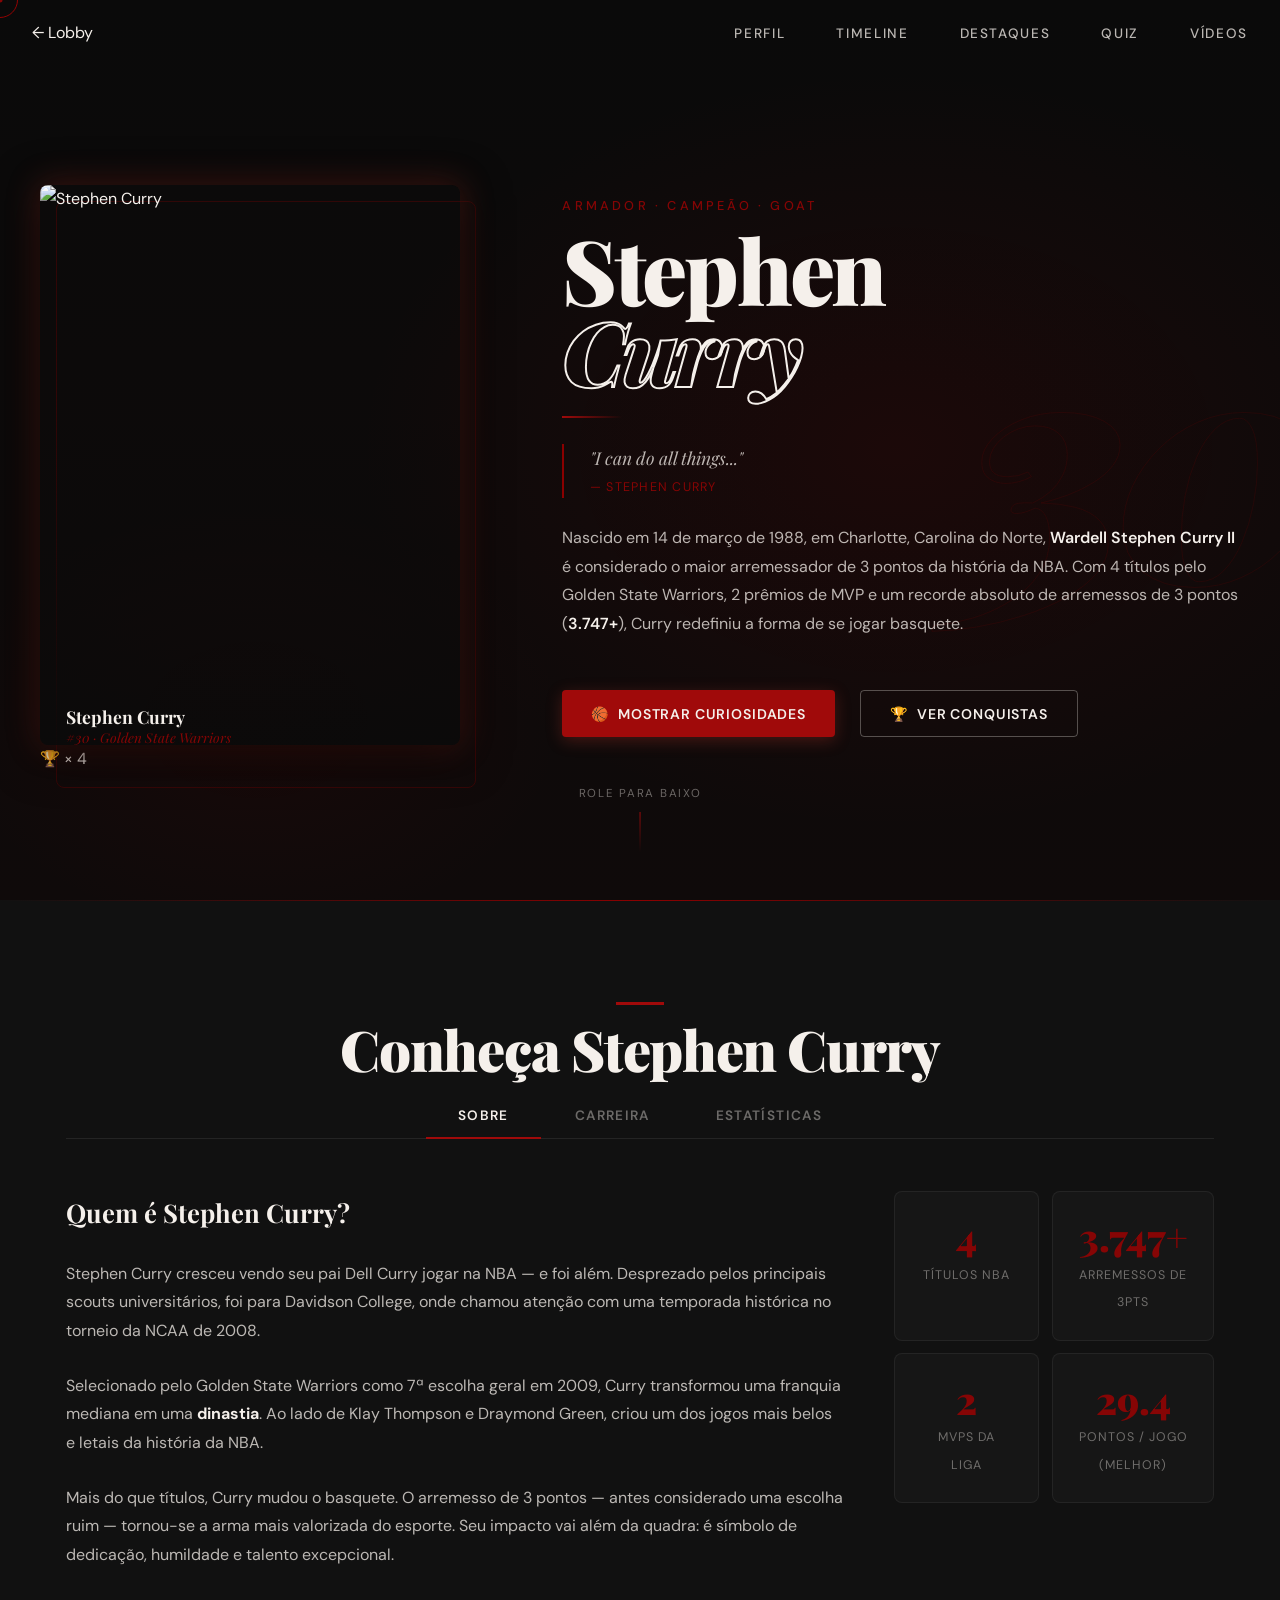
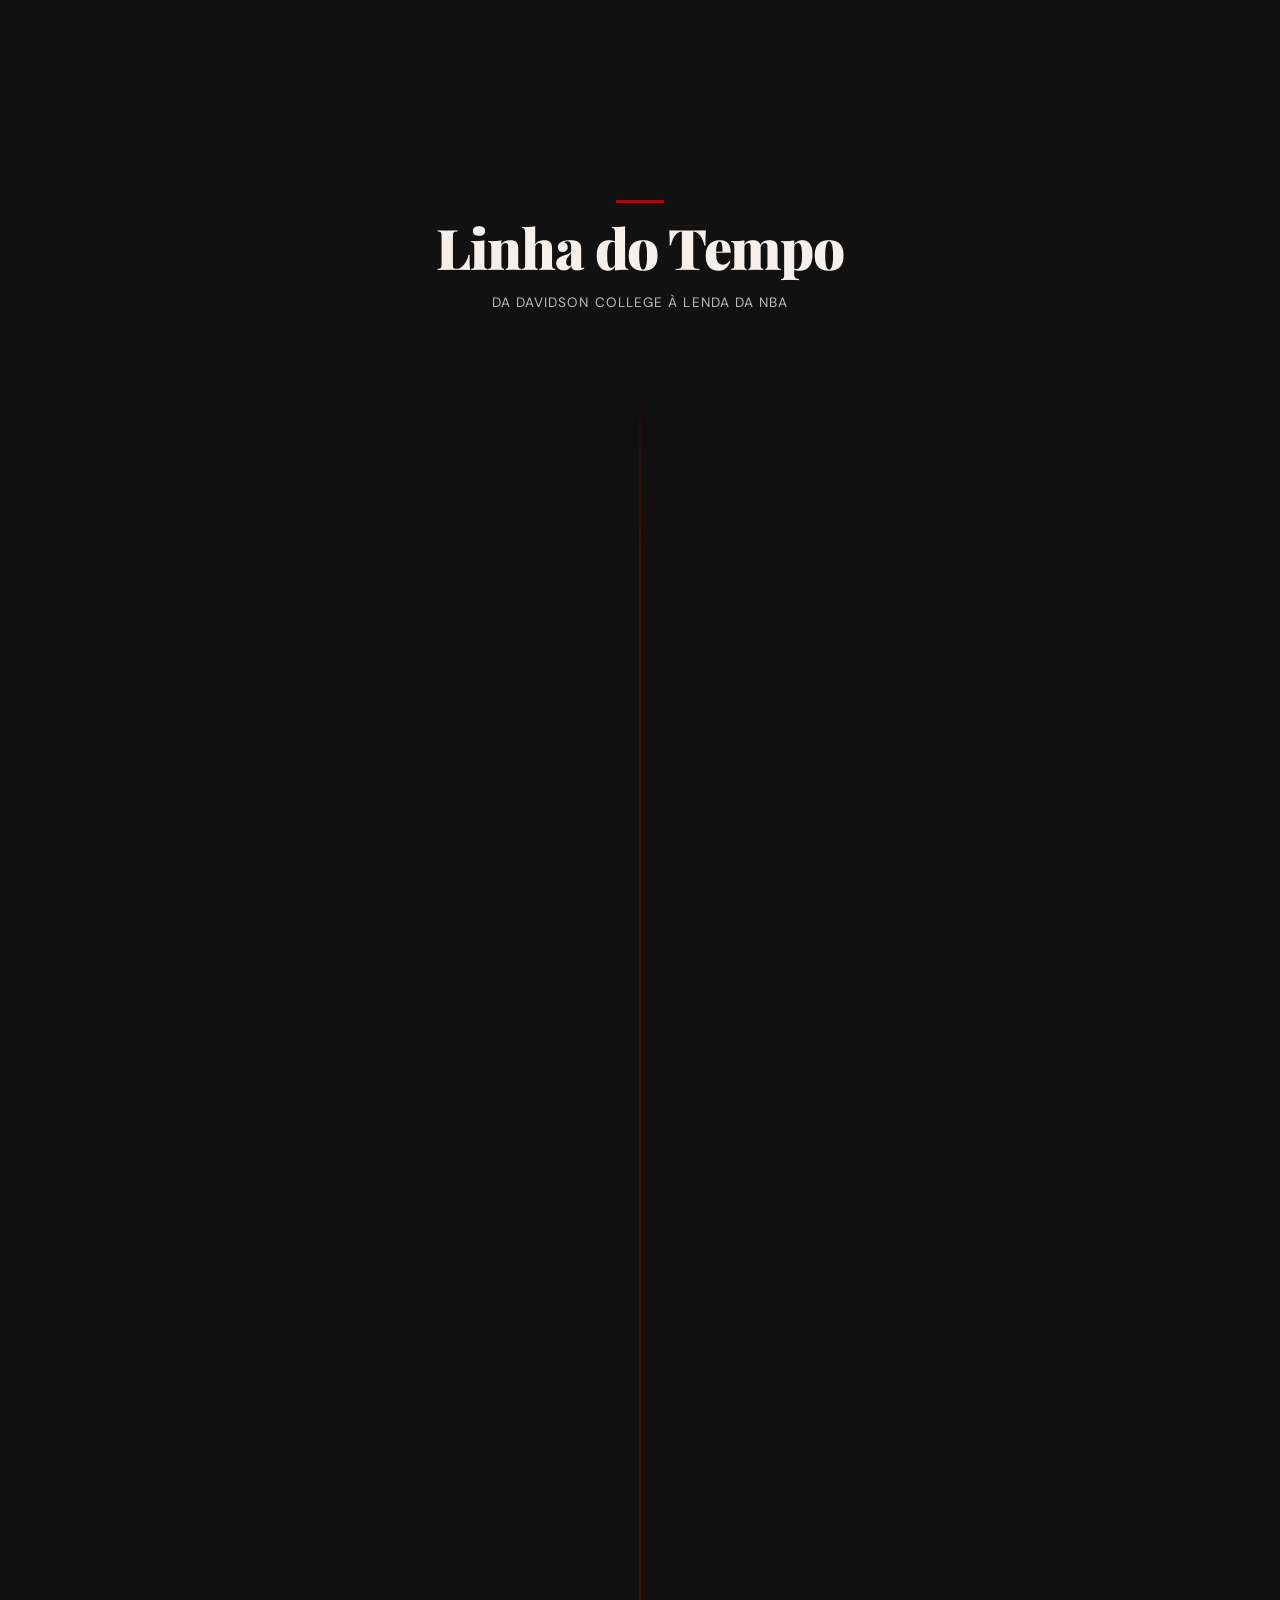
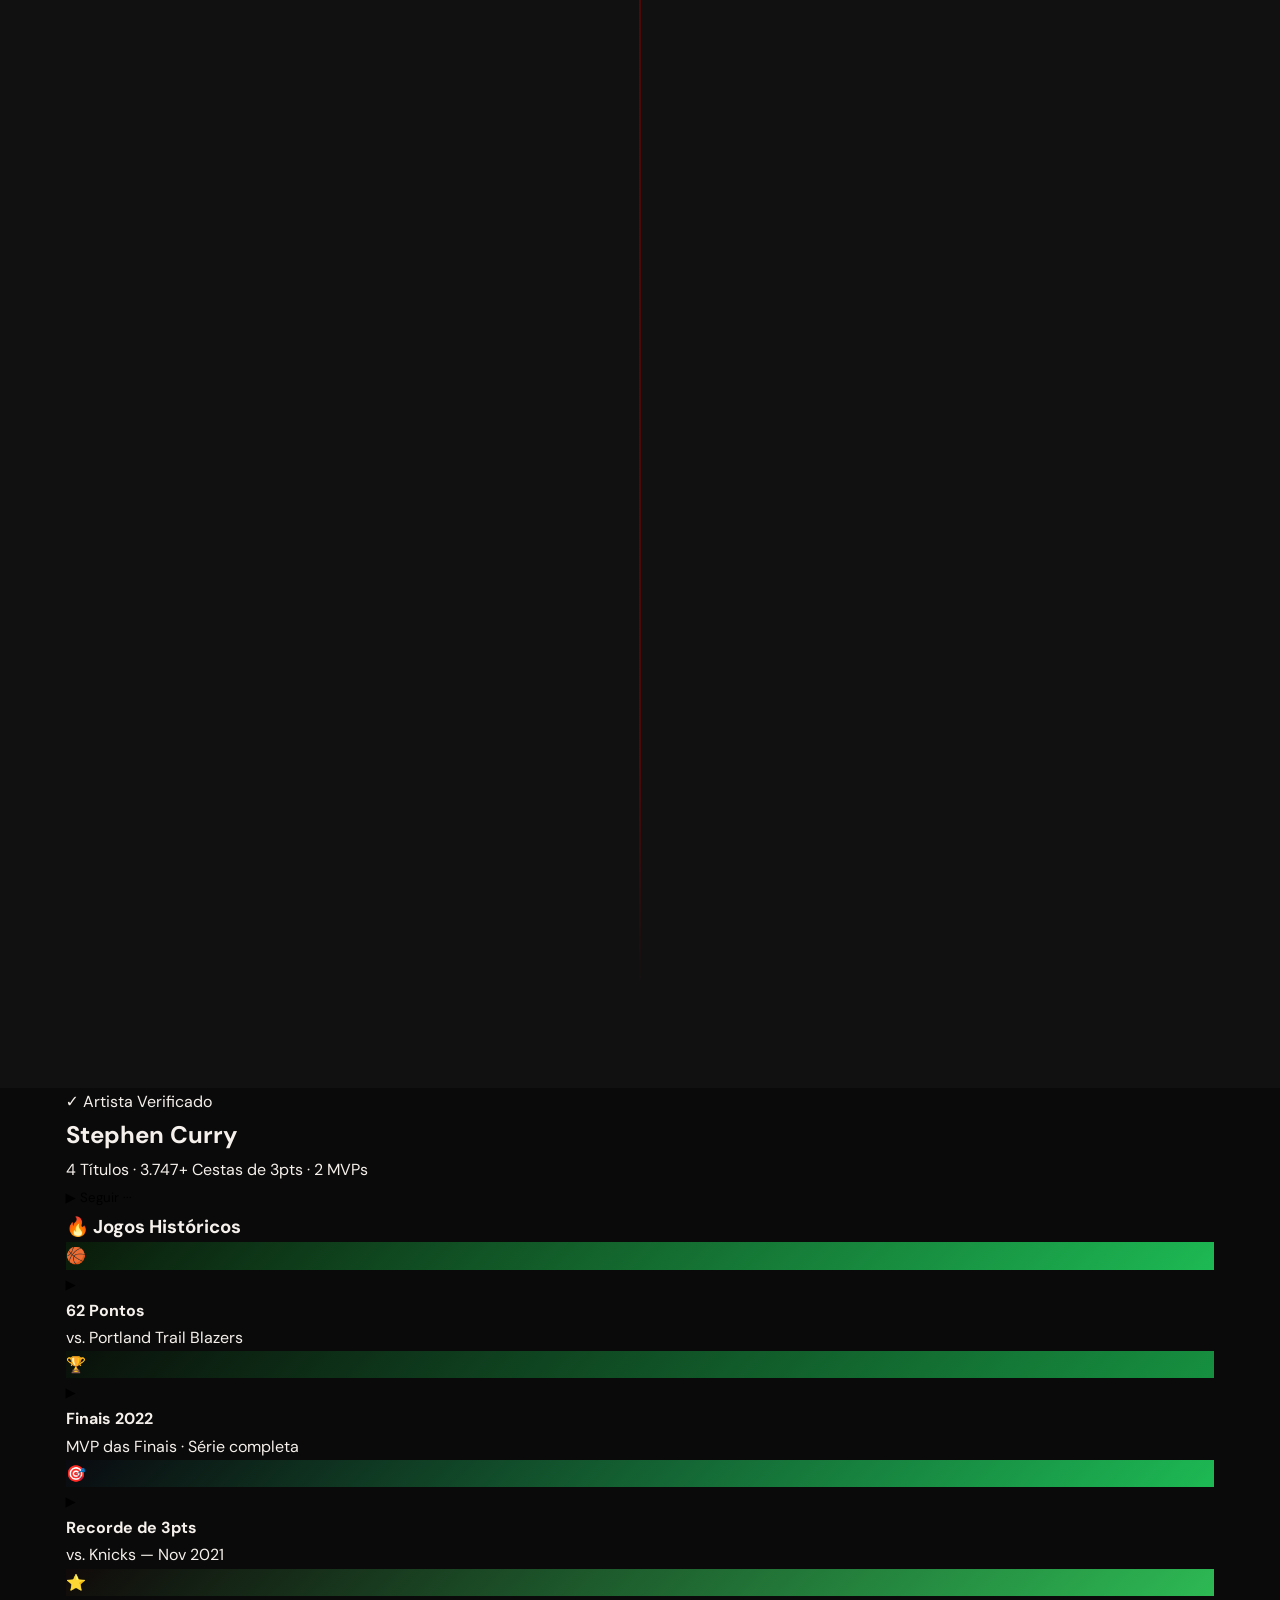
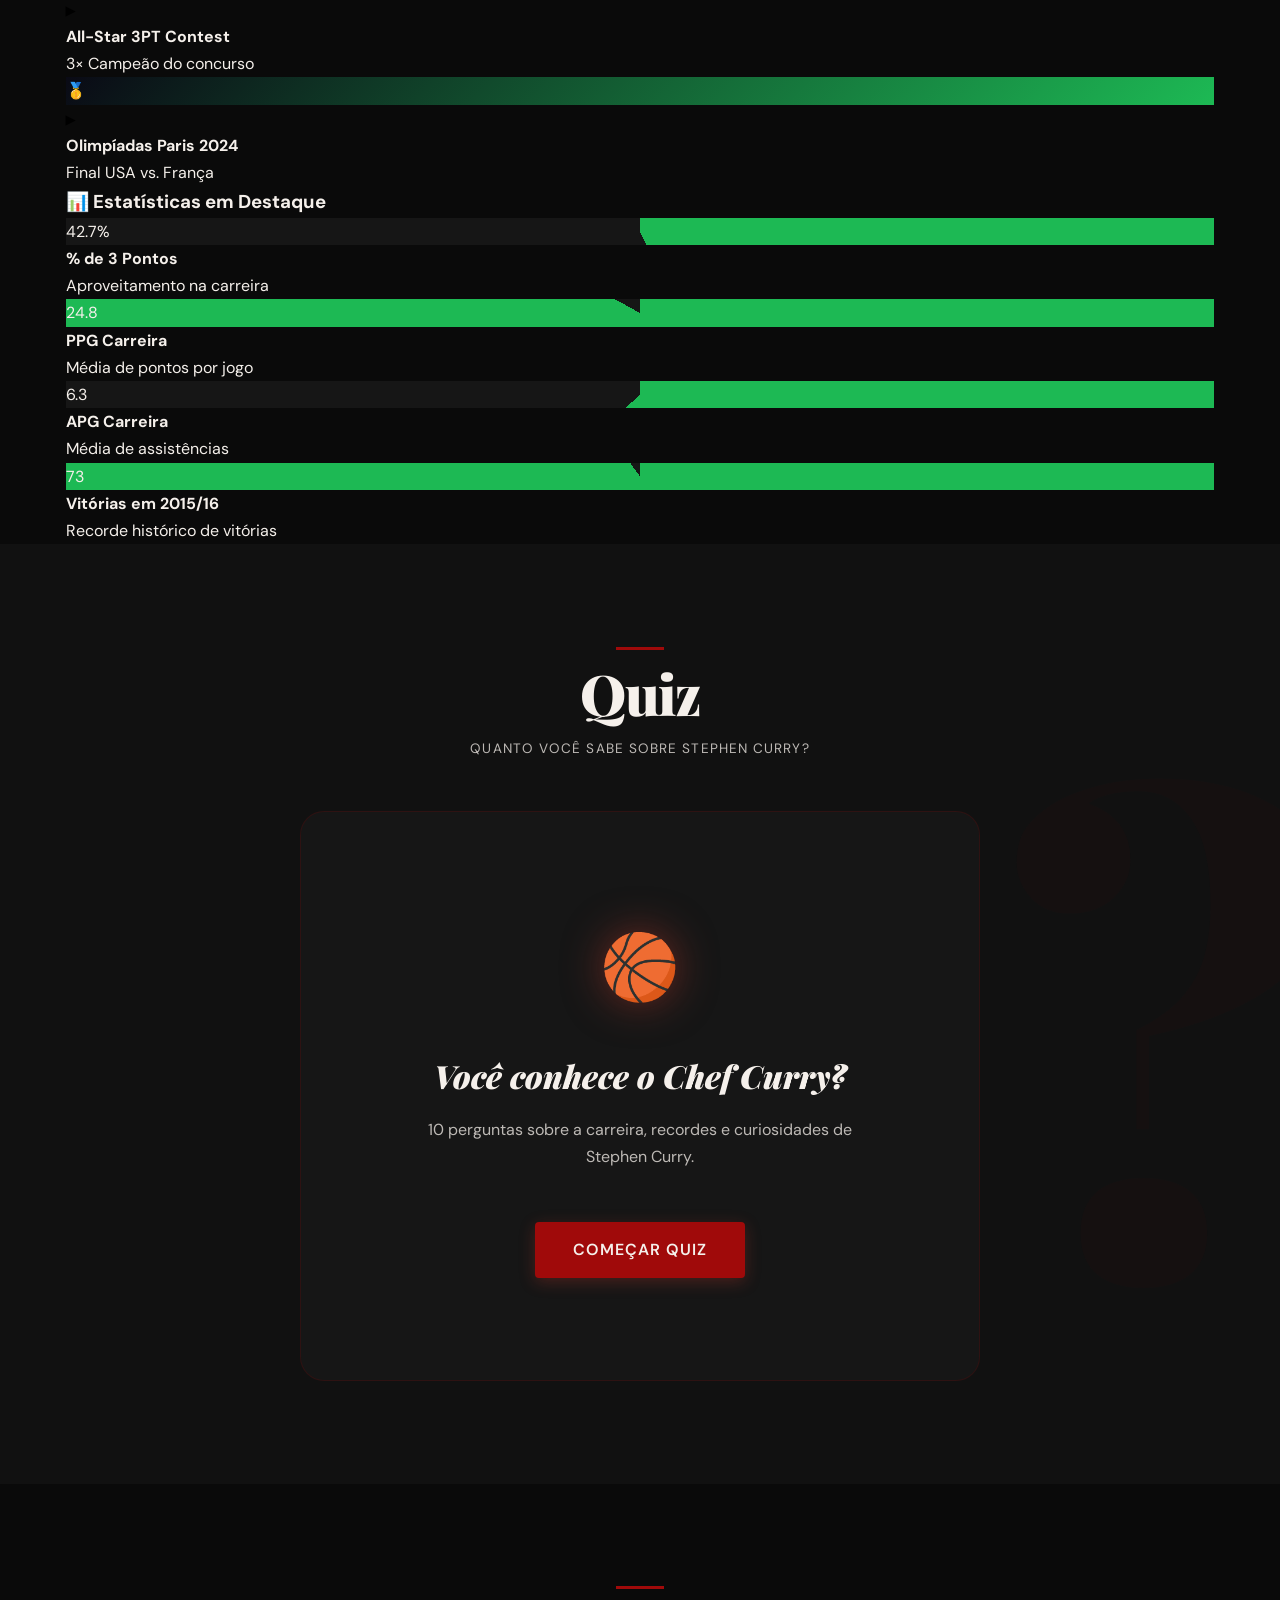
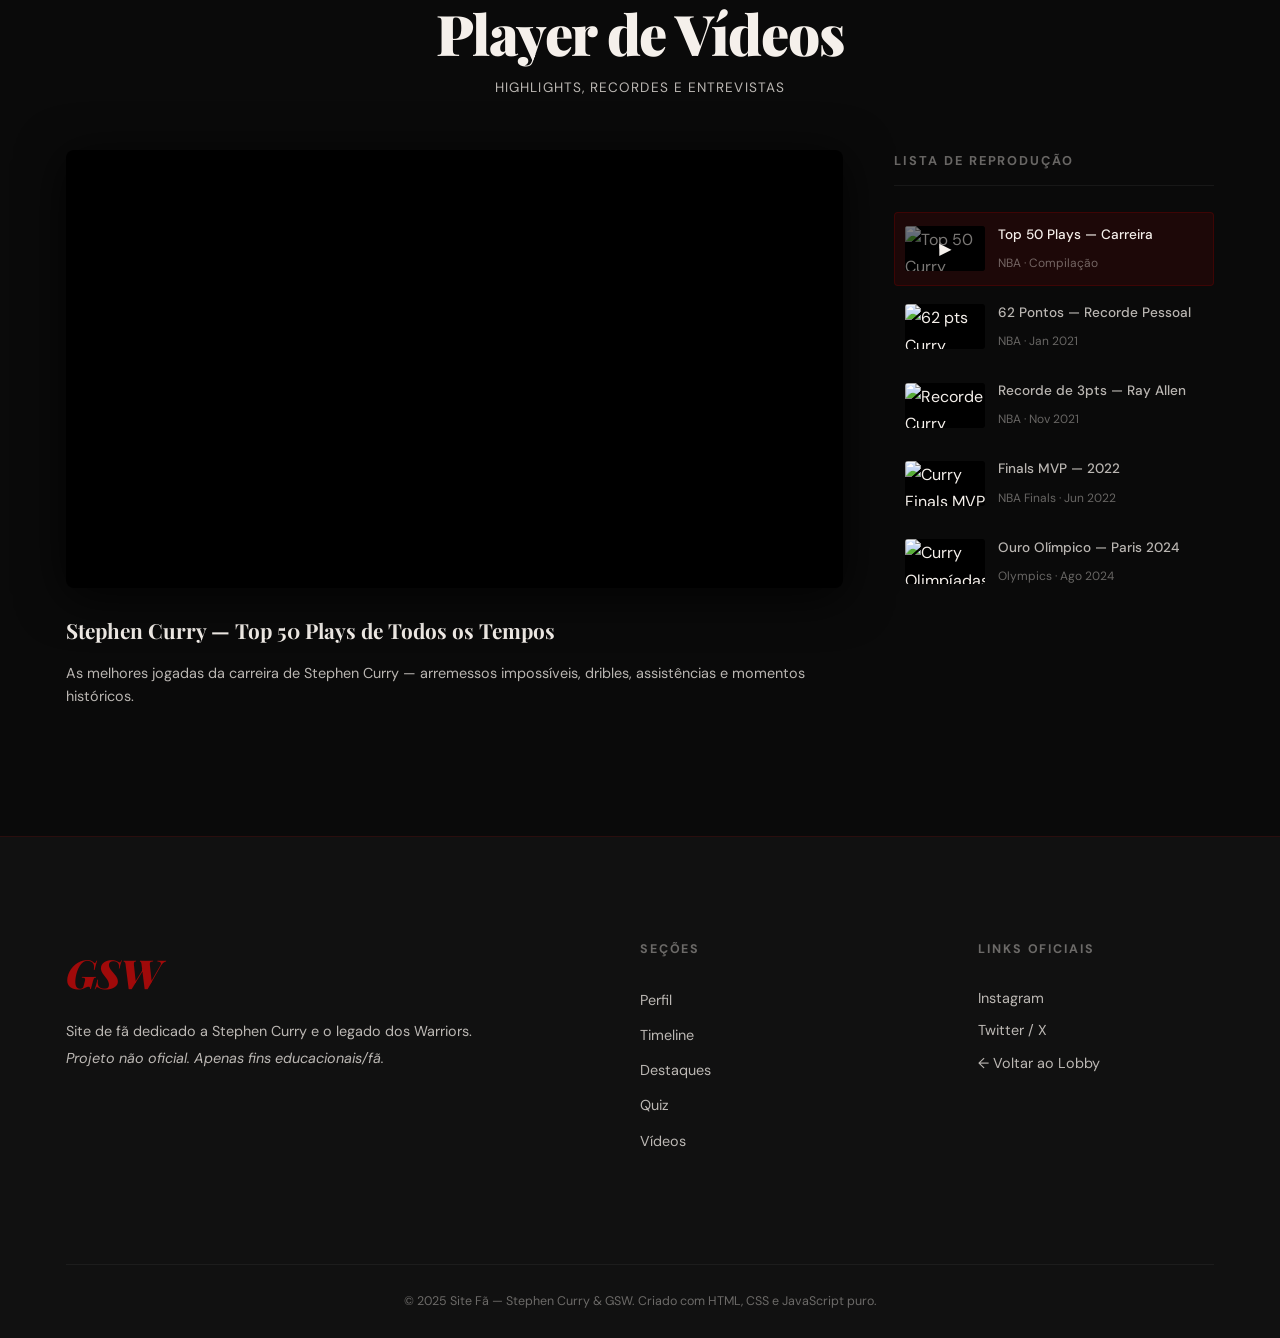
==== curry.html @ e483d6c6 "feat: add lobby" ====
<!DOCTYPE html>
<html lang="pt-BR" data-theme="curry">
<head>
  <meta charset="UTF-8" />
  <meta name="viewport" content="width=device-width, initial-scale=1.0" />
  <title>Stephen Curry — Golden State Warriors | Universo Curry</title>

  <link rel="preconnect" href="https://fonts.googleapis.com" />
  <link rel="preconnect" href="https://fonts.gstatic.com" crossorigin />
  <link href="https://fonts.googleapis.com/css2?family=Playfair+Display:ital,wght@0,400;0,700;0,900;1,400;1,700&family=DM+Sans:wght@300;400;500;600&family=Montserrat:wght@600;700;800;900&display=swap" rel="stylesheet" />

  <!-- CSS principal + bloco Curry/Lobby -->
  <link rel="stylesheet" href="style.css" />
  <link rel="stylesheet" href="curry-lobby.css" />
</head>
<body data-theme="curry">

  <!-- Cursor personalizado (verde) -->
  <div class="custom-cursor" id="cursor"></div>
  <div class="custom-cursor-dot" id="cursorDot"></div>

  <!-- ============================================================
       NAVEGAÇÃO
  ============================================================ -->
  <nav class="navbar" id="navbar">
    <div class="nav-brand">
      <!-- Botão: voltar ao lobby -->
      <a href="lobby.html" class="nav-back-btn" aria-label="Voltar ao Lobby">
        <span class="nav-back-arrow">←</span>
        <span class="nav-back-text">Lobby</span>
      </a>
    </div>
    <ul class="nav-links" id="navLinks">
      <li><a href="#perfil"   class="nav-link">Perfil</a></li>
      <li><a href="#timeline" class="nav-link">Timeline</a></li>
      <li><a href="#spotify"  class="nav-link">Destaques</a></li>
      <li><a href="#quiz"     class="nav-link">Quiz</a></li>
      <li><a href="#player"   class="nav-link">Vídeos</a></li>
    </ul>
    <button class="nav-toggle" id="navToggle" aria-label="Menu">
      <span></span><span></span><span></span>
    </button>
  </nav>

  <!-- ============================================================
       HERO — PERFIL STEPHEN CURRY
  ============================================================ -->
  <section class="hero curry-hero" id="home">
    <div class="hero-bg-overlay curry-hero-overlay"></div>

    <!-- Texto ambiente de fundo -->
    <div class="hero-ambient-text curry-ambient">30</div>

    <div class="hero-content">

      <!-- Foto -->
      <div class="hero-image-wrap" data-tilt>
        <div class="hero-image-frame">
          <img
            src="https://upload.wikimedia.org/wikipedia/commons/thumb/3/33/Stephen_Curry_2016_%28cropped%29.jpg/800px-Stephen_Curry_2016_%28cropped%29.jpg"
            alt="Stephen Curry"
            class="hero-photo"
            id="heroPhoto"
          />
          <div class="hero-image-glitch"></div>
        </div>
        <!-- Número da camisa como label -->
        <div class="hero-image-label curry-label">
          Stephen Curry
          <em>#30 · Golden State Warriors</em>
        </div>
        <!-- Badge de temporadas de campeão -->
        <div class="curry-champion-badge">
          <span>🏆 × 4</span>
        </div>
      </div>

      <!-- Texto principal -->
      <div class="hero-text">
        <p class="hero-eyebrow curry-eyebrow">Armador · Campeão · GOAT</p>
        <h1 class="hero-title">Stephen<br/><span class="hero-title-accent curry-title-accent">Curry</span></h1>
        <div class="hero-divider curry-divider"></div>

        <p class="hero-quote curry-quote">
          <em>"I can do all things..."</em>
          <span class="hero-quote-attr">— Stephen Curry</span>
        </p>

        <p class="hero-bio">
          Nascido em 14 de março de 1988, em Charlotte, Carolina do Norte,
          <strong>Wardell Stephen Curry II</strong> é considerado o maior arremessador de
          3 pontos da história da NBA. Com 4 títulos pelo Golden State Warriors,
          2 prêmios de MVP e um recorde absoluto de arremessos de 3 pontos
          (<strong>3.747+</strong>), Curry redefiniu a forma de se jogar basquete.
        </p>

        <!-- Botões interativos -->
        <div class="hero-buttons">
          <button class="btn btn-primary curry-btn-primary" id="btnCuriosidades">
            <span class="btn-icon">🏀</span> Mostrar Curiosidades
          </button>
          <button class="btn btn-secondary curry-btn-secondary" id="btnConquistas">
            <span class="btn-icon">🏆</span> Ver Conquistas
          </button>
        </div>

        <!-- Painel curiosidades -->
        <div class="info-panel curry-panel" id="panelCuriosidades">
          <h3 class="panel-title">🏀 Curiosidades sobre Stephen Curry</h3>
          <ul class="panel-list">
            <li>Curry foi ignorado pelos grandes scouts universitários e foi para Davidson College, uma escola pequena.</li>
            <li>Filho de Dell Curry, ex-jogador da NBA, o basquete sempre fez parte de sua vida.</li>
            <li>Sofreu de tornozelos fracos no início da carreira e quase perdeu o contrato de rookie.</li>
            <li>Em 2015/16, tornou-se o <strong>primeiro MVP unânime</strong> da história da NBA.</li>
            <li>Sua parceria com Klay Thompson criou o apelido "Splash Brothers".</li>
            <li>É fã declarado de golfe e já participou de torneios profissionais de celebridades.</li>
            <li>Junto com a esposa Ayesha Curry, é embaixador de diversas causas sociais.</li>
            <li>Ganhou medalha de <strong>ouro olímpico</strong> com os EUA em Paris 2024.</li>
          </ul>
        </div>

        <!-- Painel conquistas -->
        <div class="info-panel curry-panel" id="panelConquistas">
          <h3 class="panel-title">🏆 Conquistas & Prêmios</h3>
          <ul class="panel-list">
            <li><strong>2015, 2017, 2018, 2022</strong> — 4× Campeão da NBA</li>
            <li><strong>2015</strong> — MVP da NBA (1ª vez)</li>
            <li><strong>2016</strong> — MVP da NBA unânime (único na história)</li>
            <li><strong>2022</strong> — MVP das Finais da NBA</li>
            <li><strong>2021</strong> — Recorde absoluto de 3pts: superou Ray Allen (2.974)</li>
            <li><strong>2024</strong> — Medalha de Ouro Olímpica (Paris)</li>
            <li>9× Seleção All-Star</li>
            <li>2× Líder em arremessos de 3pts na temporada regular</li>
          </ul>
        </div>
      </div><!-- /.hero-text -->
    </div><!-- /.hero-content -->

    <div class="scroll-indicator">
      <span>Role para baixo</span>
      <div class="scroll-arrow curry-scroll-arrow"></div>
    </div>
  </section>

  <!-- ============================================================
       ABAS — Sobre / Carreira / Estatísticas
  ============================================================ -->
  <section class="tabs-section curry-tabs" id="perfil">
    <div class="container">
      <h2 class="section-title">Conheça Stephen Curry</h2>

      <div class="tabs-nav" role="tablist">
        <button class="tab-btn active" data-tab="sobre"      role="tab">Sobre</button>
        <button class="tab-btn"        data-tab="carreira"   role="tab">Carreira</button>
        <button class="tab-btn"        data-tab="estatisticas" role="tab">Estatísticas</button>
      </div>

      <div class="tabs-content">

        <!-- ABA: Sobre -->
        <div class="tab-pane active" id="tab-sobre" role="tabpanel">
          <div class="tab-grid">
            <div class="tab-text">
              <h3>Quem é Stephen Curry?</h3>
              <p>
                Stephen Curry cresceu vendo seu pai Dell Curry jogar na NBA — e foi além. 
                Desprezado pelos principais scouts universitários, foi para Davidson College,
                onde chamou atenção com uma temporada histórica no torneio da NCAA de 2008.
              </p>
              <p>
                Selecionado pelo Golden State Warriors como 7ª escolha geral em 2009, Curry
                transformou uma franquia mediana em uma <strong>dinastia</strong>. Ao lado de Klay Thompson
                e Draymond Green, criou um dos jogos mais belos e letais da história da NBA.
              </p>
              <p>
                Mais do que títulos, Curry mudou o basquete. O arremesso de 3 pontos —
                antes considerado uma escolha ruim — tornou-se a arma mais valorizada do
                esporte. Seu impacto vai além da quadra: é símbolo de dedicação,
                humildade e talento excepcional.
              </p>
            </div>
            <div class="tab-stats">
              <div class="stat-card curry-stat">
                <span class="stat-number">4</span>
                <span class="stat-label">Títulos NBA</span>
              </div>
              <div class="stat-card curry-stat">
                <span class="stat-number">3.747+</span>
                <span class="stat-label">Arremessos de 3pts</span>
              </div>
              <div class="stat-card curry-stat">
                <span class="stat-number">2</span>
                <span class="stat-label">MVPs da Liga</span>
              </div>
              <div class="stat-card curry-stat">
                <span class="stat-number">29.4</span>
                <span class="stat-label">Pontos / Jogo (melhor)</span>
              </div>
            </div>
          </div>
        </div>

        <!-- ABA: Carreira -->
        <div class="tab-pane" id="tab-carreira" role="tabpanel">
          <div class="career-list">
            <div class="career-item">
              <span class="career-year curry-year">2009</span>
              <div class="career-details">
                <h4>NBA Draft — Golden State Warriors</h4>
                <p>7ª escolha geral. Muitos duvidavam de sua resistência física — Curry provou todos errado.</p>
              </div>
            </div>
            <div class="career-item">
              <span class="career-year curry-year">2013</span>
              <div class="career-details">
                <h4>Contrato renovado — início da era Warriors</h4>
                <p>Com Steve Kerr como técnico, a equipe adota o sistema ofensivo que exaltava Curry.</p>
              </div>
            </div>
            <div class="career-item">
              <span class="career-year curry-year">2015</span>
              <div class="career-details">
                <h4>1º Título NBA + 1º MVP</h4>
                <p>Warriors derrotam o Cleveland Cavaliers. Curry vence seu primeiro MVP da liga.</p>
              </div>
            </div>
            <div class="career-item">
              <span class="career-year curry-year">2016</span>
              <div class="career-details">
                <h4>MVP Unânime + Recorde de 402 bolas de 3</h4>
                <p>Torna-se o único MVP unânime da história da NBA. Warriors chegam a 73 vitórias.</p>
              </div>
            </div>
            <div class="career-item">
              <span class="career-year curry-year">2017</span>
              <div class="career-details">
                <h4>2º Título NBA</h4>
                <p>Com Kevin Durant no time, Warriors derrotam Cavaliers nas Finais.</p>
              </div>
            </div>
            <div class="career-item">
              <span class="career-year curry-year">2021</span>
              <div class="career-details">
                <h4>Recorde absoluto de 3pts na NBA</h4>
                <p>Supera Ray Allen com 2.974 arremessos de 3 pontos convertidos. Hoje: 3.747+.</p>
              </div>
            </div>
            <div class="career-item">
              <span class="career-year curry-year">2022</span>
              <div class="career-details">
                <h4>4º Título + MVP das Finais</h4>
                <p>Após anos sem títulos, Warriors voltam ao topo. Curry finalmente ganha o MVP das Finais.</p>
              </div>
            </div>
            <div class="career-item">
              <span class="career-year curry-year">2024</span>
              <div class="career-details">
                <h4>Ouro Olímpico — Paris 2024</h4>
                <p>Liderou os EUA à vitória olímpica na França, com performance histórica na final.</p>
              </div>
            </div>
          </div>
        </div>

        <!-- ABA: Estatísticas -->
        <div class="tab-pane" id="tab-estatisticas" role="tabpanel">
          <div class="awards-grid">
            <div class="award-card curry-award">
              <div class="award-icon">🏀</div>
              <div class="award-info">
                <span class="award-year curry-award-year">24.8 PPG</span>
                <h4>Média de pontos</h4>
                <p>Pontos por jogo em toda a carreira na NBA</p>
              </div>
            </div>
            <div class="award-card curry-award">
              <div class="award-icon">🎯</div>
              <div class="award-info">
                <span class="award-year curry-award-year">42.7%</span>
                <h4>Aproveitamento de 3pts</h4>
                <p>Melhor % histórico para volume de arremessos</p>
              </div>
            </div>
            <div class="award-card curry-award">
              <div class="award-icon">⚡</div>
              <div class="award-info">
                <span class="award-year curry-award-year">6.3 APG</span>
                <h4>Média de assistências</h4>
                <p>Criador de jogo além de pontuador</p>
              </div>
            </div>
            <div class="award-card curry-award">
              <div class="award-icon">🔥</div>
              <div class="award-info">
                <span class="award-year curry-award-year">402</span>
                <h4>Recorde de 3pts/temporada</h4>
                <p>Temporada 2015–16: 402 bolas de 3 convertidas</p>
              </div>
            </div>
            <div class="award-card curry-award">
              <div class="award-icon">🏆</div>
              <div class="award-info">
                <span class="award-year curry-award-year">2015–2022</span>
                <h4>Era dos Warriors</h4>
                <p>6 Finais em 8 anos com Curry como protagonista</p>
              </div>
            </div>
            <div class="award-card curry-award">
              <div class="award-icon">🌟</div>
              <div class="award-info">
                <span class="award-year curry-award-year">9×</span>
                <h4>Seleção All-Star</h4>
                <p>Um dos mais votados do Oeste por anos consecutivos</p>
              </div>
            </div>
          </div>
        </div>

      </div><!-- /.tabs-content -->
    </div>
  </section>

  <!-- ============================================================
       LINHA DO TEMPO — CURRY
  ============================================================ -->
  <section class="timeline-section curry-timeline-section" id="timeline">
    <div class="container">
      <h2 class="section-title">Linha do Tempo</h2>
      <p class="section-subtitle">Da Davidson College à lenda da NBA</p>

      <div class="timeline" id="timelineContainer">

        <div class="timeline-item" data-year="1988">
          <div class="timeline-marker"><span class="timeline-year curry-timeline-year">1988</span></div>
          <div class="timeline-card">
            <h3>Nascimento</h3>
            <p>Wardell Stephen Curry II nasce em 14 de março, em Charlotte, Carolina do Norte.</p>
            <div class="timeline-detail">
              <span class="timeline-tag curry-tag">Origem</span>
              Filho de Dell Curry (ex-NBA), cresceu nos bastidores de arenas e quadras.
            </div>
          </div>
        </div>

        <div class="timeline-item" data-year="2006">
          <div class="timeline-marker"><span class="timeline-year curry-timeline-year">2006</span></div>
          <div class="timeline-card">
            <h3>Davidson College</h3>
            <p>Ignorado pelas grandes universidades, vai para Davidson College e explode no basquete universitário.</p>
            <div class="timeline-detail">
              <span class="timeline-tag curry-tag">Universidade</span>
              Média de 25.9 pontos na NCAA — a nação inteira começa a prestar atenção.
            </div>
          </div>
        </div>

        <div class="timeline-item" data-year="2009">
          <div class="timeline-marker"><span class="timeline-year curry-timeline-year">2009</span></div>
          <div class="timeline-card">
            <h3>NBA Draft — #7 Overall</h3>
            <p>Golden State Warriors selecionam Curry como 7ª escolha. Contrato de rookie em risco pelos problemas nos tornozelos.</p>
            <div class="timeline-detail">
              <span class="timeline-tag curry-tag">Início</span>
              Curry assina extensão de contrato controversa — considerada arriscada na época, foi o melhor investimento da história dos Warriors.
            </div>
          </div>
        </div>

        <div class="timeline-item" data-year="2015">
          <div class="timeline-marker"><span class="timeline-year curry-timeline-year">2015</span></div>
          <div class="timeline-card">
            <h3>1º Título + 1º MVP</h3>
            <p>Warriors vencem o Campeonato NBA. Curry é eleito MVP da Liga pela primeira vez.</p>
            <div class="timeline-detail">
              <span class="timeline-tag curry-tag">Título</span>
              Fim de um jejum de 40 anos para a franquia. A era dos Warriors começa.
            </div>
          </div>
        </div>

        <div class="timeline-item" data-year="2016">
          <div class="timeline-marker"><span class="timeline-year curry-timeline-year">2016</span></div>
          <div class="timeline-card">
            <h3>MVP Unânime — Único na História</h3>
            <p>Curry recebe 131 de 131 votos para o MVP. Warriors chegam a 73 vitórias. Recorde de 402 bolas de 3.</p>
            <div class="timeline-detail">
              <span class="timeline-tag curry-tag">Histórico</span>
              Nenhum jogador antes ou depois conseguiu votos unânimes para o MVP na NBA.
            </div>
          </div>
        </div>

        <div class="timeline-item" data-year="2021">
          <div class="timeline-marker"><span class="timeline-year curry-timeline-year">2021</span></div>
          <div class="timeline-card">
            <h3>Recorde Absoluto de 3pts</h3>
            <p>Supera Ray Allen (2.974) e torna-se o maior arremessador de 3 pontos da história da NBA.</p>
            <div class="timeline-detail">
              <span class="timeline-tag curry-tag">Recorde</span>
              Hoje com 3.747+ cestas de 3 pontos — um recorde que pode durar décadas.
            </div>
          </div>
        </div>

        <div class="timeline-item" data-year="2022">
          <div class="timeline-marker"><span class="timeline-year curry-timeline-year">2022</span></div>
          <div class="timeline-card">
            <h3>4º Título + MVP das Finais</h3>
            <p>Warriors conquistam o 4º título da era Curry. Stephen finalmente ganha o prêmio que faltava: MVP das Finais.</p>
            <div class="timeline-detail">
              <span class="timeline-tag curry-tag">Legado</span>
              Com o MVP das Finais, Curry completa o círculo: campeão em todos os aspectos do jogo.
            </div>
          </div>
        </div>

        <div class="timeline-item" data-year="2024">
          <div class="timeline-marker"><span class="timeline-year curry-timeline-year">2024</span></div>
          <div class="timeline-card">
            <h3>Ouro Olímpico — Paris 2024</h3>
            <p>Liderou a equipe dos EUA à vitória olímpica. Performance na final contra a França foi histórica.</p>
            <div class="timeline-detail">
              <span class="timeline-tag curry-tag">Olimpíadas</span>
              Seu crossover e bola de 3 no último período da final viraram símbolo do torneio.
            </div>
          </div>
        </div>

      </div><!-- /.timeline -->
    </div>
  </section>

  <!-- ============================================================
       SEÇÃO SPOTIFY — Destaques da Carreira
  ============================================================ -->
  <section class="spotify-section" id="spotify">

    <!-- Banner estilo Spotify Artist Page -->
    <div class="spotify-banner">
      <div class="spotify-banner-bg"></div>
      <div class="spotify-banner-content container">
        <span class="spotify-verified">✓ Artista Verificado</span>
        <h2 class="spotify-artist-name">Stephen Curry</h2>
        <p class="spotify-followers">
          <span class="spotify-stat-num">4</span> Títulos · 
          <span class="spotify-stat-num">3.747+</span> Cestas de 3pts ·
          <span class="spotify-stat-num">2</span> MVPs
        </p>
        <div class="spotify-banner-actions">
          <button class="spotify-play-btn" aria-label="Reproduzir destaques">
            <span>▶</span>
          </button>
          <button class="spotify-follow-btn">Seguir</button>
          <button class="spotify-more-btn" aria-label="Mais opções">···</button>
        </div>
      </div>
    </div>

    <!-- Row: Jogos Históricos -->
    <div class="spotify-row">
      <div class="container">
        <h3 class="spotify-row-title">🔥 Jogos Históricos</h3>
        <div class="spotify-cards" id="gamesCards">

          <div class="spotify-card" data-modal="curry-62pts">
            <div class="spotify-card-img">
              <div class="spotify-card-thumb" style="background: linear-gradient(135deg, #0a1a0a, #1DB954)">
                <span class="spotify-card-icon">🏀</span>
              </div>
              <button class="spotify-card-play">▶</button>
            </div>
            <div class="spotify-card-info">
              <h4>62 Pontos</h4>
              <p>vs. Portland Trail Blazers</p>
            </div>
          </div>

          <div class="spotify-card" data-modal="curry-finals-2022">
            <div class="spotify-card-img">
              <div class="spotify-card-thumb" style="background: linear-gradient(135deg, #0a100a, #169040)">
                <span class="spotify-card-icon">🏆</span>
              </div>
              <button class="spotify-card-play">▶</button>
            </div>
            <div class="spotify-card-info">
              <h4>Finais 2022</h4>
              <p>MVP das Finais · Série completa</p>
            </div>
          </div>

          <div class="spotify-card" data-modal="curry-record">
            <div class="spotify-card-img">
              <div class="spotify-card-thumb" style="background: linear-gradient(135deg, #0a0a10, #1DB954)">
                <span class="spotify-card-icon">🎯</span>
              </div>
              <button class="spotify-card-play">▶</button>
            </div>
            <div class="spotify-card-info">
              <h4>Recorde de 3pts</h4>
              <p>vs. Knicks — Nov 2021</p>
            </div>
          </div>

          <div class="spotify-card" data-modal="curry-allstar-3pt">
            <div class="spotify-card-img">
              <div class="spotify-card-thumb" style="background: linear-gradient(135deg, #100a0a, #2DB954)">
                <span class="spotify-card-icon">⭐</span>
              </div>
              <button class="spotify-card-play">▶</button>
            </div>
            <div class="spotify-card-info">
              <h4>All-Star 3PT Contest</h4>
              <p>3× Campeão do concurso</p>
            </div>
          </div>

          <div class="spotify-card" data-modal="curry-olympics">
            <div class="spotify-card-img">
              <div class="spotify-card-thumb" style="background: linear-gradient(135deg, #0a0a15, #1DB954)">
                <span class="spotify-card-icon">🥇</span>
              </div>
              <button class="spotify-card-play">▶</button>
            </div>
            <div class="spotify-card-info">
              <h4>Olimpíadas Paris 2024</h4>
              <p>Final USA vs. França</p>
            </div>
          </div>

        </div><!-- /.spotify-cards -->
      </div>
    </div>

    <!-- Row: Estatísticas como Álbuns -->
    <div class="spotify-row">
      <div class="container">
        <h3 class="spotify-row-title">📊 Estatísticas em Destaque</h3>
        <div class="spotify-cards" id="statsCards">

          <div class="spotify-card spotify-album-card" data-modal="stat-3pts">
            <div class="spotify-card-img">
              <div class="spotify-album-art" style="background: conic-gradient(#1DB954 42.7%, #161616 0)">
                <div class="spotify-album-center"><span>42.7%</span></div>
              </div>
            </div>
            <div class="spotify-card-info">
              <h4>% de 3 Pontos</h4>
              <p>Aproveitamento na carreira</p>
            </div>
          </div>

          <div class="spotify-card spotify-album-card" data-modal="stat-scoring">
            <div class="spotify-card-img">
              <div class="spotify-album-art" style="background: conic-gradient(#1DB954 83%, #161616 0)">
                <div class="spotify-album-center"><span>24.8</span></div>
              </div>
            </div>
            <div class="spotify-card-info">
              <h4>PPG Carreira</h4>
              <p>Média de pontos por jogo</p>
            </div>
          </div>

          <div class="spotify-card spotify-album-card" data-modal="stat-assists">
            <div class="spotify-card-img">
              <div class="spotify-album-art" style="background: conic-gradient(#1DB954 63%, #161616 0)">
                <div class="spotify-album-center"><span>6.3</span></div>
              </div>
            </div>
            <div class="spotify-card-info">
              <h4>APG Carreira</h4>
              <p>Média de assistências</p>
            </div>
          </div>

          <div class="spotify-card spotify-album-card" data-modal="stat-wins">
            <div class="spotify-card-img">
              <div class="spotify-album-art" style="background: conic-gradient(#1DB954 90%, #161616 0)">
                <div class="spotify-album-center"><span>73</span></div>
              </div>
            </div>
            <div class="spotify-card-info">
              <h4>Vitórias em 2015/16</h4>
              <p>Recorde histórico de vitórias</p>
            </div>
          </div>

        </div>
      </div>
    </div>

  </section>

  <!-- ============================================================
       QUIZ INTERATIVO — CURRY
  ============================================================ -->
  <section class="quiz-section curry-quiz-section" id="quiz">
    <div class="container">
      <h2 class="section-title">Quiz</h2>
      <p class="section-subtitle">Quanto você sabe sobre Stephen Curry?</p>

      <div class="quiz-container" id="quizContainer">
        <!-- Tela inicial -->
        <div class="quiz-start curry-quiz-start" id="quizStart">
          <div class="quiz-start-icon">🏀</div>
          <h3>Você conhece o Chef Curry?</h3>
          <p>10 perguntas sobre a carreira, recordes e curiosidades de Stephen Curry.</p>
          <button class="btn btn-primary curry-btn-primary btn-lg" id="startQuizBtn">Começar Quiz</button>
        </div>

        <!-- Questão ativa -->
        <div class="quiz-question-wrap" id="quizQuestionWrap" style="display:none">
          <div class="quiz-progress-bar">
            <div class="quiz-progress-fill curry-progress" id="quizProgressFill"></div>
          </div>
          <div class="quiz-progress-text" id="quizProgressText">Pergunta 1 de 10</div>
          <div class="quiz-score-live curry-score" id="quizScoreLive">Pontos: 0</div>
          <h3 class="quiz-question-text" id="quizQuestionText"></h3>
          <div class="quiz-options" id="quizOptions"></div>
          <div class="quiz-feedback" id="quizFeedback"></div>
          <button class="btn btn-primary curry-btn-primary" id="quizNextBtn" style="display:none">Próxima →</button>
        </div>

        <!-- Resultado -->
        <div class="quiz-result" id="quizResult" style="display:none">
          <div class="result-emoji" id="resultEmoji"></div>
          <h3 id="resultTitle"></h3>
          <div class="result-score-display curry-result-score" id="resultScore"></div>
          <p id="resultMessage"></p>
          <div class="result-bar-wrap">
            <div class="result-bar curry-result-bar" id="resultBar"></div>
          </div>
          <button class="btn btn-primary curry-btn-primary" id="retryQuizBtn">Tentar Novamente</button>
        </div>
      </div>

    </div>
  </section>

  <!-- ============================================================
       PLAYER MULTIMÍDIA — CURRY
  ============================================================ -->
  <section class="player-section curry-player-section" id="player">
    <div class="container">
      <h2 class="section-title">Player de Vídeos</h2>
      <p class="section-subtitle">Highlights, recordes e entrevistas</p>

      <div class="player-layout">
        <!-- Player principal -->
        <div class="player-main">
          <div class="player-wrapper">
            <iframe
              id="mainVideoFrame"
              src="https://www.youtube.com/embed/pjNMd4fTOmM?enablejsapi=1"
              title="Stephen Curry — Highlights"
              frameborder="0"
              allow="accelerometer; autoplay; clipboard-write; encrypted-media; gyroscope; picture-in-picture"
              allowfullscreen
            ></iframe>
          </div>
          <div class="player-info">
            <h3 id="playerVideoTitle">Stephen Curry — Top 50 Plays de Todos os Tempos</h3>
            <p id="playerVideoDesc">As melhores jogadas da carreira de Stephen Curry — arremessos impossíveis, dribles, assistências e momentos históricos.</p>
          </div>
        </div>

        <!-- Playlist -->
        <div class="player-playlist">
          <h4 class="playlist-title">Lista de Reprodução</h4>
          <div class="playlist-items" id="playlistItems">

            <div class="playlist-item active"
                 data-video-id="pjNMd4fTOmM"
                 data-title="Stephen Curry — Top 50 Plays"
                 data-desc="Os 50 melhores momentos da carreira de Curry na NBA — compilação épica.">
              <div class="playlist-thumb">
                <img src="https://img.youtube.com/vi/pjNMd4fTOmM/mqdefault.jpg" alt="Top 50 Curry" />
                <span class="playlist-play-icon">▶</span>
              </div>
              <div class="playlist-item-info">
                <span class="playlist-item-title">Top 50 Plays — Carreira</span>
                <span class="playlist-item-sub">NBA · Compilação</span>
              </div>
            </div>

            <div class="playlist-item"
                 data-video-id="Nt7FSLJkaBE"
                 data-title="Stephen Curry — 62 Pontos vs Trail Blazers"
                 data-desc="Curry marca 62 pontos contra o Portland Trail Blazers — maior pontuação de sua carreira.">
              <div class="playlist-thumb">
                <img src="https://img.youtube.com/vi/Nt7FSLJkaBE/mqdefault.jpg" alt="62 pts Curry" />
                <span class="playlist-play-icon">▶</span>
              </div>
              <div class="playlist-item-info">
                <span class="playlist-item-title">62 Pontos — Recorde Pessoal</span>
                <span class="playlist-item-sub">NBA · Jan 2021</span>
              </div>
            </div>

            <div class="playlist-item"
                 data-video-id="e-O_oi2S-RY"
                 data-title="Curry quebra o Recorde de Ray Allen"
                 data-desc="O momento histórico em que Stephen Curry se torna o maior arremessador de 3 pontos da história da NBA.">
              <div class="playlist-thumb">
                <img src="https://img.youtube.com/vi/e-O_oi2S-RY/mqdefault.jpg" alt="Recorde Curry" />
                <span class="playlist-play-icon">▶</span>
              </div>
              <div class="playlist-item-info">
                <span class="playlist-item-title">Recorde de 3pts — Ray Allen</span>
                <span class="playlist-item-sub">NBA · Nov 2021</span>
              </div>
            </div>

            <div class="playlist-item"
                 data-video-id="WMeRXIyXOTk"
                 data-title="Finals 2022 — Stephen Curry MVP"
                 data-desc="Curry lidera os Warriors ao 4º título e ganha o primeiro MVP das Finais de sua carreira.">
              <div class="playlist-thumb">
                <img src="https://img.youtube.com/vi/WMeRXIyXOTk/mqdefault.jpg" alt="Curry Finals MVP" />
                <span class="playlist-play-icon">▶</span>
              </div>
              <div class="playlist-item-info">
                <span class="playlist-item-title">Finals MVP — 2022</span>
                <span class="playlist-item-sub">NBA Finals · Jun 2022</span>
              </div>
            </div>

            <div class="playlist-item"
                 data-video-id="nYkFf3VUYOU"
                 data-title="Olimpíadas Paris 2024 — Final USA vs França"
                 data-desc="Curry na final olímpica de Paris. Performance definitiva para selar o ouro americano.">
              <div class="playlist-thumb">
                <img src="https://img.youtube.com/vi/nYkFf3VUYOU/mqdefault.jpg" alt="Curry Olimpíadas" />
                <span class="playlist-play-icon">▶</span>
              </div>
              <div class="playlist-item-info">
                <span class="playlist-item-title">Ouro Olímpico — Paris 2024</span>
                <span class="playlist-item-sub">Olympics · Ago 2024</span>
              </div>
            </div>

          </div><!-- /.playlist-items -->
        </div>
      </div>
    </div>
  </section>

  <!-- ============================================================
       RODAPÉ
  ============================================================ -->
  <footer class="site-footer curry-footer">
    <div class="container">
      <div class="footer-content">
        <div class="footer-brand">
          <span class="footer-logo curry-footer-logo">GSW</span>
          <p>Site de fã dedicado a Stephen Curry e o legado dos Warriors.</p>
          <p class="footer-disclaimer">Projeto não oficial. Apenas fins educacionais/fã.</p>
        </div>
        <div class="footer-links">
          <h5>Seções</h5>
          <ul>
            <li><a href="#perfil">Perfil</a></li>
            <li><a href="#timeline">Timeline</a></li>
            <li><a href="#spotify">Destaques</a></li>
            <li><a href="#quiz">Quiz</a></li>
            <li><a href="#player">Vídeos</a></li>
          </ul>
        </div>
        <div class="footer-social">
          <h5>Links Oficiais</h5>
          <div class="social-links">
            <a href="https://www.instagram.com/stephencurry30/" target="_blank" rel="noopener" class="social-link">Instagram</a>
            <a href="https://twitter.com/StephenCurry30" target="_blank" rel="noopener" class="social-link">Twitter / X</a>
            <a href="lobby.html" class="social-link curry-lobby-link">← Voltar ao Lobby</a>
          </div>
        </div>
      </div>
      <div class="footer-bottom">
        <p>© 2025 Site Fã — Stephen Curry & GSW. Criado com HTML, CSS e JavaScript puro.</p>
      </div>
    </div>
  </footer>

  <!-- Modal -->
  <div class="modal-overlay" id="modalOverlay" role="dialog" aria-modal="true" aria-hidden="true">
    <div class="modal-box" id="modalBox">
      <button class="modal-close" id="modalClose" aria-label="Fechar">✕</button>
      <div class="modal-content" id="modalContent"></div>
    </div>
  </div>

  <!-- Voltar ao topo -->
  <button class="back-to-top" id="backToTop" aria-label="Voltar ao topo">↑</button>

  <!-- JS da página Curry -->
  <script src="curry.js"></script>
</body>
</html>
---- style.css ----
/* =============================================================
   PENN BADGLEY — YOU | SITE FÃ
   style.css — Design System Completo
   Estilo: Dark Cinema / Psicológico / Netflix-Inspired
   Fonte Display: Playfair Display | Body: DM Sans
============================================================= */

/* -------------------------------------------------------
   1. VARIÁVEIS CSS & RESET
------------------------------------------------------- */
:root {
  /* Cores principais */
  --black:       #0a0a0a;
  --black-soft:  #111111;
  --black-card:  #161616;
  --black-hover: #1e1e1e;
  --dark-red:    #8b0000;
  --red:         #a00a0a;
  --red-bright:  #860505;
  --red-glow:    rgba(192,57,43,0.25);
  --white:       #f5f0eb;
  --white-dim:   rgba(245,240,235,0.75);
  --white-mute:  rgba(245,240,235,0.4);
  --gold:        #c9a84c;
  --gold-dim:    rgba(201,168,76,0.15);

  /* Tipografia */
  --font-display: 'Playfair Display', Georgia, serif;
  --font-body:    'DM Sans', system-ui, sans-serif;

  /* Espaçamentos */
  --space-xs:  0.4rem;
  --space-sm:  0.8rem;
  --space-md:  1.6rem;
  --space-lg:  3.2rem;
  --space-xl:  6.4rem;
  --space-2xl: 10rem;

  /* Bordas */
  --radius-sm:  4px;
  --radius-md:  8px;
  --radius-lg:  16px;
  --radius-xl:  24px;
  --radius-full: 9999px;

  /* Sombras */
  --shadow-sm:  0 2px 8px rgba(0,0,0,0.5);
  --shadow-md:  0 4px 24px rgba(0,0,0,0.6);
  --shadow-lg:  0 8px 48px rgba(0,0,0,0.8);
  --shadow-red: 0 0 32px rgba(192,57,43,0.4);
  --shadow-glow:0 0 60px rgba(192,57,43,0.15);

  /* Transições */
  --trans-fast:   0.15s ease;
  --trans-normal: 0.3s ease;
  --trans-slow:   0.6s cubic-bezier(0.23, 1, 0.32, 1);

  /* Z-index */
  --z-base:    1;
  --z-nav:     100;
  --z-overlay: 200;
  --z-modal:   300;
  --z-cursor:  9999;
}

/* Reset completo */
*, *::before, *::after {
  box-sizing: border-box;
  margin: 0;
  padding: 0;
}

html {
  scroll-behavior: smooth;
  font-size: 16px;
}

body {
  background-color: var(--black);
  color: var(--white);
  font-family: var(--font-body);
  font-weight: 400;
  line-height: 1.7;
  overflow-x: hidden;
  cursor: none; /* Cursor personalizado */
}

/* Scrollbar estilizada */
::-webkit-scrollbar { width: 6px; }
::-webkit-scrollbar-track { background: var(--black); }
::-webkit-scrollbar-thumb { background: var(--dark-red); border-radius: 3px; }
::-webkit-scrollbar-thumb:hover { background: var(--red); }

img { max-width: 100%; display: block; }

a {
  color: inherit;
  text-decoration: none;
  transition: color var(--trans-normal);
}

ul { list-style: none; }

button { cursor: pointer; border: none; background: none; font-family: inherit; }

::selection {
  background: var(--dark-red);
  color: var(--white);
}

/* -------------------------------------------------------
   2. CURSOR PERSONALIZADO
------------------------------------------------------- */
.custom-cursor {
  position: fixed;
  width: 36px;
  height: 36px;
  border: 1.5px solid var(--red);
  border-radius: 50%;
  pointer-events: none;
  z-index: var(--z-cursor);
  transition: transform 0.15s ease, opacity 0.2s ease, border-color 0.2s ease;
  transform: translate(-50%, -50%);
  mix-blend-mode: difference;
}

.custom-cursor-dot {
  position: fixed;
  width: 5px;
  height: 5px;
  background: var(--red-bright);
  border-radius: 50%;
  pointer-events: none;
  z-index: var(--z-cursor);
  transform: translate(-50%, -50%);
  transition: transform 0.05s ease;
}

body:hover .custom-cursor { opacity: 1; }

/* -------------------------------------------------------
   3. CONTAINER & UTILITÁRIOS
------------------------------------------------------- */
.container {
  max-width: 1200px;
  margin: 0 auto;
  padding: 0 var(--space-md);
}

.section-title {
  font-family: var(--font-display);
  font-size: clamp(2rem, 5vw, 3.5rem);
  font-weight: 900;
  color: var(--white);
  text-align: center;
  margin-bottom: var(--space-sm);
  letter-spacing: -0.02em;
  line-height: 1.1;
}

.section-subtitle {
  text-align: center;
  color: var(--white-dim);
  font-size: 1.05rem;
  margin-bottom: var(--space-lg);
  letter-spacing: 0.08em;
  text-transform: uppercase;
  font-size: 0.85rem;
}

/* Linha decorativa vermelha antes de títulos de seção */
.section-title::before {
  content: '';
  display: block;
  width: 48px;
  height: 3px;
  background: var(--red);
  margin: 0 auto var(--space-sm);
}

/* -------------------------------------------------------
   4. NAVEGAÇÃO
------------------------------------------------------- */
.navbar {
  position: fixed;
  top: 0;
  left: 0;
  right: 0;
  z-index: var(--z-nav);
  padding: 1.2rem 2rem;
  display: flex;
  align-items: center;
  justify-content: space-between;
  transition: background var(--trans-normal), padding var(--trans-normal), box-shadow var(--trans-normal);
}

.navbar.scrolled {
  background: rgba(10, 10, 10, 0.96);
  padding: 0.8rem 2rem;
  box-shadow: 0 2px 24px rgba(0,0,0,0.7);
  backdrop-filter: blur(12px);
}

.nav-brand .nav-logo {
  font-family: var(--font-display);
  font-size: 1.8rem;
  font-weight: 900;
  font-style: italic;
  color: var(--red);
  letter-spacing: -0.05em;
  text-shadow: 0 0 20px var(--red-glow);
}

.nav-links {
  display: flex;
  gap: var(--space-lg);
  align-items: center;
}

.nav-link {
  font-size: 0.85rem;
  font-weight: 500;
  letter-spacing: 0.12em;
  text-transform: uppercase;
  color: var(--white-dim);
  position: relative;
  transition: color var(--trans-normal);
}

.nav-link::after {
  content: '';
  position: absolute;
  bottom: -4px;
  left: 0;
  width: 0;
  height: 1.5px;
  background: var(--red);
  transition: width var(--trans-normal);
}

.nav-link:hover { color: var(--white); }
.nav-link:hover::after { width: 100%; }

/* Hambúrguer */
.nav-toggle {
  display: none;
  flex-direction: column;
  gap: 5px;
  padding: 4px;
}

.nav-toggle span {
  display: block;
  width: 24px;
  height: 2px;
  background: var(--white);
  transition: transform var(--trans-normal), opacity var(--trans-normal);
}

.nav-toggle.active span:nth-child(1) { transform: translateY(7px) rotate(45deg); }
.nav-toggle.active span:nth-child(2) { opacity: 0; }
.nav-toggle.active span:nth-child(3) { transform: translateY(-7px) rotate(-45deg); }

/* -------------------------------------------------------
   5. HERO — PERFIL PRINCIPAL
------------------------------------------------------- */
.hero {
  min-height: 100vh;
  display: flex;
  align-items: center;
  position: relative;
  overflow: hidden;
  padding: var(--space-2xl) 2rem var(--space-xl);
  background: var(--black);
}

/* Gradiente de fundo atmosférico */
.hero-bg-overlay {
  position: absolute;
  inset: 0;
  background:
    radial-gradient(ellipse 60% 60% at 70% 50%, rgba(139,0,0,0.12) 0%, transparent 70%),
    radial-gradient(ellipse 40% 40% at 20% 80%, rgba(139,0,0,0.08) 0%, transparent 60%),
    linear-gradient(180deg, #0a0a0a 0%, #0f0a0a 100%);
  pointer-events: none;
}

/* Texto "YOU" gigante no fundo */
.hero-ambient-text {
  position: absolute;
  top: 50%;
  right: -0.1em;
  transform: translateY(-50%);
  font-family: var(--font-display);
  font-size: clamp(12rem, 25vw, 22rem);
  font-weight: 900;
  font-style: italic;
  color: transparent;
  -webkit-text-stroke: 1px rgba(139,0,0,0.15);
  pointer-events: none;
  user-select: none;
  letter-spacing: -0.05em;
  line-height: 1;
}

.hero-content {
  position: relative;
  z-index: var(--z-base);
  display: grid;
  grid-template-columns: 420px 1fr;
  gap: var(--space-xl);
  align-items: center;
  max-width: 1200px;
  margin: 0 auto;
  width: 100%;
}

/* Foto do herói */
.hero-image-wrap {
  position: relative;
}

.hero-image-frame {
  position: relative;
  border-radius: var(--radius-md);
  overflow: hidden;
  box-shadow: var(--shadow-lg), var(--shadow-red);
}

.hero-image-frame::before {
  content: '';
  position: absolute;
  inset: 0;
  background: linear-gradient(
    to bottom,
    transparent 40%,
    rgba(10,10,10,0.9) 100%
  );
  z-index: 1;
  pointer-events: none;
}

.hero-photo {
  width: 100%;
  aspect-ratio: 3/4;
  object-fit: cover;
  object-position: top center;
  filter: saturate(0.85) contrast(1.05);
  transition: opacity var(--trans-slow), filter var(--trans-slow), transform var(--trans-slow);
  display: block;
}

.hero-video {
  position: absolute;
  inset: 0;
  width: 100%;
  height: 100%;
  object-fit: cover;
  opacity: 0;
  z-index: 2;
  transition: opacity var(--trans-slow);
  pointer-events: none;
}

.hero-image-frame:hover .hero-photo {
  filter: saturate(1) contrast(1.1);
  transform: scale(1.03);
}

.hero-image-frame.is-playing .hero-photo {
  opacity: 0;
}

.hero-image-frame.is-playing .hero-video {
  opacity: 1;
}

/* Efeito glitch na imagem */
.hero-image-glitch {
  position: absolute;
  inset: 0;
  background: repeating-linear-gradient(
    0deg,
    transparent,
    transparent 2px,
    rgba(0,0,0,0.03) 2px,
    rgba(0,0,0,0.03) 4px
  );
  pointer-events: none;
  z-index: 2;
}

.hero-image-label {
  position: absolute;
  bottom: var(--space-md);
  left: var(--space-md);
  z-index: 3;
  font-family: var(--font-display);
  font-size: 1.1rem;
  font-weight: 700;
  color: var(--white);
  line-height: 1.3;
}

.hero-image-label em {
  display: block;
  font-size: 0.85rem;
  font-weight: 400;
  color: var(--red-bright);
  font-style: italic;
}

/* Borda decorativa na imagem */
.hero-image-wrap::after {
  content: '';
  position: absolute;
  top: 16px;
  left: 16px;
  right: -16px;
  bottom: -16px;
  border: 1px solid rgba(139,0,0,0.3);
  border-radius: var(--radius-md);
  z-index: -1;
  transition: transform var(--trans-slow);
}

.hero-image-wrap:hover::after {
  transform: translate(-4px, -4px);
}

/* Texto do herói */
.hero-eyebrow {
  font-size: 0.8rem;
  letter-spacing: 0.25em;
  text-transform: uppercase;
  color: var(--red-bright);
  margin-bottom: var(--space-sm);
  font-weight: 500;
}

.hero-title {
  font-family: var(--font-display);
  font-size: clamp(3.5rem, 7vw, 6rem);
  font-weight: 900;
  line-height: 0.9;
  letter-spacing: -0.03em;
  color: var(--white);
  margin-bottom: var(--space-md);
}

.hero-title-accent {
  display: block;
  color: transparent;
  -webkit-text-stroke: 2px var(--white);
  font-style: italic;
}

.hero-divider {
  width: 60px;
  height: 2px;
  background: linear-gradient(to right, var(--red), transparent);
  margin-bottom: var(--space-md);
}

.hero-quote {
  font-family: var(--font-display);
  font-size: 1.1rem;
  font-style: italic;
  color: var(--white-dim);
  border-left: 2px solid var(--dark-red);
  padding-left: var(--space-md);
  margin-bottom: var(--space-md);
  line-height: 1.6;
}

.hero-quote-attr {
  display: block;
  font-style: normal;
  font-family: var(--font-body);
  font-size: 0.78rem;
  letter-spacing: 0.1em;
  text-transform: uppercase;
  color: var(--red-bright);
  margin-top: var(--space-xs);
}

.hero-bio {
  font-size: 1rem;
  color: var(--white-dim);
  line-height: 1.8;
  margin-bottom: var(--space-lg);
}

.hero-bio strong { color: var(--white); font-weight: 600; }
.hero-bio em { font-style: italic; color: var(--red-bright); }

/* Botões da hero */
.hero-buttons {
  display: flex;
  gap: var(--space-md);
  flex-wrap: wrap;
  margin-bottom: var(--space-md);
}

/* -------------------------------------------------------
   6. BOTÕES REUTILIZÁVEIS
------------------------------------------------------- */
.btn {
  display: inline-flex;
  align-items: center;
  gap: 8px;
  padding: 0.85rem 1.8rem;
  font-family: var(--font-body);
  font-size: 0.88rem;
  font-weight: 600;
  letter-spacing: 0.06em;
  text-transform: uppercase;
  border-radius: var(--radius-sm);
  transition: all var(--trans-normal);
  position: relative;
  overflow: hidden;
}

.btn::before {
  content: '';
  position: absolute;
  inset: 0;
  background: white;
  opacity: 0;
  transition: opacity var(--trans-fast);
}

.btn:hover::before { opacity: 0.07; }

.btn-primary {
  background: var(--red);
  color: var(--white);
  box-shadow: 0 4px 16px rgba(192,57,43,0.3);
}

.btn-primary:hover {
  background: var(--red-bright);
  box-shadow: 0 6px 24px rgba(231,76,60,0.4);
  transform: translateY(-2px);
}

.btn-secondary {
  background: transparent;
  color: var(--white);
  border: 1px solid rgba(245,240,235,0.3);
}

.btn-secondary:hover {
  border-color: var(--red);
  color: var(--red-bright);
  transform: translateY(-2px);
}

.btn-lg {
  padding: 1.1rem 2.4rem;
  font-size: 1rem;
}

.btn-icon { font-size: 1em; }

/* -------------------------------------------------------
   7. PAINÉIS INFO (Curiosidades/Conquistas)
------------------------------------------------------- */
.info-panel {
  background: var(--black-card);
  border: 1px solid rgba(139,0,0,0.3);
  border-radius: var(--radius-md);
  padding: var(--space-lg);
  margin-top: var(--space-md);
  display: none; /* Oculto por padrão - JS controla */
  animation: panelReveal 0.35s cubic-bezier(0.23, 1, 0.32, 1) forwards;
}

@keyframes panelReveal {
  from { opacity: 0; transform: translateY(-12px); }
  to   { opacity: 1; transform: translateY(0); }
}

.info-panel.visible { display: block; }

.panel-title {
  font-family: var(--font-display);
  font-size: 1.15rem;
  font-weight: 700;
  color: var(--white);
  margin-bottom: var(--space-md);
  padding-bottom: var(--space-sm);
  border-bottom: 1px solid rgba(139,0,0,0.25);
}

.panel-list li {
  padding: 0.6rem 0;
  padding-left: 1.2rem;
  color: var(--white-dim);
  font-size: 0.95rem;
  border-bottom: 1px solid rgba(255,255,255,0.05);
  position: relative;
}

.panel-list li::before {
  content: '▸';
  position: absolute;
  left: 0;
  color: var(--red);
  font-size: 0.8em;
  top: 0.65rem;
}

.panel-list li strong { color: var(--white); }

/* Scroll indicator */
.scroll-indicator {
  position: absolute;
  bottom: 3rem;
  left: 50%;
  transform: translateX(-50%);
  display: flex;
  flex-direction: column;
  align-items: center;
  gap: 8px;
  color: var(--white-mute);
  font-size: 0.72rem;
  letter-spacing: 0.15em;
  text-transform: uppercase;
}

.scroll-arrow {
  width: 1px;
  height: 40px;
  background: linear-gradient(to bottom, var(--red), transparent);
  animation: scrollPulse 2s ease-in-out infinite;
}

@keyframes scrollPulse {
  0%, 100% { opacity: 0.3; transform: scaleY(0.7); }
  50%       { opacity: 1;   transform: scaleY(1); }
}

/* -------------------------------------------------------
   8. SEÇÃO DE ABAS (TABS)
------------------------------------------------------- */
.tabs-section {
  padding: var(--space-xl) 0;
  background: var(--black-soft);
  position: relative;
}

.tabs-section::before {
  content: '';
  position: absolute;
  top: 0;
  left: 0;
  right: 0;
  height: 1px;
  background: linear-gradient(to right, transparent, var(--dark-red), transparent);
}

.tabs-nav {
  display: flex;
  gap: 2px;
  margin-bottom: var(--space-lg);
  border-bottom: 1px solid rgba(255,255,255,0.08);
  justify-content: center;
}

.tab-btn {
  padding: 0.9rem 2rem;
  font-size: 0.85rem;
  font-weight: 600;
  letter-spacing: 0.1em;
  text-transform: uppercase;
  color: var(--white-mute);
  position: relative;
  transition: color var(--trans-normal);
  background: none;
}

.tab-btn::after {
  content: '';
  position: absolute;
  bottom: -1px;
  left: 0;
  right: 0;
  height: 2px;
  background: var(--red);
  transform: scaleX(0);
  transition: transform var(--trans-normal);
}

.tab-btn:hover { color: var(--white-dim); }
.tab-btn.active { color: var(--white); }
.tab-btn.active::after { transform: scaleX(1); }

.tab-pane {
  display: none;
  animation: fadeIn 0.3s ease;
}

.tab-pane.active { display: block; }

@keyframes fadeIn {
  from { opacity: 0; transform: translateY(8px); }
  to   { opacity: 1; transform: translateY(0); }
}

/* Conteúdo das abas */
.tab-grid {
  display: grid;
  grid-template-columns: 1fr 320px;
  gap: var(--space-lg);
  align-items: start;
}

.tab-grid--sobre {
  grid-template-columns: 220px 1fr 320px;
}

.tab-gif {
  display: flex;
  align-items: flex-start;
  justify-content: center;
}

.tab-gif img {
  width: 100%;
  border-radius: var(--radius-md);
  box-shadow: var(--shadow-md);
}

.tab-text h3 {
  font-family: var(--font-display);
  font-size: 1.6rem;
  font-weight: 700;
  margin-bottom: var(--space-md);
  color: var(--white);
}

.tab-text p {
  color: var(--white-dim);
  margin-bottom: var(--space-md);
  line-height: 1.8;
}

.tab-text em { color: var(--red-bright); font-style: italic; }
.tab-text strong { color: var(--white); }

/* Stats */
.tab-stats {
  display: grid;
  grid-template-columns: 1fr 1fr;
  gap: var(--space-sm);
}

.stat-card {
  background: var(--black-card);
  border: 1px solid rgba(255,255,255,0.06);
  border-radius: var(--radius-md);
  padding: var(--space-md);
  text-align: center;
  transition: border-color var(--trans-normal), transform var(--trans-normal);
}

.stat-card:hover {
  border-color: rgba(139,0,0,0.5);
  transform: translateY(-3px);
}

.stat-number {
  display: block;
  font-family: var(--font-display);
  font-size: 2.4rem;
  font-weight: 900;
  color: var(--red-bright);
  line-height: 1;
  margin-bottom: 4px;
}

.stat-label {
  font-size: 0.78rem;
  color: var(--white-mute);
  text-transform: uppercase;
  letter-spacing: 0.08em;
}

/* Carreira list */
.career-list {
  display: flex;
  flex-direction: column;
  gap: var(--space-md);
}

.career-item {
  display: grid;
  grid-template-columns: 90px 1fr;
  gap: var(--space-md);
  align-items: start;
  padding: var(--space-md);
  background: var(--black-card);
  border-radius: var(--radius-md);
  border-left: 3px solid transparent;
  transition: border-color var(--trans-normal), transform var(--trans-normal);
}

.career-item:hover {
  border-left-color: var(--red);
  transform: translateX(6px);
}

.career-year {
  font-family: var(--font-display);
  font-size: 1.5rem;
  font-weight: 900;
  color: var(--red-bright);
  opacity: 0.8;
}

.career-details h4 {
  font-size: 1rem;
  font-weight: 600;
  color: var(--white);
  margin-bottom: 4px;
}

.career-details p {
  font-size: 0.9rem;
  color: var(--white-dim);
}

/* Awards grid */
.awards-grid {
  display: grid;
  grid-template-columns: repeat(auto-fill, minmax(280px, 1fr));
  gap: var(--space-md);
}

.award-card {
  display: flex;
  align-items: center;
  gap: var(--space-md);
  background: var(--black-card);
  border: 1px solid rgba(255,255,255,0.05);
  border-radius: var(--radius-md);
  padding: var(--space-md);
  transition: all var(--trans-normal);
}

.award-card:hover {
  border-color: rgba(201,168,76,0.3);
  transform: translateY(-3px);
  box-shadow: 0 8px 24px rgba(0,0,0,0.5);
}

.award-icon { font-size: 2rem; flex-shrink: 0; }

.award-year {
  display: block;
  font-size: 0.75rem;
  letter-spacing: 0.15em;
  color: var(--gold);
  text-transform: uppercase;
  margin-bottom: 4px;
}

.award-info h4 {
  font-size: 0.95rem;
  font-weight: 600;
  color: var(--white);
  margin-bottom: 2px;
}

.award-info p {
  font-size: 0.82rem;
  color: var(--white-dim);
}

/* -------------------------------------------------------
   9. GALERIA
------------------------------------------------------- */
.gallery-section {
  padding: var(--space-xl) 0;
  background: var(--black);
}

.gallery-grid {
  display: grid;
  grid-template-columns: repeat(4, 1fr);
  grid-template-rows: auto auto;
  gap: 10px;
}

.gallery-item {
  position: relative;
  overflow: hidden;
  border-radius: var(--radius-sm);
  cursor: pointer;
  aspect-ratio: 3/4;
}

.gallery-item--large {
  grid-column: span 2;
  grid-row: span 2;
  aspect-ratio: auto;
}

.gallery-item img {
  width: 100%;
  height: 100%;
  object-fit: cover;
  transition: transform var(--trans-slow), filter var(--trans-slow);
  filter: saturate(0.7) brightness(0.9);
}

.gallery-overlay {
  position: absolute;
  inset: 0;
  background: linear-gradient(to top, rgba(0,0,0,0.9) 0%, transparent 60%);
  display: flex;
  align-items: flex-end;
  padding: var(--space-md);
  opacity: 0;
  transition: opacity var(--trans-normal);
}

.gallery-overlay span {
  font-family: var(--font-display);
  font-size: 1rem;
  font-weight: 700;
  color: var(--white);
}

.gallery-item:hover img {
  transform: scale(1.06);
  filter: saturate(1) brightness(1);
}



/* Vídeo embed na galeria */
.gallery-video-wrap {
  position: relative;
  width: 100%;
  height: 100%;
  overflow: hidden;
  border-radius: var(--radius-sm);
}

.gallery-video-wrap iframe {
  width: 100%;
  height: 100%;
  border: none;
  display: block;
}

.gallery-item--video:hover .gallery-video-wrap {
  transform: scale(1.06);
}

.gallery-item--video .gallery-overlay {
  pointer-events: none;
}

/* -------------------------------------------------------
   10. TIMELINE
------------------------------------------------------- */
.timeline-section {
  padding: var(--space-xl) 0;
  background: var(--black-soft);
  overflow: hidden;
}

.timeline {
  position: relative;
  max-width: 800px;
  margin: 0 auto;
  padding: var(--space-md) 0;
}

/* Linha central */
.timeline::before {
  content: '';
  position: absolute;
  left: 50%;
  top: 0;
  bottom: 0;
  width: 1px;
  background: linear-gradient(to bottom, transparent, var(--dark-red) 10%, var(--dark-red) 90%, transparent);
  transform: translateX(-50%);
}

.timeline-item {
  display: flex;
  gap: var(--space-lg);
  margin-bottom: var(--space-xl);
  position: relative;
  opacity: 0;
  transform: translateY(32px);
  transition: opacity var(--trans-slow), transform var(--trans-slow);
}

.timeline-item.visible {
  opacity: 1;
  transform: translateY(0);
}

/* Itens alternados */
.timeline-item:nth-child(odd) {
  flex-direction: row-reverse;
  text-align: right;
}

.timeline-item:nth-child(odd) .timeline-card {
  align-items: flex-end;
}

.timeline-item:nth-child(odd) .timeline-detail {
  text-align: left; /* Detalhe sempre à esquerda para legibilidade */
}

.timeline-marker {
  flex-shrink: 0;
  display: flex;
  flex-direction: column;
  align-items: center;
  position: absolute;
  left: 50%;
  transform: translateX(-50%);
}

.timeline-year {
  display: block;
  background: var(--black-soft);
  border: 2px solid var(--red);
  color: var(--red-bright);
  font-family: var(--font-display);
  font-size: 0.85rem;
  font-weight: 900;
  padding: 4px 10px;
  border-radius: var(--radius-full);
  white-space: nowrap;
  z-index: 1;
}

.timeline-card {
  background: var(--black-card);
  border: 1px solid rgba(255,255,255,0.06);
  border-radius: var(--radius-md);
  padding: var(--space-md) var(--space-lg);
  width: calc(50% - 60px);
  cursor: pointer;
  transition: all var(--trans-normal);
}

.timeline-card:hover {
  border-color: rgba(139,0,0,0.4);
  box-shadow: var(--shadow-red);
  transform: translateY(-4px);
}

.timeline-card h3 {
  font-family: var(--font-display);
  font-size: 1.1rem;
  font-weight: 700;
  color: var(--white);
  margin-bottom: 6px;
}

.timeline-card > p {
  font-size: 0.88rem;
  color: var(--white-dim);
  line-height: 1.6;
}

.timeline-detail {
  margin-top: var(--space-sm);
  padding-top: var(--space-sm);
  border-top: 1px solid rgba(255,255,255,0.06);
  font-size: 0.82rem;
  color: var(--white-mute);
  display: none; /* Visível ao clicar */
}

.timeline-card.open .timeline-detail {
  display: block;
  animation: fadeIn 0.3s ease;
}

.timeline-tag {
  display: inline-block;
  background: rgba(139,0,0,0.25);
  color: var(--red-bright);
  font-size: 0.7rem;
  padding: 2px 8px;
  border-radius: var(--radius-full);
  text-transform: uppercase;
  letter-spacing: 0.1em;
  margin-right: 6px;
  font-weight: 600;
}

/* -------------------------------------------------------
   11. SEÇÃO NETFLIX
------------------------------------------------------- */
.netflix-section {
  background: var(--black);
  padding-bottom: var(--space-xl);
}

/* Banner */
.netflix-banner {
  position: relative;
  min-height: 75vh;
  display: flex;
  align-items: flex-end;
  padding: 0 0 var(--space-xl) 0;
  overflow: hidden;
}

.netflix-banner-bg {
  position: absolute;
  inset: 0;
  background:
    linear-gradient(to right, rgba(10,10,10,0.95) 40%, transparent 70%),
    linear-gradient(to top, rgba(10,10,10,0.8) 0%, transparent 50%),
    url('https://m.media-amazon.com/images/M/MV5BMjQ0Nzk5NTEtYzgxMS00ZjIwLWJlZDYtNjA4NDcwN2UxNjVhXkEyXkFqcGc@._V1_FMjpg_UX1000_.jpg') center/cover no-repeat;
  filter: saturate(0.5) brightness(0.7);
}

.netflix-banner-content {
  position: relative;
  z-index: 1;
  padding: 0 var(--space-xl);
  max-width: 700px;
}

.netflix-badge {
  display: inline-block;
  font-size: 0.75rem;
  font-weight: 700;
  letter-spacing: 0.2em;
  text-transform: uppercase;
  color: var(--red-bright);
  border: 1px solid var(--red);
  padding: 4px 12px;
  border-radius: 2px;
  margin-bottom: var(--space-md);
}

.netflix-banner-title {
  font-family: var(--font-display);
  font-size: clamp(4rem, 10vw, 8rem);
  font-weight: 900;
  font-style: italic;
  color: var(--white);
  line-height: 1;
  letter-spacing: -0.04em;
  margin-bottom: var(--space-md);
  text-shadow: 0 4px 40px rgba(0,0,0,0.8);
}

.netflix-banner-desc {
  font-size: 1.05rem;
  color: var(--white-dim);
  max-width: 500px;
  line-height: 1.7;
  margin-bottom: var(--space-md);
}

.netflix-banner-meta {
  display: flex;
  gap: var(--space-md);
  align-items: center;
  margin-bottom: var(--space-lg);
  font-size: 0.85rem;
  color: var(--white-dim);
}

.rating {
  border: 1px solid var(--white-mute);
  padding: 2px 8px;
  border-radius: 2px;
}

.netflix-banner-buttons {
  display: flex;
  gap: var(--space-md);
}

.btn-netflix {
  display: inline-flex;
  align-items: center;
  gap: 8px;
  padding: 0.85rem 2rem;
  font-size: 0.95rem;
  font-weight: 700;
  border-radius: var(--radius-sm);
  transition: all var(--trans-normal);
  font-family: var(--font-body);
}

.btn-netflix-play {
  background: var(--white);
  color: var(--black);
}

.btn-netflix-play:hover {
  background: rgba(255,255,255,0.85);
  transform: scale(1.03);
}

.btn-netflix-info {
  background: rgba(109,109,110,0.7);
  color: var(--white);
}

.btn-netflix-info:hover {
  background: rgba(109,109,110,0.9);
}

/* Rows de cards */
.netflix-row {
  padding: var(--space-lg) 0 0;
}

.netflix-row-title {
  font-family: var(--font-display);
  font-size: 1.3rem;
  font-weight: 700;
  color: var(--white);
  margin-bottom: var(--space-md);
  padding-left: 4px;
}

.netflix-cards {
  display: flex;
  gap: 10px;
  overflow-x: auto;
  padding-bottom: var(--space-md);
  scrollbar-width: thin;
  scrollbar-color: var(--dark-red) transparent;
}

.netflix-cards::-webkit-scrollbar { height: 4px; }
.netflix-cards::-webkit-scrollbar-thumb { background: var(--dark-red); }

/* Card Netflix */
.netflix-card {
  flex-shrink: 0;
  width: 200px;
  cursor: pointer;
  transition: transform var(--trans-normal), z-index 0s;
  position: relative;
  border-radius: var(--radius-sm);
  overflow: visible;
}

.netflix-card:hover {
  transform: scale(1.12);
  z-index: 10;
}

.netflix-card-img-wrap {
  position: relative;
  aspect-ratio: 2/3;
  overflow: hidden;
  border-radius: var(--radius-sm);
}

.netflix-card-img-wrap img {
  width: 100%;
  height: 100%;
  object-fit: cover;
  transition: filter var(--trans-normal);
}

.moment-card {
  aspect-ratio: 16/9 !important;
}

.moment-thumb {
  width: 100%;
  height: 100%;
  display: flex;
  align-items: center;
  justify-content: center;
  border-radius: var(--radius-sm);
}

.moment-icon { font-size: 2.5rem; }

/* Hover do card */
.netflix-card-hover {
  position: absolute;
  inset: 0;
  background: linear-gradient(to top, rgba(0,0,0,0.95) 0%, rgba(0,0,0,0.5) 60%, rgba(0,0,0,0.2) 100%);
  display: flex;
  flex-direction: column;
  justify-content: flex-end;
  padding: var(--space-sm);
  opacity: 0;
  transition: opacity var(--trans-normal);
  border-radius: var(--radius-sm);
}

.netflix-card:hover .netflix-card-hover { opacity: 1; }

.card-play-btn {
  width: 36px;
  height: 36px;
  background: var(--white);
  color: var(--black);
  border-radius: 50%;
  display: flex;
  align-items: center;
  justify-content: center;
  font-size: 0.9rem;
  margin-bottom: var(--space-xs);
  transition: transform var(--trans-fast);
  align-self: flex-start;
}

.card-play-btn:hover { transform: scale(1.1); }

.card-meta {
  display: flex;
  align-items: center;
  gap: 8px;
  margin-bottom: 4px;
}

.card-match {
  color: #46d369;
  font-size: 0.72rem;
  font-weight: 600;
}

.card-year {
  color: var(--white-mute);
  font-size: 0.72rem;
}

.card-desc {
  font-size: 0.72rem;
  color: var(--white-dim);
  line-height: 1.4;
}

.netflix-card-info {
  padding: 8px 4px 0;
}

.netflix-card-info h4 {
  font-size: 0.85rem;
  font-weight: 600;
  color: var(--white);
  white-space: nowrap;
  overflow: hidden;
  text-overflow: ellipsis;
}

.netflix-card-info span {
  font-size: 0.75rem;
  color: var(--white-mute);
}

/* -------------------------------------------------------
   12. QUIZ
------------------------------------------------------- */
.quiz-section {
  padding: var(--space-xl) 0;
  background: var(--black-soft);
  position: relative;
  overflow: hidden;
}

.quiz-section::after {
  content: '?';
  position: absolute;
  right: -0.1em;
  top: 50%;
  transform: translateY(-50%);
  font-family: var(--font-display);
  font-size: 40rem;
  font-weight: 900;
  color: rgba(139,0,0,0.04);
  line-height: 1;
  pointer-events: none;
}

.quiz-container {
  max-width: 680px;
  margin: 0 auto;
}

/* Tela inicial */
.quiz-start {
  text-align: center;
  padding: var(--space-xl);
  background: var(--black-card);
  border-radius: var(--radius-xl);
  border: 1px solid rgba(139,0,0,0.2);
}

.quiz-start-icon {
  font-size: 4rem;
  margin-bottom: var(--space-md);
  display: block;
  filter: drop-shadow(0 0 20px rgba(192,57,43,0.5));
}

.quiz-start h3 {
  font-family: var(--font-display);
  font-size: 2rem;
  font-weight: 900;
  margin-bottom: var(--space-sm);
  font-style: italic;
}

.quiz-start p {
  color: var(--white-dim);
  margin-bottom: var(--space-lg);
}

/* Questão */
.quiz-question-wrap {
  background: var(--black-card);
  border-radius: var(--radius-xl);
  padding: var(--space-lg) var(--space-xl);
  border: 1px solid rgba(139,0,0,0.15);
}

.quiz-progress-bar {
  height: 3px;
  background: rgba(255,255,255,0.08);
  border-radius: 2px;
  margin-bottom: var(--space-md);
  overflow: hidden;
}

.quiz-progress-fill {
  height: 100%;
  background: var(--red);
  border-radius: 2px;
  transition: width var(--trans-slow);
}

.quiz-progress-text {
  font-size: 0.78rem;
  letter-spacing: 0.1em;
  text-transform: uppercase;
  color: var(--white-mute);
  margin-bottom: 4px;
}

.quiz-score-live {
  font-size: 0.85rem;
  color: var(--red-bright);
  font-weight: 600;
  margin-bottom: var(--space-md);
}

.quiz-question-text {
  font-family: var(--font-display);
  font-size: 1.4rem;
  font-weight: 700;
  line-height: 1.4;
  color: var(--white);
  margin-bottom: var(--space-lg);
  font-style: italic;
}

.quiz-options {
  display: flex;
  flex-direction: column;
  gap: var(--space-sm);
  margin-bottom: var(--space-md);
}

.quiz-option {
  padding: 1rem 1.4rem;
  background: var(--black-hover);
  border: 1px solid rgba(255,255,255,0.08);
  border-radius: var(--radius-md);
  color: var(--white-dim);
  font-size: 0.95rem;
  text-align: left;
  font-family: var(--font-body);
  cursor: pointer;
  transition: all var(--trans-normal);
  position: relative;
}

.quiz-option:hover:not(:disabled) {
  border-color: rgba(139,0,0,0.5);
  color: var(--white);
  transform: translateX(6px);
}

.quiz-option.correct {
  background: rgba(70, 211, 105, 0.12);
  border-color: #46d369;
  color: #46d369;
}

.quiz-option.wrong {
  background: rgba(192, 57, 43, 0.12);
  border-color: var(--red);
  color: var(--red-bright);
}

.quiz-option:disabled { cursor: default; }

.quiz-feedback {
  font-size: 0.9rem;
  min-height: 1.5em;
  margin-bottom: var(--space-md);
  font-weight: 500;
  transition: opacity var(--trans-normal);
}

.quiz-feedback.correct { color: #46d369; }
.quiz-feedback.wrong   { color: var(--red-bright); }

/* Resultado */
.quiz-result {
  text-align: center;
  padding: var(--space-xl);
  background: var(--black-card);
  border-radius: var(--radius-xl);
  border: 1px solid rgba(139,0,0,0.2);
  animation: fadeIn 0.5s ease;
}

.result-emoji {
  font-size: 4rem;
  margin-bottom: var(--space-md);
}

.quiz-result h3 {
  font-family: var(--font-display);
  font-size: 1.8rem;
  font-weight: 900;
  font-style: italic;
  margin-bottom: var(--space-md);
}

.result-score-display {
  font-size: 3.5rem;
  font-family: var(--font-display);
  font-weight: 900;
  color: var(--red-bright);
  margin-bottom: var(--space-sm);
}

.quiz-result p {
  color: var(--white-dim);
  margin-bottom: var(--space-lg);
}

.result-bar-wrap {
  height: 6px;
  background: rgba(255,255,255,0.08);
  border-radius: 3px;
  overflow: hidden;
  margin-bottom: var(--space-lg);
}

.result-bar {
  height: 100%;
  background: linear-gradient(to right, var(--dark-red), var(--red-bright));
  border-radius: 3px;
  transition: width 1s cubic-bezier(0.23, 1, 0.32, 1);
}

/* -------------------------------------------------------
   13. PLAYER MULTIMÍDIA
------------------------------------------------------- */
.player-section {
  padding: var(--space-xl) 0;
  background: var(--black);
}

.player-layout {
  display: grid;
  grid-template-columns: 1fr 320px;
  gap: var(--space-lg);
  align-items: start;
}

.player-wrapper {
  position: relative;
  padding-top: 56.25%; /* 16:9 */
  background: #000;
  border-radius: var(--radius-md);
  overflow: hidden;
  box-shadow: var(--shadow-lg);
}

.player-wrapper iframe {
  position: absolute;
  inset: 0;
  width: 100%;
  height: 100%;
  border: none;
}

.player-info {
  padding: var(--space-md) 0;
}

.player-info h3 {
  font-family: var(--font-display);
  font-size: 1.3rem;
  font-weight: 700;
  color: var(--white);
  margin-bottom: var(--space-sm);
}

.player-info p {
  font-size: 0.9rem;
  color: var(--white-dim);
  line-height: 1.6;
}

/* Playlist */
.playlist-title {
  font-size: 0.8rem;
  letter-spacing: 0.15em;
  text-transform: uppercase;
  color: var(--white-mute);
  margin-bottom: var(--space-md);
  padding-bottom: var(--space-sm);
  border-bottom: 1px solid rgba(255,255,255,0.06);
}

.playlist-items {
  display: flex;
  flex-direction: column;
  gap: 4px;
}

.playlist-item {
  display: flex;
  gap: var(--space-sm);
  align-items: center;
  padding: 10px;
  border-radius: var(--radius-sm);
  cursor: pointer;
  transition: background var(--trans-fast);
  border: 1px solid transparent;
}

.playlist-item:hover {
  background: var(--black-hover);
  border-color: rgba(255,255,255,0.05);
}

.playlist-item.active {
  background: rgba(139,0,0,0.15);
  border-color: rgba(139,0,0,0.3);
}

.playlist-thumb {
  position: relative;
  width: 80px;
  flex-shrink: 0;
  border-radius: 3px;
  overflow: hidden;
  aspect-ratio: 16/9;
  background: #000;
}

.playlist-thumb img {
  width: 100%;
  height: 100%;
  object-fit: cover;
  transition: opacity var(--trans-fast);
}

.playlist-play-icon {
  position: absolute;
  inset: 0;
  display: flex;
  align-items: center;
  justify-content: center;
  background: rgba(0,0,0,0.5);
  color: var(--white);
  font-size: 1rem;
  opacity: 0;
  transition: opacity var(--trans-fast);
}

.playlist-item:hover .playlist-play-icon,
.playlist-item.active .playlist-play-icon { opacity: 1; }

.playlist-item-info {
  flex: 1;
  min-width: 0;
}

.playlist-item-title {
  display: block;
  font-size: 0.85rem;
  font-weight: 500;
  color: var(--white-dim);
  white-space: nowrap;
  overflow: hidden;
  text-overflow: ellipsis;
  margin-bottom: 2px;
  transition: color var(--trans-fast);
}

.playlist-item:hover .playlist-item-title,
.playlist-item.active .playlist-item-title { color: var(--white); }

.playlist-item-sub {
  font-size: 0.75rem;
  color: var(--white-mute);
}

/* -------------------------------------------------------
   14. RODAPÉ
------------------------------------------------------- */
.site-footer {
  background: var(--black-soft);
  border-top: 1px solid rgba(139,0,0,0.2);
  padding: var(--space-xl) 0 var(--space-md);
}

.footer-content {
  display: grid;
  grid-template-columns: 2fr 1fr 1fr;
  gap: var(--space-xl);
  margin-bottom: var(--space-xl);
}

.footer-logo {
  font-family: var(--font-display);
  font-size: 2.5rem;
  font-weight: 900;
  font-style: italic;
  color: var(--red);
  display: block;
  margin-bottom: var(--space-sm);
}

.footer-brand p {
  font-size: 0.9rem;
  color: var(--white-dim);
  line-height: 1.6;
  margin-bottom: 4px;
}

.footer-disclaimer {
  font-size: 0.78rem;
  color: var(--white-mute);
  font-style: italic;
}

.footer-links h5,
.footer-social h5 {
  font-size: 0.78rem;
  letter-spacing: 0.15em;
  text-transform: uppercase;
  color: var(--white-mute);
  margin-bottom: var(--space-md);
}

.footer-links ul li {
  margin-bottom: 8px;
}

.footer-links ul li a {
  font-size: 0.9rem;
  color: var(--white-dim);
  transition: color var(--trans-fast);
}

.footer-links ul li a:hover { color: var(--red-bright); }

.social-links {
  display: flex;
  flex-direction: column;
  gap: 8px;
}

.social-link {
  font-size: 0.9rem;
  color: var(--white-dim);
  transition: color var(--trans-fast);
}

.social-link:hover { color: var(--red-bright); }

.footer-bottom {
  border-top: 1px solid rgba(255,255,255,0.05);
  padding-top: var(--space-md);
  text-align: center;
  font-size: 0.78rem;
  color: var(--white-mute);
}

/* -------------------------------------------------------
   15. MODAL
------------------------------------------------------- */
.modal-overlay {
  position: fixed;
  inset: 0;
  background: rgba(0,0,0,0.85);
  z-index: var(--z-modal);
  display: flex;
  align-items: center;
  justify-content: center;
  padding: var(--space-md);
  opacity: 0;
  pointer-events: none;
  transition: opacity var(--trans-normal);
  backdrop-filter: blur(6px);
}

.modal-overlay.active {
  opacity: 1;
  pointer-events: all;
}

.modal-box {
  background: var(--black-card);
  border: 1px solid rgba(139,0,0,0.3);
  border-radius: var(--radius-lg);
  max-width: 640px;
  width: 100%;
  max-height: 90vh;
  overflow-y: auto;
  position: relative;
  transform: scale(0.94) translateY(16px);
  transition: transform var(--trans-slow);
  box-shadow: var(--shadow-lg), var(--shadow-red);
}

.modal-overlay.active .modal-box {
  transform: scale(1) translateY(0);
}

.modal-close {
  position: absolute;
  top: 1rem;
  right: 1rem;
  width: 32px;
  height: 32px;
  display: flex;
  align-items: center;
  justify-content: center;
  background: rgba(255,255,255,0.08);
  border-radius: 50%;
  color: var(--white-dim);
  font-size: 0.9rem;
  transition: all var(--trans-fast);
  z-index: 1;
}

.modal-close:hover {
  background: var(--red);
  color: var(--white);
}

.modal-content { padding: var(--space-xl); }

.modal-header-img {
  width: 100%;
  aspect-ratio: 16/9;
  object-fit: cover;
  border-radius: var(--radius-md);
  margin-bottom: var(--space-md);
  filter: saturate(0.8);
}

.modal-badge {
  display: inline-block;
  font-size: 0.7rem;
  font-weight: 700;
  letter-spacing: 0.15em;
  text-transform: uppercase;
  background: rgba(139,0,0,0.3);
  color: var(--red-bright);
  border: 1px solid rgba(139,0,0,0.4);
  padding: 3px 10px;
  border-radius: var(--radius-full);
  margin-bottom: var(--space-sm);
}

.modal-title {
  font-family: var(--font-display);
  font-size: 2rem;
  font-weight: 900;
  color: var(--white);
  margin-bottom: var(--space-sm);
  line-height: 1.1;
}

.modal-meta {
  display: flex;
  gap: var(--space-md);
  flex-wrap: wrap;
  margin-bottom: var(--space-md);
  font-size: 0.82rem;
  color: var(--white-mute);
}

.modal-meta span { display: flex; align-items: center; gap: 4px; }

.modal-desc {
  font-size: 0.95rem;
  color: var(--white-dim);
  line-height: 1.8;
}

/* -------------------------------------------------------
   16. BOTÃO VOLTAR AO TOPO
------------------------------------------------------- */
.back-to-top {
  position: fixed;
  bottom: var(--space-lg);
  right: var(--space-lg);
  width: 44px;
  height: 44px;
  background: var(--red);
  color: var(--white);
  border-radius: 50%;
  display: flex;
  align-items: center;
  justify-content: center;
  font-size: 1.1rem;
  box-shadow: var(--shadow-md);
  opacity: 0;
  pointer-events: none;
  transition: all var(--trans-normal);
  z-index: var(--z-nav);
}

.back-to-top.visible {
  opacity: 1;
  pointer-events: all;
}

.back-to-top:hover {
  background: var(--red-bright);
  transform: translateY(-4px);
  box-shadow: var(--shadow-red);
}

/* -------------------------------------------------------
   17. ANIMAÇÕES GLOBAIS
------------------------------------------------------- */
@keyframes pulse {
  0%, 100% { opacity: 1; }
  50%       { opacity: 0.5; }
}

@keyframes shimmer {
  from { background-position: -200% 0; }
  to   { background-position: 200% 0; }
}

/* Loading skeleton */
.skeleton {
  background: linear-gradient(90deg,
    var(--black-card) 25%,
    var(--black-hover) 50%,
    var(--black-card) 75%
  );
  background-size: 200% 100%;
  animation: shimmer 1.5s infinite;
}

/* -------------------------------------------------------
   18. RESPONSIVIDADE
------------------------------------------------------- */

/* Tablet */
@media (max-width: 1024px) {
  .hero-content {
    grid-template-columns: 320px 1fr;
    gap: var(--space-lg);
  }

  .tab-grid,
  .tab-grid--sobre {
    grid-template-columns: 1fr;
  }

  .tab-stats {
    grid-template-columns: repeat(4, 1fr);
  }

  .gallery-grid {
    grid-template-columns: repeat(3, 1fr);
  }

  .gallery-item--large {
    grid-column: span 2;
    grid-row: span 1;
  }

  .player-layout {
    grid-template-columns: 1fr;
  }

  .footer-content {
    grid-template-columns: 1fr 1fr;
  }

  .footer-brand {
    grid-column: span 2;
  }
}

/* Mobile */
@media (max-width: 768px) {
  :root {
    --space-xl: 4rem;
    --space-2xl: 6rem;
  }

  /* Cursor off em mobile */
  .custom-cursor,
  .custom-cursor-dot { display: none; }
  body { cursor: auto; }

  /* Nav mobile */
  .nav-links {
    position: fixed;
    top: 0;
    right: -100%;
    bottom: 0;
    width: 75%;
    background: rgba(10,10,10,0.98);
    backdrop-filter: blur(20px);
    flex-direction: column;
    justify-content: center;
    gap: var(--space-lg);
    padding: var(--space-xl);
    transition: right var(--trans-slow);
    border-left: 1px solid rgba(139,0,0,0.2);
  }

  .nav-links.open { right: 0; }
  .nav-link { font-size: 1.1rem; }
  .nav-toggle { display: flex; }

  /* Hero mobile */
  .hero-content {
    grid-template-columns: 1fr;
    text-align: center;
  }

  .hero-image-wrap {
    max-width: 280px;
    margin: 0 auto;
  }

  .hero-image-wrap::after { display: none; }

  .hero-buttons { justify-content: center; }

  .hero-quote { text-align: left; }

  /* Timeline mobile */
  .timeline::before { left: 20px; }

  .timeline-item,
  .timeline-item:nth-child(odd) {
    flex-direction: column;
    padding-left: 60px;
    text-align: left;
  }

  .timeline-marker {
    left: 20px;
    transform: translateX(-50%);
  }

  .timeline-card,
  .timeline-item:nth-child(odd) .timeline-card {
    width: 100%;
    align-items: flex-start;
  }

  .timeline-item:nth-child(odd) .timeline-detail {
    text-align: left;
  }

  /* Netflix banner */
  .netflix-banner-content { padding: 0 var(--space-md); }
  .netflix-banner-buttons { flex-direction: column; width: fit-content; }

  /* Netflix banner fundo reposicionado */
  .netflix-banner-bg {
    background:
      linear-gradient(to bottom, transparent 30%, rgba(10,10,10,0.95) 70%),
      url('https://m.media-amazon.com/images/M/MV5BMjQ0Nzk5NTEtYzgxMS00ZjIwLWJlZDYtNjA4NDcwN2UxNjVhXkEyXkFqcGc@._V1_FMjpg_UX1000_.jpg') center/cover no-repeat;
  }

  /* Gallery mobile */
  .gallery-grid {
    grid-template-columns: 1fr 1fr;
  }

  .gallery-item--large {
    grid-column: span 2;
  }

  /* Quiz */
  .quiz-question-wrap { padding: var(--space-md); }
  .quiz-start { padding: var(--space-md); }

  /* Player */
  .player-layout { grid-template-columns: 1fr; }

  /* Footer */
  .footer-content {
    grid-template-columns: 1fr;
  }

  .footer-brand { grid-column: span 1; }

  .tab-gif {
    max-width: 240px;
    margin: 0 auto;
  }

  /* Botões hero empilhados */
  .hero-buttons { flex-direction: column; align-items: center; }

  .scroll-indicator { display: none; }
}

/* Mobile pequeno */
@media (max-width: 480px) {
  .hero-title { font-size: clamp(2.5rem, 12vw, 4rem); }
  .section-title { font-size: clamp(1.6rem, 8vw, 2.5rem); }
  .tab-stats { grid-template-columns: 1fr 1fr; }
  .awards-grid { grid-template-columns: 1fr; }
  .netflix-banner-title { font-size: clamp(3rem, 15vw, 5rem); }
}
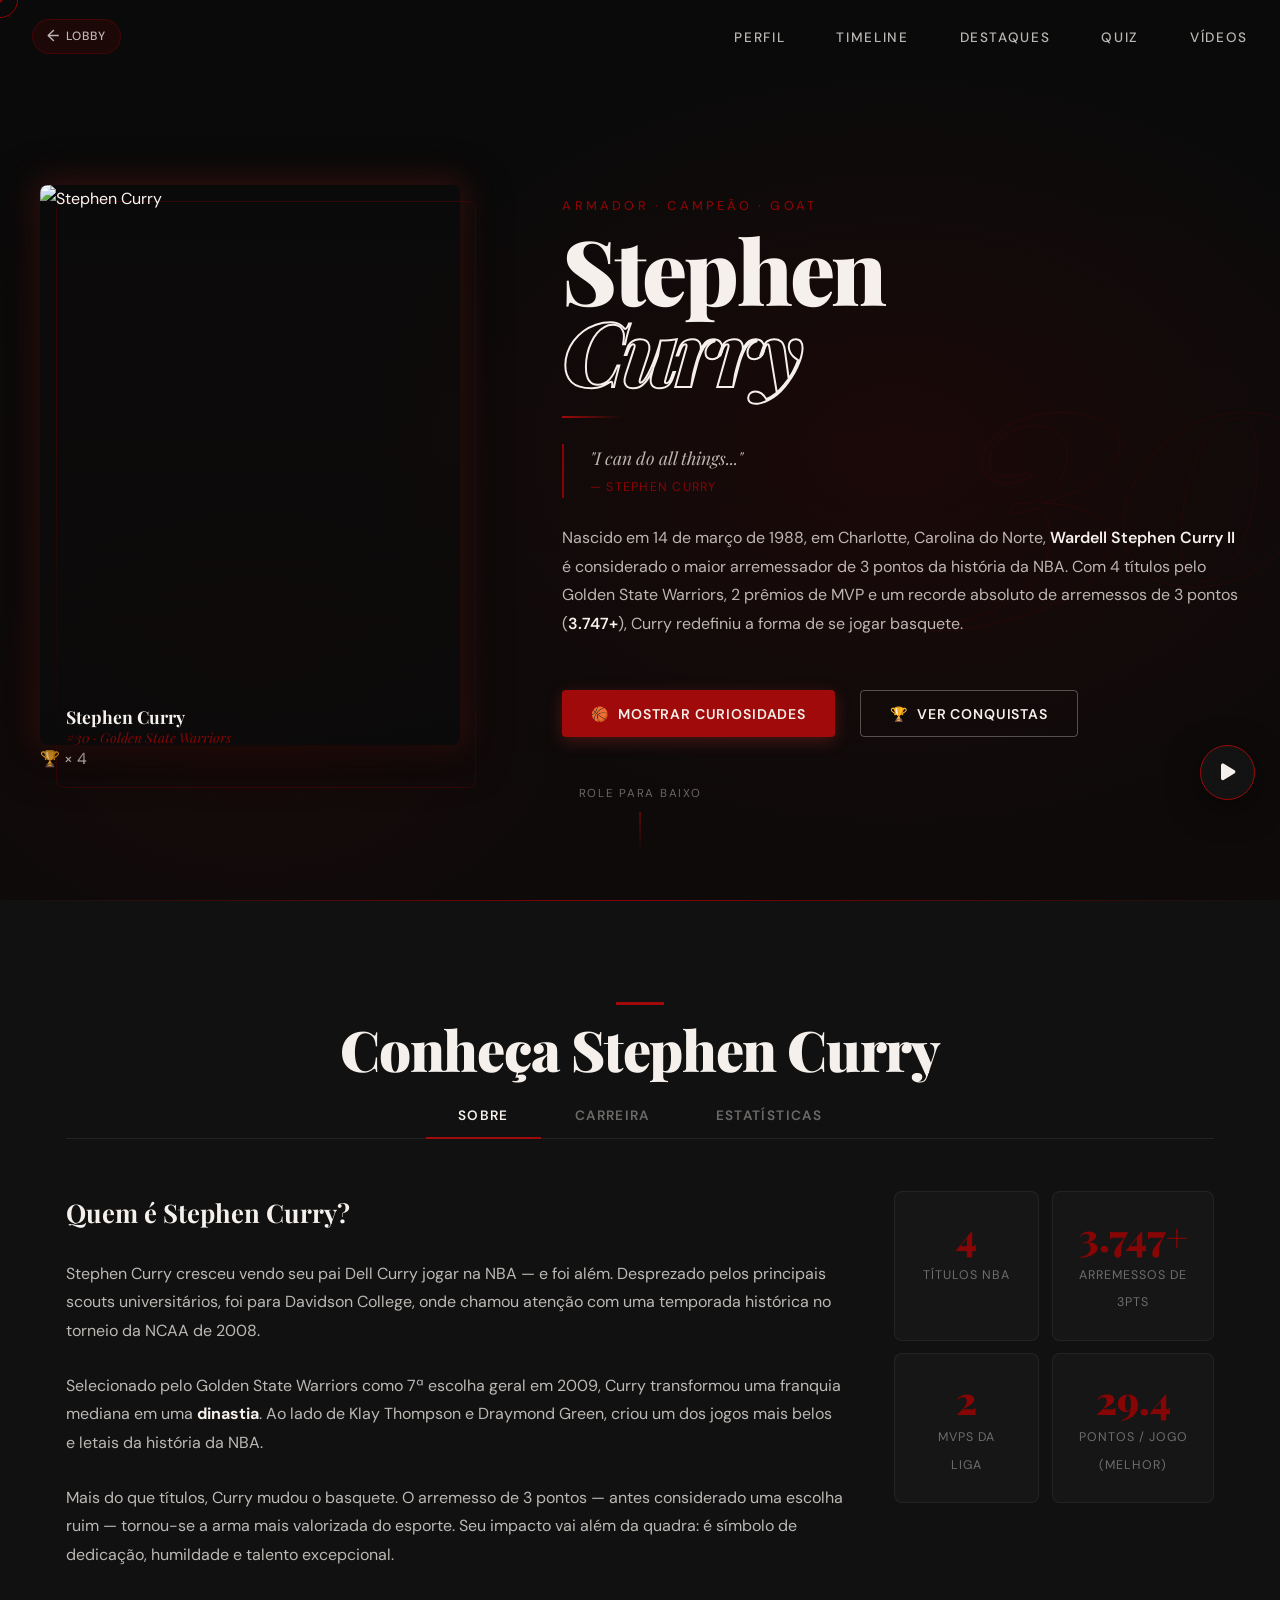
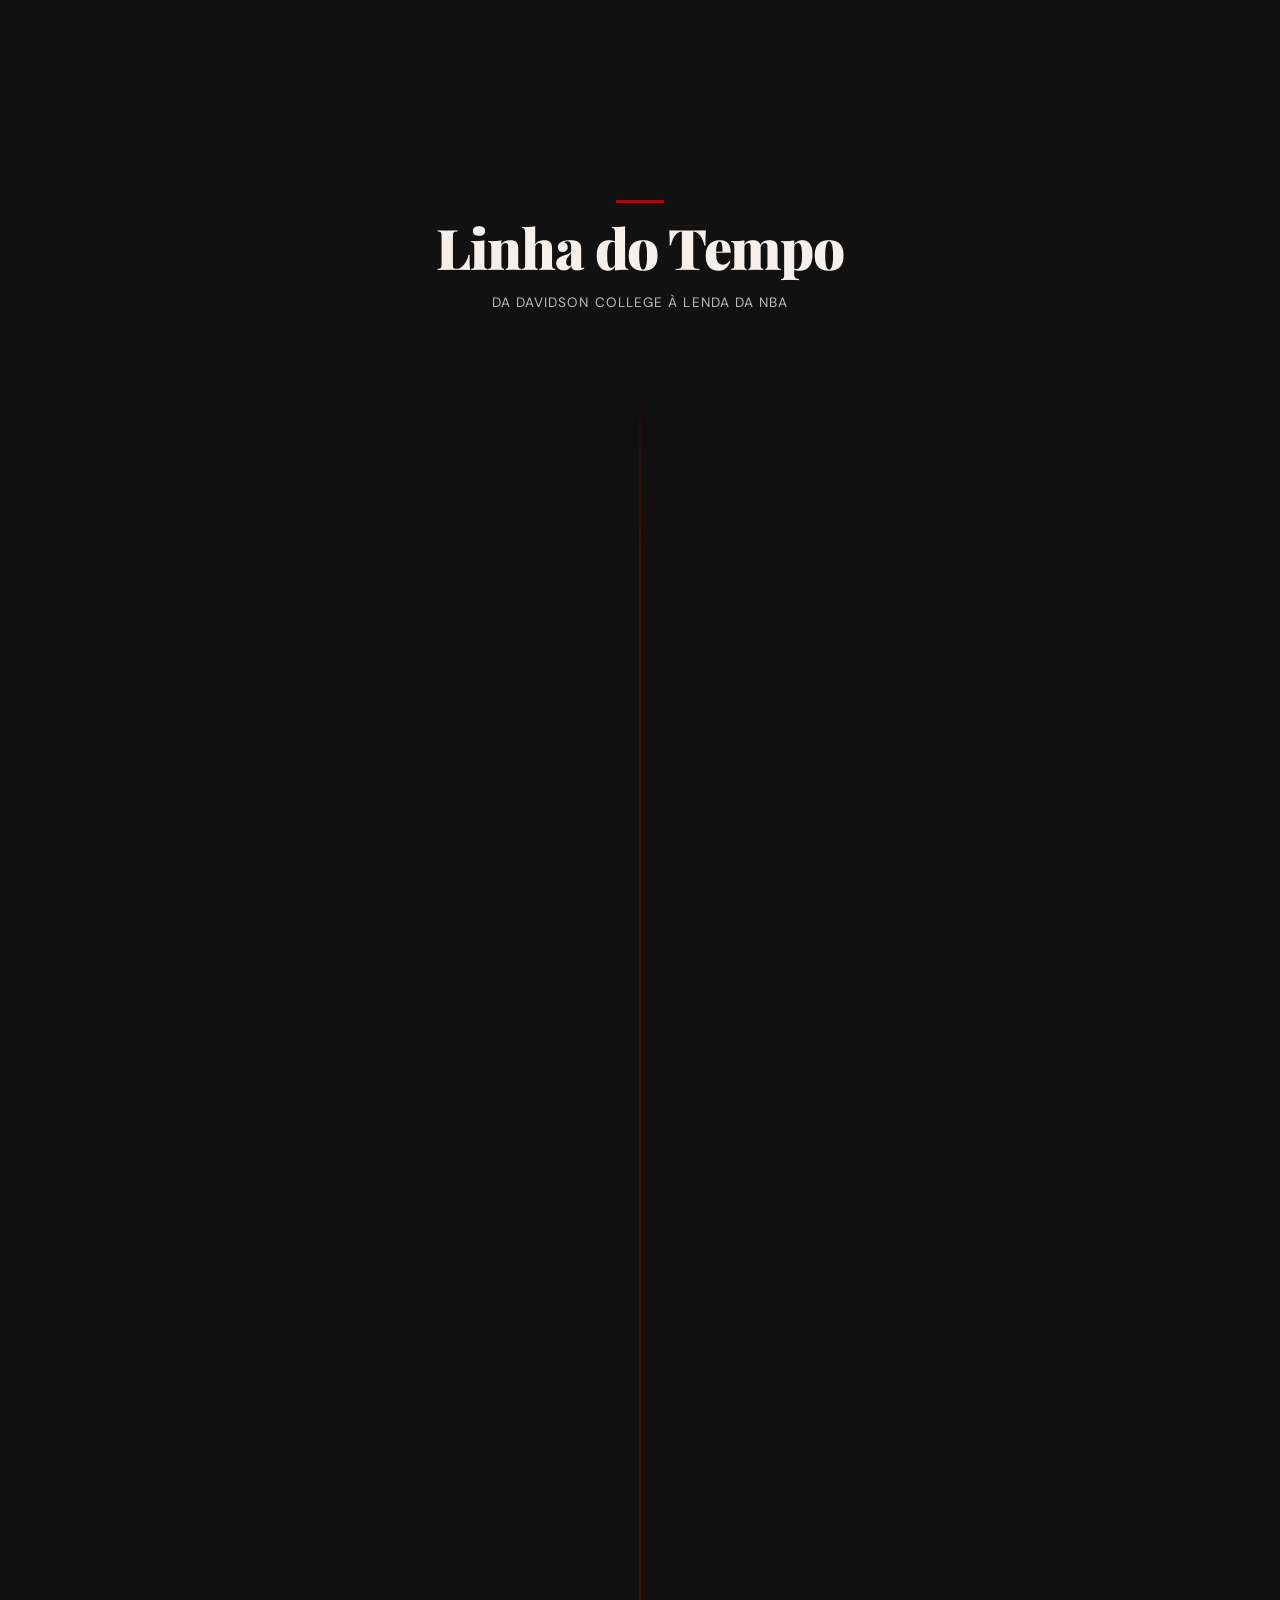
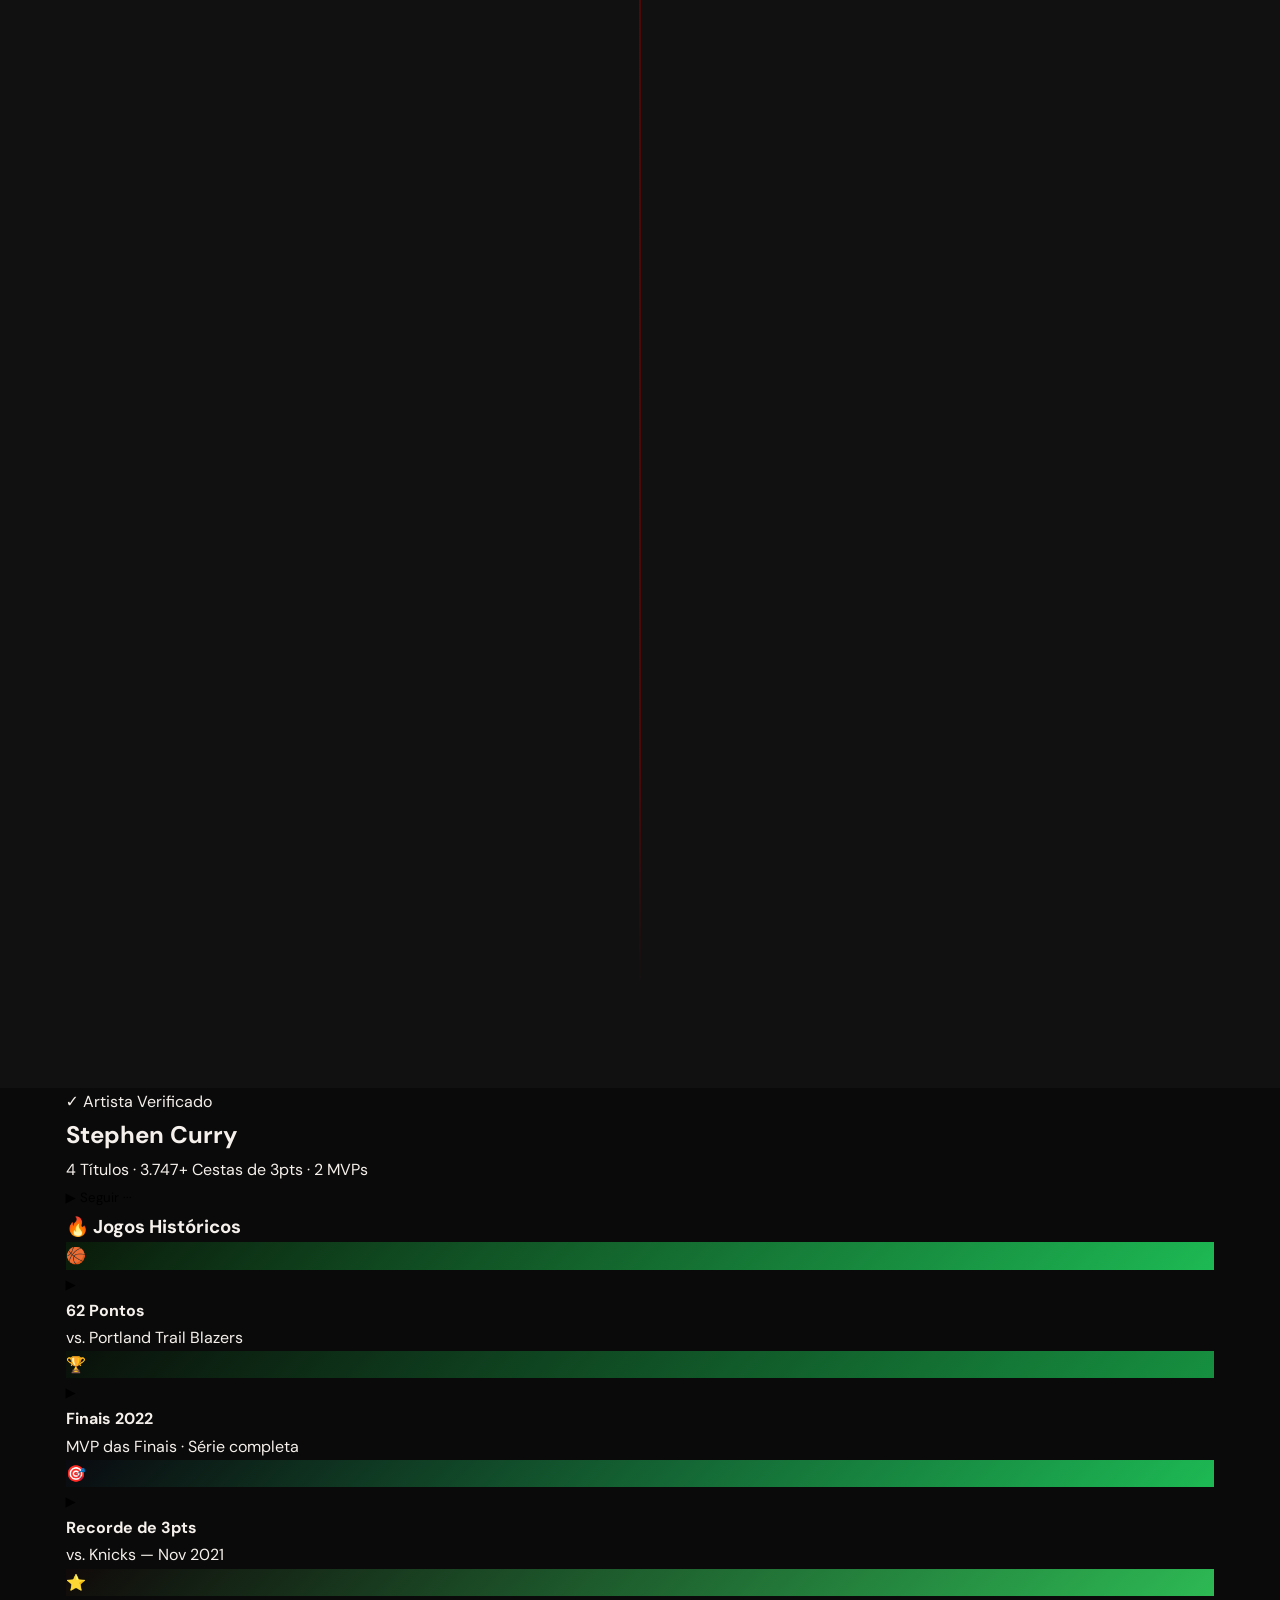
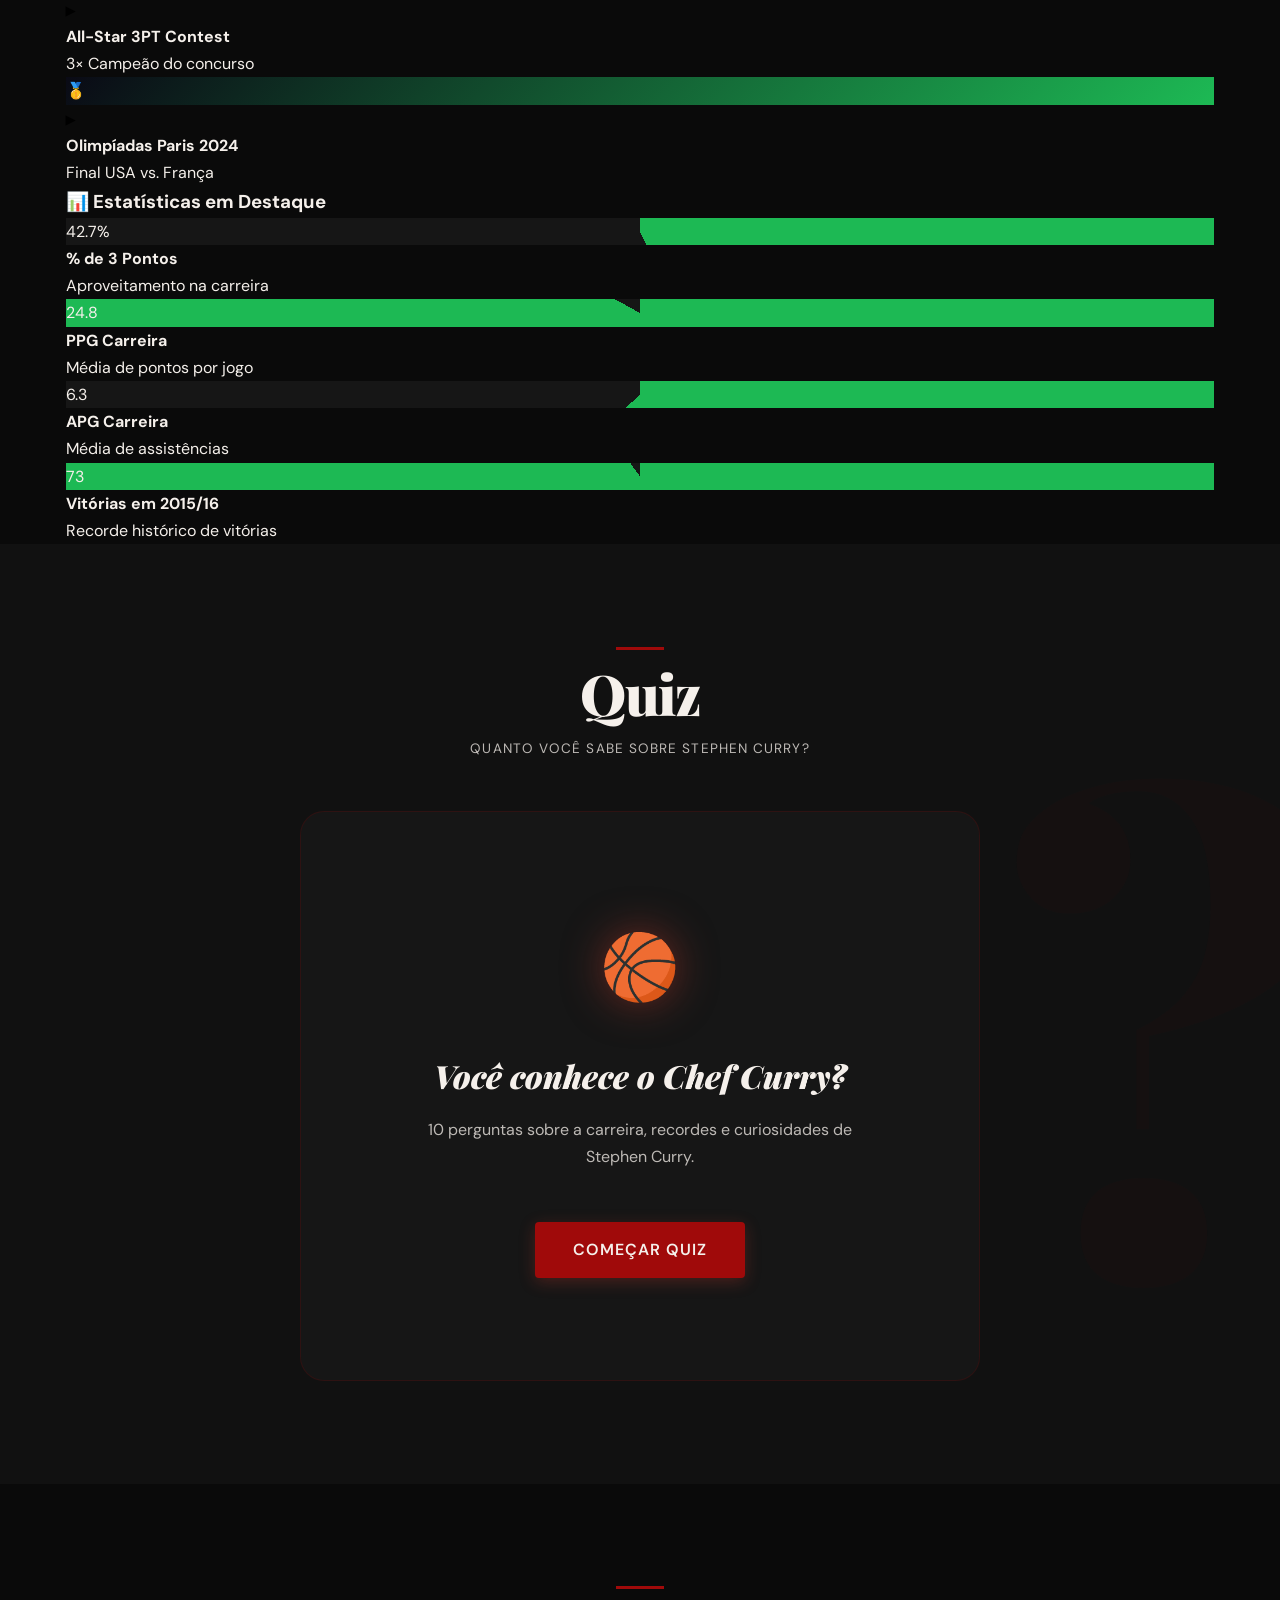
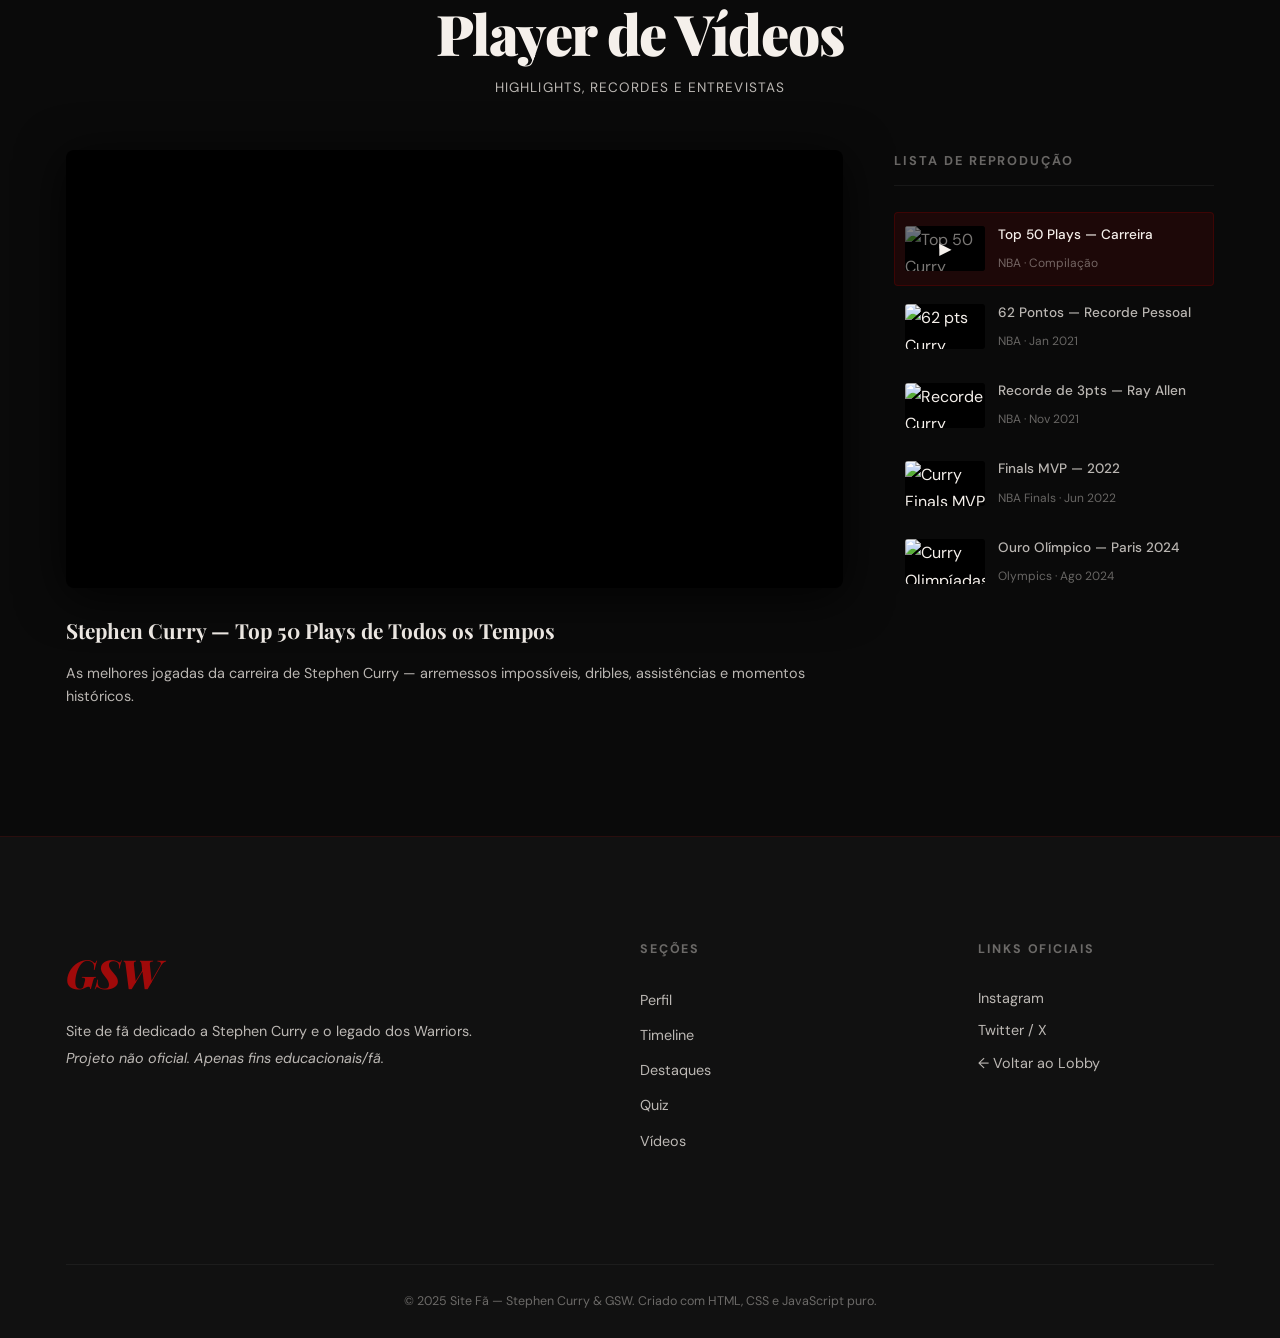
==== commit d9d76386: "feat: adiciona experiência imersiva completa com lobby, player customizado e sistema de áudio - Cria" ====
--- a/curry.html
+++ b/curry.html
@@ -12,6 +12,8 @@
   <!-- CSS principal + bloco Curry/Lobby -->
   <link rel="stylesheet" href="style.css" />
   <link rel="stylesheet" href="curry-lobby.css" />
+  <!-- Font Awesome — Ícones do botão de áudio (placeholder visual) -->
+  <link rel="stylesheet" href="https://cdnjs.cloudflare.com/ajax/libs/font-awesome/6.4.0/css/all.min.css" />
 </head>
 <body data-theme="curry">
 
@@ -792,6 +794,13 @@
   <!-- Voltar ao topo -->
   <button class="back-to-top" id="backToTop" aria-label="Voltar ao topo">↑</button>
 
+  <!-- ============================================================
+       BOTÃO DE ÁUDIO FLUTUANTE (FAB) — Placeholder visual sem áudio
+  ============================================================ -->
+  <button id="musicControl" class="music-fab" title="Tocar trilha sonora">
+    <i id="musicIcon" class="fas fa-play"></i>
+  </button>
+
   <!-- JS da página Curry -->
   <script src="curry.js"></script>
 </body>
--- a/style.css
+++ b/style.css
@@ -9,7 +9,6 @@
    1. VARIÁVEIS CSS & RESET
 ------------------------------------------------------- */
 :root {
-  /* Cores principais */
   --black:       #0a0a0a;
   --black-soft:  #111111;
   --black-card:  #161616;
@@ -24,11 +23,9 @@
   --gold:        #c9a84c;
   --gold-dim:    rgba(201,168,76,0.15);
 
-  /* Tipografia */
   --font-display: 'Playfair Display', Georgia, serif;
   --font-body:    'DM Sans', system-ui, sans-serif;
 
-  /* Espaçamentos */
   --space-xs:  0.4rem;
   --space-sm:  0.8rem;
   --space-md:  1.6rem;
@@ -36,26 +33,22 @@
   --space-xl:  6.4rem;
   --space-2xl: 10rem;
 
-  /* Bordas */
   --radius-sm:  4px;
   --radius-md:  8px;
   --radius-lg:  16px;
   --radius-xl:  24px;
   --radius-full: 9999px;
 
-  /* Sombras */
   --shadow-sm:  0 2px 8px rgba(0,0,0,0.5);
   --shadow-md:  0 4px 24px rgba(0,0,0,0.6);
   --shadow-lg:  0 8px 48px rgba(0,0,0,0.8);
   --shadow-red: 0 0 32px rgba(192,57,43,0.4);
   --shadow-glow:0 0 60px rgba(192,57,43,0.15);
 
-  /* Transições */
   --trans-fast:   0.15s ease;
   --trans-normal: 0.3s ease;
   --trans-slow:   0.6s cubic-bezier(0.23, 1, 0.32, 1);
 
-  /* Z-index */
   --z-base:    1;
   --z-nav:     100;
   --z-overlay: 200;
@@ -63,17 +56,9 @@
   --z-cursor:  9999;
 }
 
-/* Reset completo */
-*, *::before, *::after {
-  box-sizing: border-box;
-  margin: 0;
-  padding: 0;
-}
-
-html {
-  scroll-behavior: smooth;
-  font-size: 16px;
-}
+*, *::before, *::after { box-sizing: border-box; margin: 0; padding: 0; }
+
+html { scroll-behavior: smooth; font-size: 16px; }
 
 body {
   background-color: var(--black);
@@ -82,10 +67,9 @@
   font-weight: 400;
   line-height: 1.7;
   overflow-x: hidden;
-  cursor: none; /* Cursor personalizado */
-}
-
-/* Scrollbar estilizada */
+  cursor: none;
+}
+
 ::-webkit-scrollbar { width: 6px; }
 ::-webkit-scrollbar-track { background: var(--black); }
 ::-webkit-scrollbar-thumb { background: var(--dark-red); border-radius: 3px; }
@@ -93,20 +77,13 @@
 
 img { max-width: 100%; display: block; }
 
-a {
-  color: inherit;
-  text-decoration: none;
-  transition: color var(--trans-normal);
-}
+a { color: inherit; text-decoration: none; transition: color var(--trans-normal); }
 
 ul { list-style: none; }
 
 button { cursor: pointer; border: none; background: none; font-family: inherit; }
 
-::selection {
-  background: var(--dark-red);
-  color: var(--white);
-}
+::selection { background: var(--dark-red); color: var(--white); }
 
 /* -------------------------------------------------------
    2. CURSOR PERSONALIZADO
@@ -161,14 +138,12 @@
 .section-subtitle {
   text-align: center;
   color: var(--white-dim);
-  font-size: 1.05rem;
+  font-size: 0.85rem;
   margin-bottom: var(--space-lg);
   letter-spacing: 0.08em;
   text-transform: uppercase;
-  font-size: 0.85rem;
-}
-
-/* Linha decorativa vermelha antes de títulos de seção */
+}
+
 .section-title::before {
   content: '';
   display: block;
@@ -201,6 +176,40 @@
   backdrop-filter: blur(12px);
 }
 
+.nav-brand {
+  display: flex;
+  align-items: center;
+  gap: var(--space-md);
+}
+
+.nav-back-btn {
+  display: inline-flex;
+  align-items: center;
+  gap: 6px;
+  padding: 6px 14px;
+  background: rgba(139, 0, 0, 0.15);
+  border: 1px solid rgba(139, 0, 0, 0.35);
+  border-radius: var(--radius-full);
+  color: var(--white-dim);
+  font-size: 0.78rem;
+  font-weight: 500;
+  letter-spacing: 0.08em;
+  text-transform: uppercase;
+  transition: all var(--trans-normal);
+  text-decoration: none;
+}
+
+.nav-back-btn:hover {
+  background: var(--red);
+  color: var(--white);
+  border-color: var(--red);
+  box-shadow: 0 0 16px var(--red-glow);
+  transform: translateX(-2px);
+}
+
+.nav-back-arrow { font-size: 1rem; line-height: 1; }
+.nav-back-text { font-size: 0.75rem; }
+
 .nav-brand .nav-logo {
   font-family: var(--font-display);
   font-size: 1.8rem;
@@ -241,7 +250,6 @@
 .nav-link:hover { color: var(--white); }
 .nav-link:hover::after { width: 100%; }
 
-/* Hambúrguer */
 .nav-toggle {
   display: none;
   flex-direction: column;
@@ -274,7 +282,6 @@
   background: var(--black);
 }
 
-/* Gradiente de fundo atmosférico */
 .hero-bg-overlay {
   position: absolute;
   inset: 0;
@@ -285,7 +292,6 @@
   pointer-events: none;
 }
 
-/* Texto "YOU" gigante no fundo */
 .hero-ambient-text {
   position: absolute;
   top: 50%;
@@ -315,10 +321,7 @@
   width: 100%;
 }
 
-/* Foto do herói */
-.hero-image-wrap {
-  position: relative;
-}
+.hero-image-wrap { position: relative; }
 
 .hero-image-frame {
   position: relative;
@@ -331,11 +334,7 @@
   content: '';
   position: absolute;
   inset: 0;
-  background: linear-gradient(
-    to bottom,
-    transparent 40%,
-    rgba(10,10,10,0.9) 100%
-  );
+  background: linear-gradient(to bottom, transparent 40%, rgba(10,10,10,0.9) 100%);
   z-index: 1;
   pointer-events: none;
 }
@@ -362,33 +361,9 @@
   pointer-events: none;
 }
 
-.hero-image-frame:hover .hero-photo {
-  filter: saturate(1) contrast(1.1);
-  transform: scale(1.03);
-}
-
-.hero-image-frame.is-playing .hero-photo {
-  opacity: 0;
-}
-
-.hero-image-frame.is-playing .hero-video {
-  opacity: 1;
-}
-
-/* Efeito glitch na imagem */
-.hero-image-glitch {
-  position: absolute;
-  inset: 0;
-  background: repeating-linear-gradient(
-    0deg,
-    transparent,
-    transparent 2px,
-    rgba(0,0,0,0.03) 2px,
-    rgba(0,0,0,0.03) 4px
-  );
-  pointer-events: none;
-  z-index: 2;
-}
+.hero-image-frame:hover .hero-photo { filter: saturate(1) contrast(1.1); transform: scale(1.03); }
+.hero-image-frame.is-playing .hero-photo { opacity: 0; }
+.hero-image-frame.is-playing .hero-video { opacity: 1; }
 
 .hero-image-label {
   position: absolute;
@@ -410,25 +385,18 @@
   font-style: italic;
 }
 
-/* Borda decorativa na imagem */
 .hero-image-wrap::after {
   content: '';
   position: absolute;
-  top: 16px;
-  left: 16px;
-  right: -16px;
-  bottom: -16px;
+  top: 16px; left: 16px; right: -16px; bottom: -16px;
   border: 1px solid rgba(139,0,0,0.3);
   border-radius: var(--radius-md);
   z-index: -1;
   transition: transform var(--trans-slow);
 }
 
-.hero-image-wrap:hover::after {
-  transform: translate(-4px, -4px);
-}
-
-/* Texto do herói */
+.hero-image-wrap:hover::after { transform: translate(-4px, -4px); }
+
 .hero-eyebrow {
   font-size: 0.8rem;
   letter-spacing: 0.25em;
@@ -494,7 +462,6 @@
 .hero-bio strong { color: var(--white); font-weight: 600; }
 .hero-bio em { font-style: italic; color: var(--red-bright); }
 
-/* Botões da hero */
 .hero-buttons {
   display: flex;
   gap: var(--space-md);
@@ -521,15 +488,7 @@
   overflow: hidden;
 }
 
-.btn::before {
-  content: '';
-  position: absolute;
-  inset: 0;
-  background: white;
-  opacity: 0;
-  transition: opacity var(--trans-fast);
-}
-
+.btn::before { content: ''; position: absolute; inset: 0; background: white; opacity: 0; transition: opacity var(--trans-fast); }
 .btn:hover::before { opacity: 0.07; }
 
 .btn-primary {
@@ -556,15 +515,11 @@
   transform: translateY(-2px);
 }
 
-.btn-lg {
-  padding: 1.1rem 2.4rem;
-  font-size: 1rem;
-}
-
+.btn-lg { padding: 1.1rem 2.4rem; font-size: 1rem; }
 .btn-icon { font-size: 1em; }
 
 /* -------------------------------------------------------
-   7. PAINÉIS INFO (Curiosidades/Conquistas)
+   7. PAINÉIS INFO
 ------------------------------------------------------- */
 .info-panel {
   background: var(--black-card);
@@ -572,7 +527,7 @@
   border-radius: var(--radius-md);
   padding: var(--space-lg);
   margin-top: var(--space-md);
-  display: none; /* Oculto por padrão - JS controla */
+  display: none;
   animation: panelReveal 0.35s cubic-bezier(0.23, 1, 0.32, 1) forwards;
 }
 
@@ -613,7 +568,6 @@
 
 .panel-list li strong { color: var(--white); }
 
-/* Scroll indicator */
 .scroll-indicator {
   position: absolute;
   bottom: 3rem;
@@ -653,9 +607,7 @@
 .tabs-section::before {
   content: '';
   position: absolute;
-  top: 0;
-  left: 0;
-  right: 0;
+  top: 0; left: 0; right: 0;
   height: 1px;
   background: linear-gradient(to right, transparent, var(--dark-red), transparent);
 }
@@ -938,6 +890,8 @@
   filter: saturate(1) brightness(1);
 }
 
+.gallery-item:hover .gallery-overlay { opacity: 1; }
+
 
 
 /* Vídeo embed na galeria */
@@ -962,6 +916,219 @@
 
 .gallery-item--video .gallery-overlay {
   pointer-events: none;
+}
+
+/* -------------------------------------------------------
+   PLAYER DE VÍDEO CUSTOMIZADO — Estilo YouTube/Netflix
+------------------------------------------------------- */
+.video-player-container {
+  position: relative;
+  width: 100%;
+  height: 100%;
+  background: #000;
+  border-radius: var(--radius-sm);
+  overflow: hidden;
+  cursor: pointer;
+}
+
+.video-player-container .gallery-video {
+  width: 100%;
+  height: 100%;
+  object-fit: cover;
+  display: block;
+}
+
+/* Botão grande de play no centro */
+.video-big-play {
+  position: absolute;
+  inset: 0;
+  display: flex;
+  align-items: center;
+  justify-content: center;
+  background: rgba(0,0,0,0.35);
+  z-index: 3;
+  transition: opacity 0.3s ease, transform 0.3s ease;
+  pointer-events: none;
+}
+
+.video-big-play i {
+  font-size: 3.5rem;
+  color: var(--white);
+  filter: drop-shadow(0 2px 8px rgba(0,0,0,0.6));
+  transition: transform 0.2s ease;
+}
+
+.video-player-container:hover .video-big-play i {
+  transform: scale(1.1);
+}
+
+.video-player-container.is-playing .video-big-play {
+  opacity: 0;
+  pointer-events: none;
+}
+
+/* Controles overlay */
+.video-controls {
+  position: absolute;
+  inset: 0;
+  z-index: 4;
+  display: flex;
+  flex-direction: column;
+  justify-content: space-between;
+  padding: 12px;
+  background: linear-gradient(to bottom, rgba(0,0,0,0.4) 0%, transparent 25%, transparent 70%, rgba(0,0,0,0.75) 100%);
+  opacity: 0;
+  transition: opacity 0.3s ease;
+  pointer-events: none;
+}
+
+.video-player-container:hover .video-controls,
+.video-player-container.is-paused .video-controls {
+  opacity: 1;
+  pointer-events: all;
+}
+
+.video-controls-top {
+  display: flex;
+  justify-content: space-between;
+  align-items: flex-start;
+}
+
+.video-title {
+  font-family: var(--font-display);
+  font-size: 0.9rem;
+  font-weight: 700;
+  color: var(--white);
+  text-shadow: 0 1px 4px rgba(0,0,0,0.8);
+  opacity: 0.9;
+}
+
+.video-controls-bottom {
+  display: flex;
+  align-items: center;
+  gap: 10px;
+}
+
+/* Botões dos controles */
+.video-btn {
+  width: 32px;
+  height: 32px;
+  display: flex;
+  align-items: center;
+  justify-content: center;
+  background: rgba(255,255,255,0.12);
+  border-radius: 50%;
+  color: var(--white);
+  font-size: 0.85rem;
+  transition: background 0.2s ease, transform 0.15s ease;
+  flex-shrink: 0;
+  cursor: pointer;
+}
+
+.video-btn:hover {
+  background: rgba(255,255,255,0.25);
+  transform: scale(1.1);
+}
+
+/* Tempo */
+.video-time {
+  display: flex;
+  align-items: center;
+  gap: 4px;
+  font-size: 0.72rem;
+  font-weight: 500;
+  color: var(--white);
+  font-variant-numeric: tabular-nums;
+  text-shadow: 0 1px 3px rgba(0,0,0,0.8);
+  flex-shrink: 0;
+}
+
+/* Barra de progresso */
+.video-progress-wrap {
+  flex: 1;
+  height: 20px;
+  display: flex;
+  align-items: center;
+  cursor: pointer;
+  margin: 0 4px;
+}
+
+.video-progress-bar {
+  position: relative;
+  width: 100%;
+  height: 4px;
+  background: rgba(255,255,255,0.25);
+  border-radius: 2px;
+  transition: height 0.2s ease;
+}
+
+.video-progress-wrap:hover .video-progress-bar {
+  height: 6px;
+}
+
+.video-progress-fill {
+  position: absolute;
+  top: 0;
+  left: 0;
+  height: 100%;
+  background: var(--red);
+  border-radius: 2px;
+  width: 0%;
+  transition: width 0.1s linear;
+}
+
+.video-progress-handle {
+  position: absolute;
+  top: 50%;
+  left: 0%;
+  width: 12px;
+  height: 12px;
+  background: var(--red);
+  border: 2px solid var(--white);
+  border-radius: 50%;
+  transform: translate(-50%, -50%) scale(0);
+  transition: transform 0.2s ease, left 0.1s linear;
+  box-shadow: 0 0 8px rgba(0,0,0,0.5);
+}
+
+.video-progress-wrap:hover .video-progress-handle,
+.video-progress-wrap.is-dragging .video-progress-handle {
+  transform: translate(-50%, -50%) scale(1);
+}
+
+/* Estado ativo do player */
+.video-player-container.is-playing .gallery-overlay {
+  opacity: 0;
+}
+
+/* Fullscreen */
+.video-player-container:fullscreen {
+  border-radius: 0;
+}
+
+.video-player-container:fullscreen .gallery-video {
+  object-fit: contain;
+}
+
+/* Mobile ajustes */
+@media (max-width: 768px) {
+  .video-controls {
+    padding: 8px;
+  }
+  .video-btn {
+    width: 28px;
+    height: 28px;
+    font-size: 0.75rem;
+  }
+  .video-time {
+    font-size: 0.65rem;
+  }
+  .video-title {
+    font-size: 0.78rem;
+  }
+  .video-big-play i {
+    font-size: 2.5rem;
+  }
 }
 
 /* -------------------------------------------------------
@@ -1974,6 +2141,66 @@
   );
   background-size: 200% 100%;
   animation: shimmer 1.5s infinite;
+}
+
+/* -------------------------------------------------------
+   BOTÃO DE ÁUDIO FLUTUANTE (FAB)
+------------------------------------------------------- */
+.music-fab {
+  position: fixed;
+  bottom: 100px;
+  right: 25px;
+  width: 55px;
+  height: 55px;
+  border-radius: 50%;
+  background: rgba(22, 22, 22, 0.8); /* Glassmorphism */
+  backdrop-filter: blur(10px);
+  -webkit-backdrop-filter: blur(10px);
+  border: 1px solid var(--red);
+  color: var(--white);
+  cursor: pointer;
+  z-index: 10000;
+  display: flex;
+  align-items: center;
+  justify-content: center;
+  font-size: 1.2rem;
+  box-shadow: 0 8px 32px rgba(0, 0, 0, 0.5);
+  transition: all 0.4s cubic-bezier(0.175, 0.885, 0.32, 1.275);
+}
+
+.music-fab:hover {
+  transform: scale(1.1) rotate(5deg);
+  background: var(--red);
+  box-shadow: 0 0 20px var(--red-glow);
+}
+
+/* Animação de pulso quando a música toca */
+.music-fab.is-playing {
+  animation: pulse-red 2s infinite;
+}
+
+@keyframes pulse-red {
+  0% { box-shadow: 0 0 0 0 rgba(160, 10, 10, 0.7); }
+  70% { box-shadow: 0 0 0 15px rgba(160, 10, 10, 0); }
+  100% { box-shadow: 0 0 0 0 rgba(160, 10, 10, 0); }
+}
+
+/* -------------------------------------------------------
+   OVERLAY DE TRANSIÇÃO — Voltar ao Lobby
+------------------------------------------------------- */
+.page-overlay {
+  position: fixed;
+  inset: 0;
+  background: #000;
+  opacity: 0;
+  pointer-events: none;
+  z-index: 99999;
+  transition: opacity 1.5s ease-in;
+}
+
+.page-overlay.show {
+  opacity: 1;
+  pointer-events: all;
 }
 
 /* -------------------------------------------------------
@@ -2138,7 +2365,7 @@
   .scroll-indicator { display: none; }
 }
 
-/* Mobile pequeno */
+
 @media (max-width: 480px) {
   .hero-title { font-size: clamp(2.5rem, 12vw, 4rem); }
   .section-title { font-size: clamp(1.6rem, 8vw, 2.5rem); }
@@ -2146,3 +2373,27 @@
   .awards-grid { grid-template-columns: 1fr; }
   .netflix-banner-title { font-size: clamp(3rem, 15vw, 5rem); }
 }
+
+/* -------------------------------------------------------
+   ACTIVE NAV LINK (set by JS via IntersectionObserver)
+------------------------------------------------------- */
+.nav-link.active-nav {
+  color: var(--white);
+}
+.nav-link.active-nav::after {
+  width: 100%;
+}
+
+/* -------------------------------------------------------
+   ACESSIBILIDADE — Redução de movimento
+------------------------------------------------------- */
+@media (prefers-reduced-motion: reduce) {
+  *, *::before, *::after {
+    animation-duration: 0.01ms !important;
+    animation-iteration-count: 1 !important;
+    transition-duration: 0.01ms !important;
+    scroll-behavior: auto !important;
+  }
+  .scroll-arrow { animation: none; }
+  .music-fab.is-playing { animation: none; box-shadow: 0 0 0 3px var(--red); }
+}
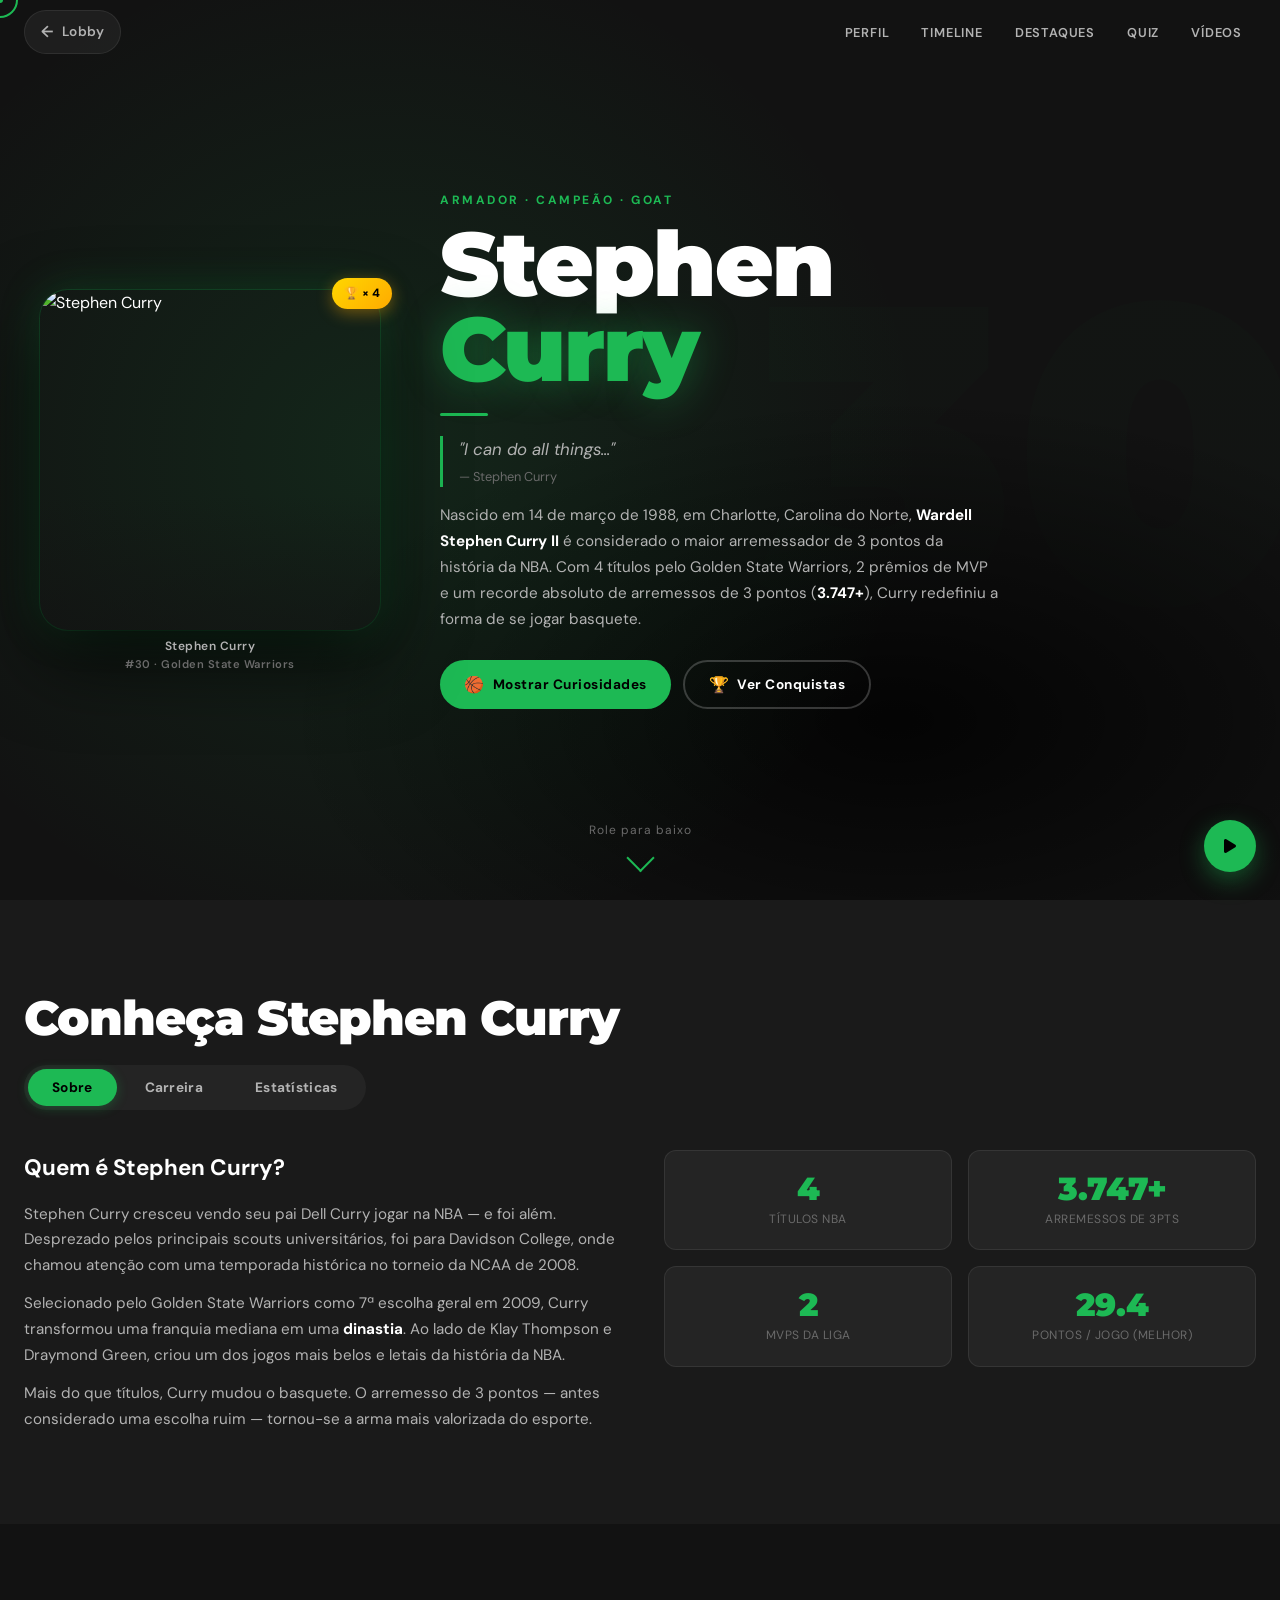
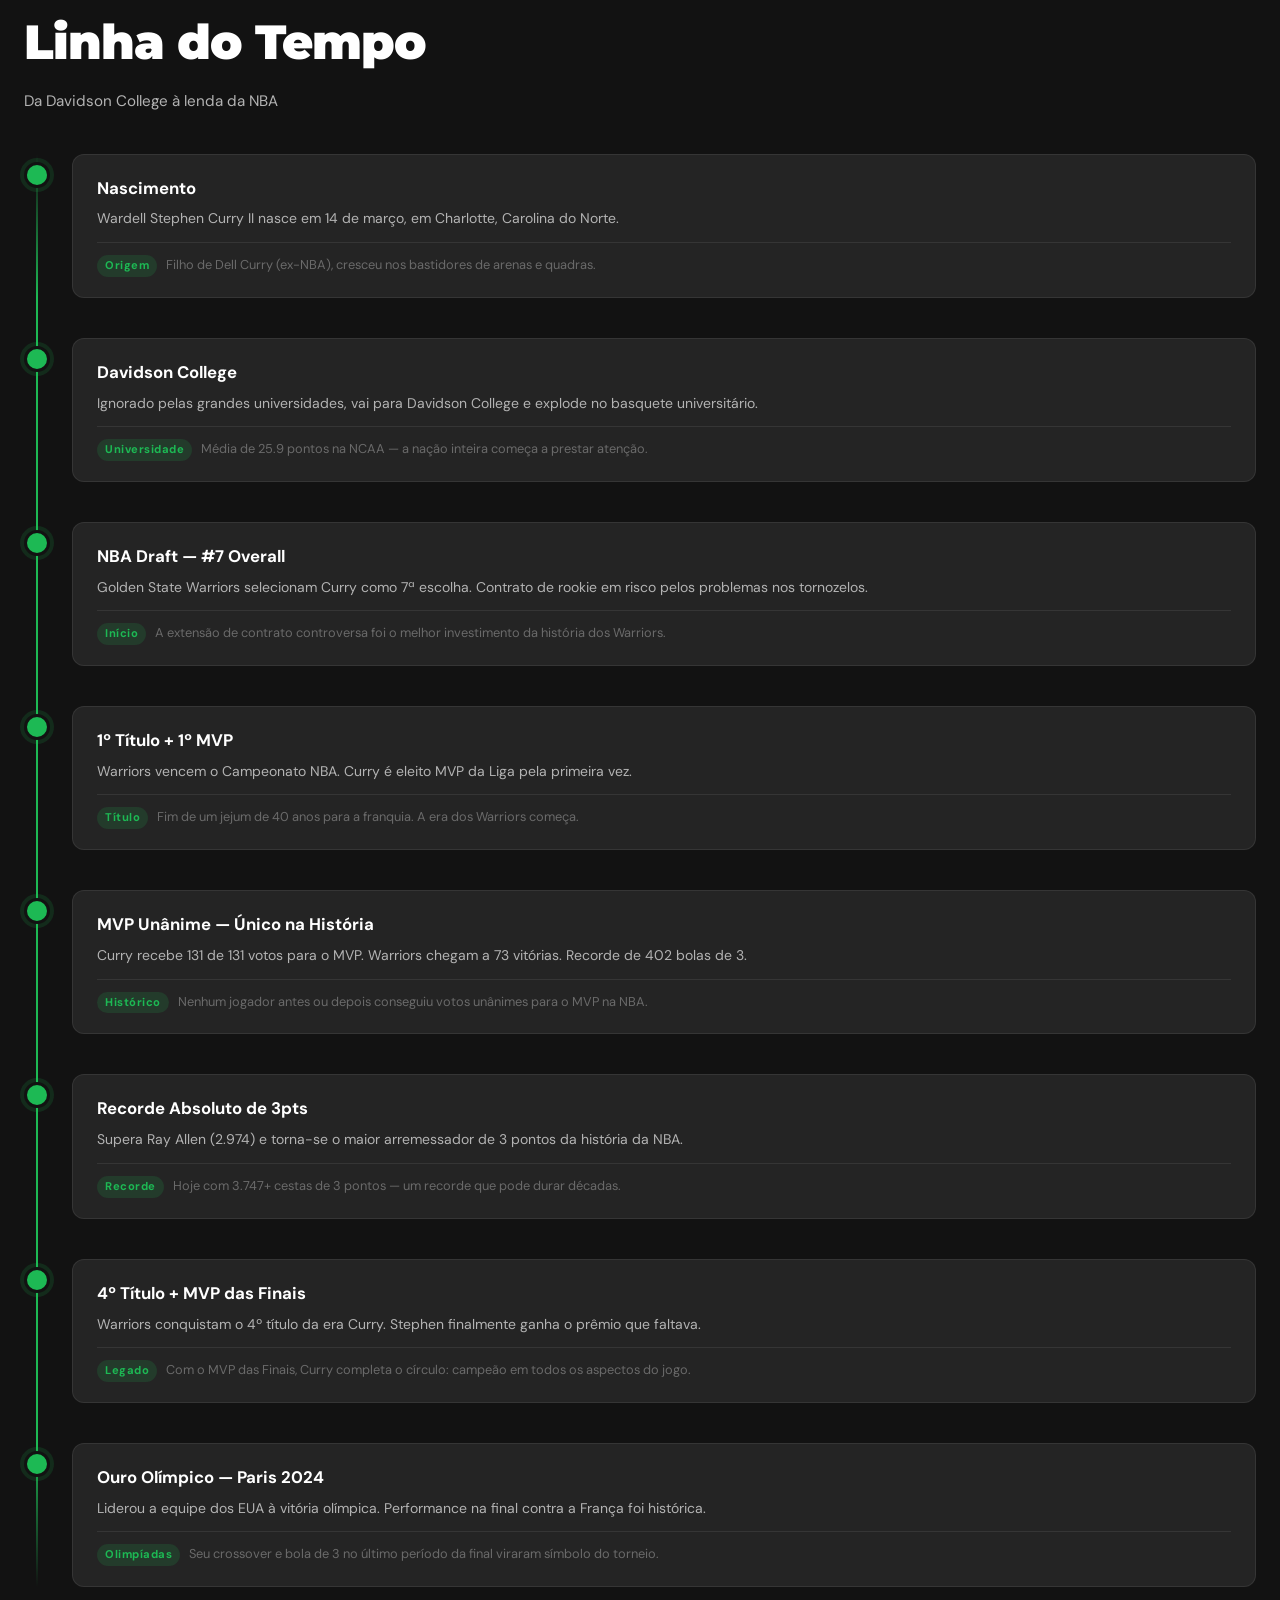
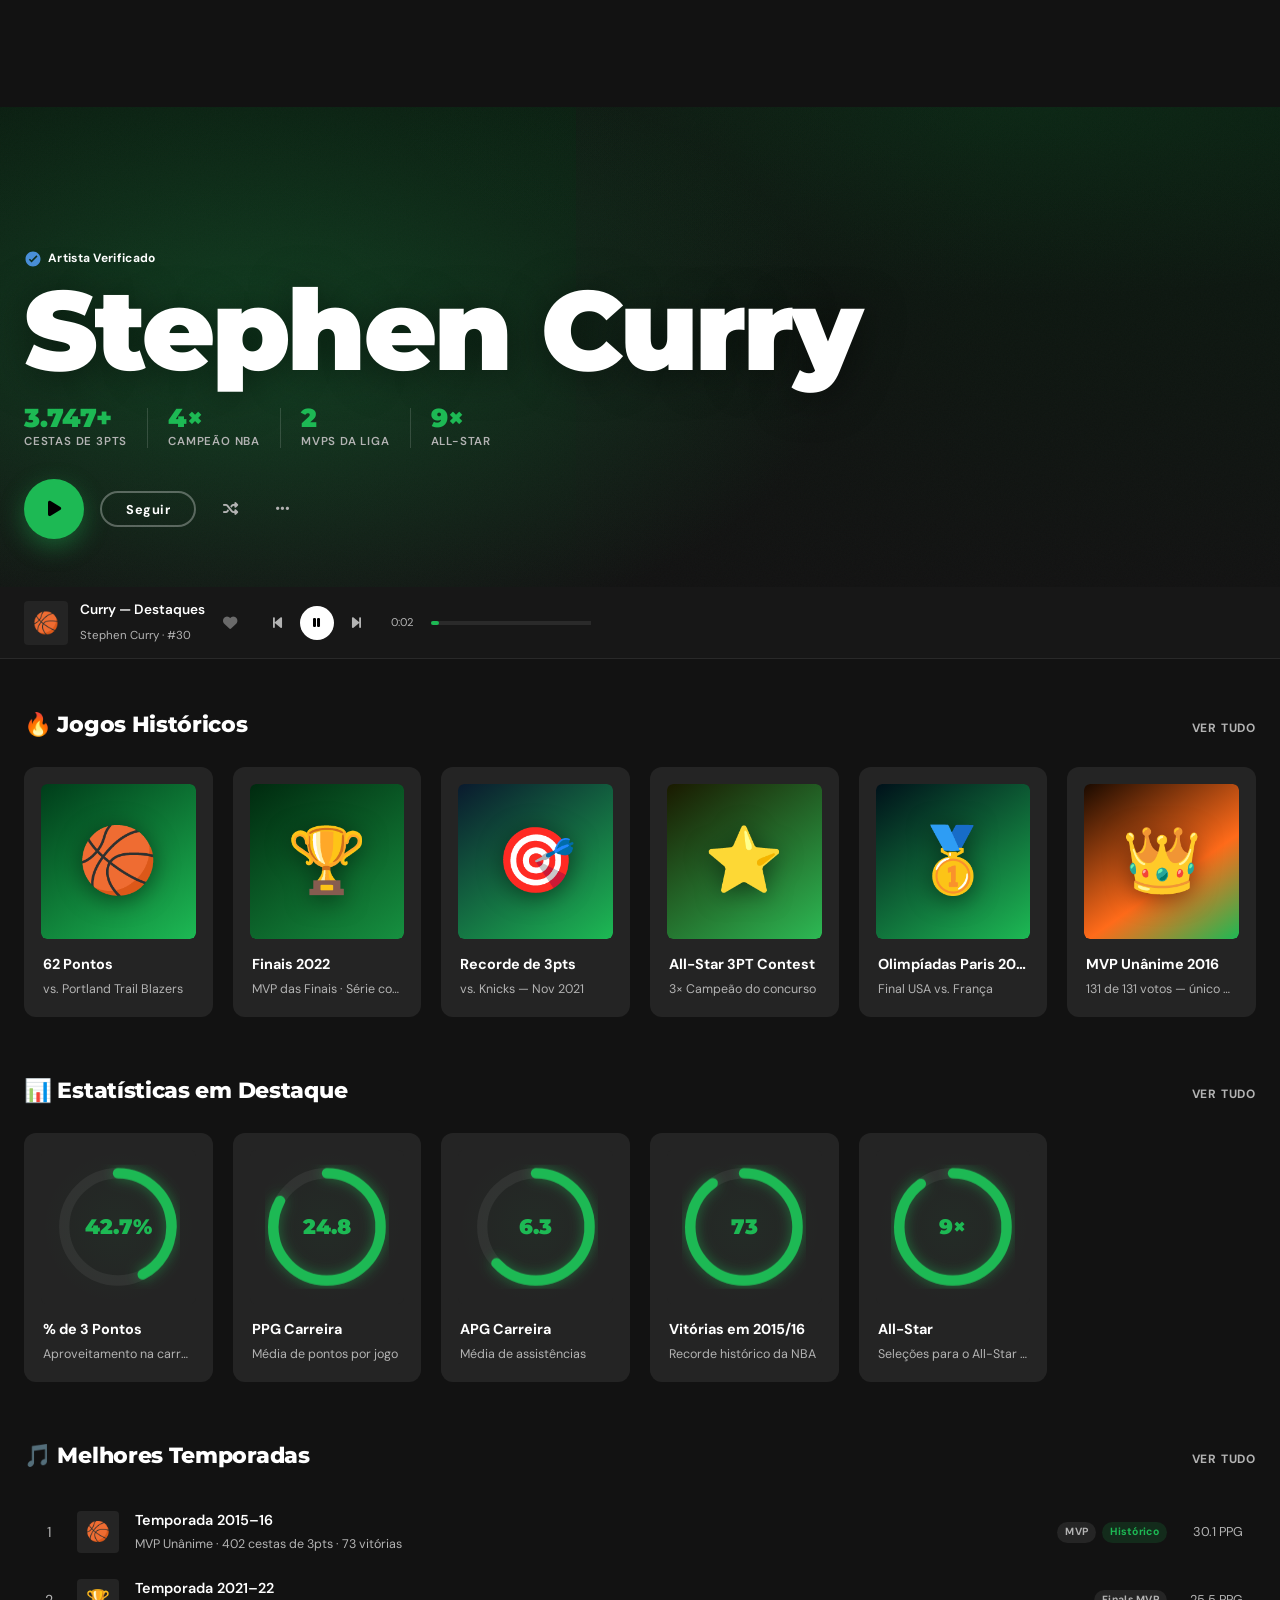
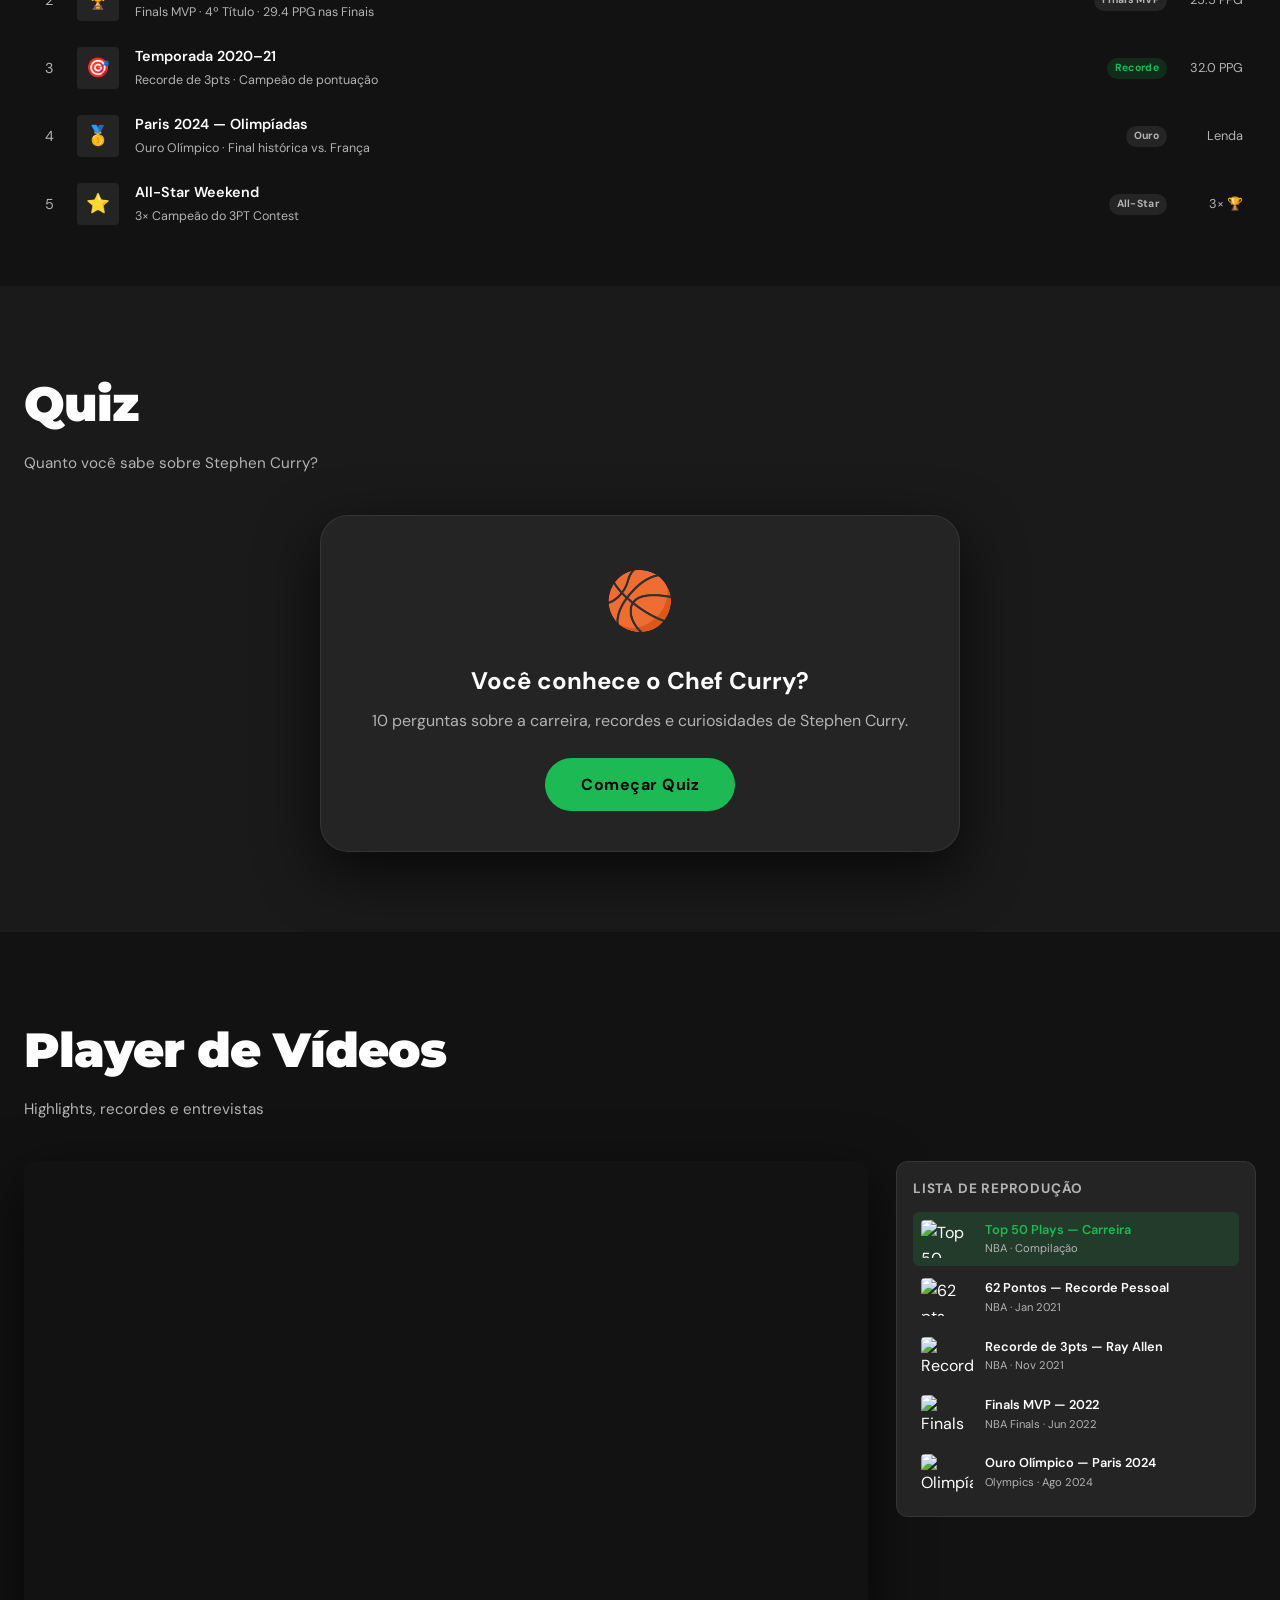
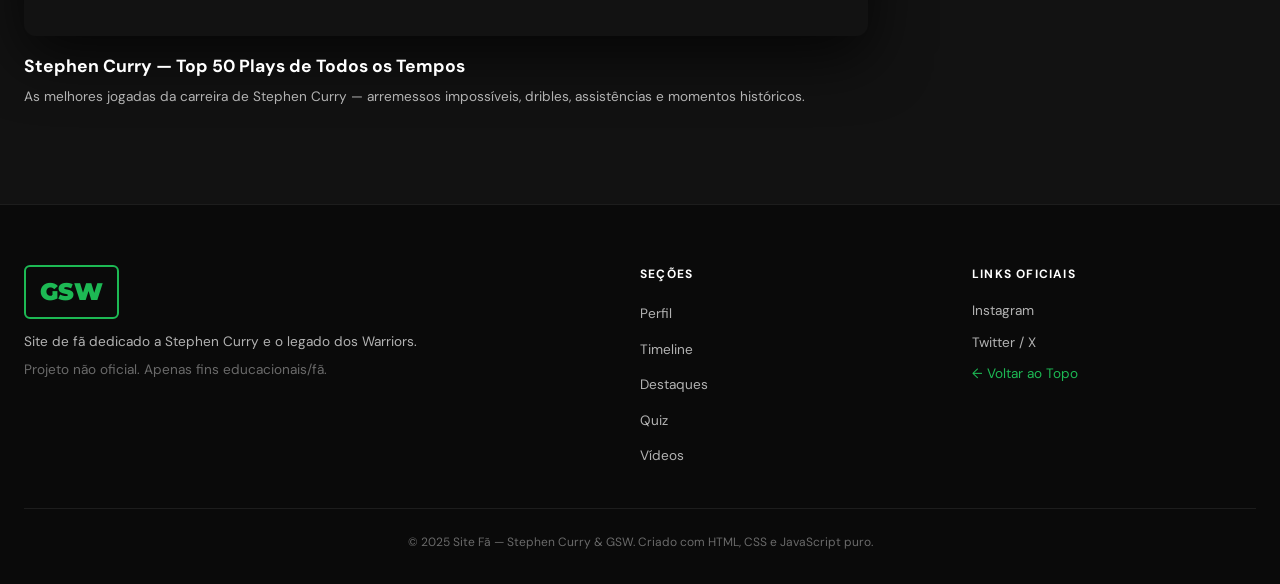
==== commit 65161cea: "redesign: Novo tema para o lado curry" ====
--- a/curry.html
+++ b/curry.html
@@ -7,29 +7,24 @@
 
   <link rel="preconnect" href="https://fonts.googleapis.com" />
   <link rel="preconnect" href="https://fonts.gstatic.com" crossorigin />
-  <link href="https://fonts.googleapis.com/css2?family=Playfair+Display:ital,wght@0,400;0,700;0,900;1,400;1,700&family=DM+Sans:wght@300;400;500;600&family=Montserrat:wght@600;700;800;900&display=swap" rel="stylesheet" />
-
-  <!-- CSS principal + bloco Curry/Lobby -->
-  <link rel="stylesheet" href="style.css" />
-  <link rel="stylesheet" href="curry-lobby.css" />
-  <!-- Font Awesome — Ícones do botão de áudio (placeholder visual) -->
+  <link href="https://fonts.googleapis.com/css2?family=Circular+Std:wght@300;400;500;700;900&family=DM+Sans:opsz,wght@9..40,300;9..40,400;9..40,500;9..40,600;9..40,700&family=Montserrat:wght@600;700;800;900&display=swap" rel="stylesheet" />
   <link rel="stylesheet" href="https://cdnjs.cloudflare.com/ajax/libs/font-awesome/6.4.0/css/all.min.css" />
+
+  <link rel="stylesheet" href="styleC.css" />
 </head>
 <body data-theme="curry">
 
-  <!-- Cursor personalizado (verde) -->
+  <!-- Custom cursor -->
   <div class="custom-cursor" id="cursor"></div>
   <div class="custom-cursor-dot" id="cursorDot"></div>
 
-  <!-- ============================================================
-       NAVEGAÇÃO
-  ============================================================ -->
+  <!-- ── NAVIGATION ─────────────────────────────────────────── -->
   <nav class="navbar" id="navbar">
     <div class="nav-brand">
-      <!-- Botão: voltar ao lobby -->
-      <a href="lobby.html" class="nav-back-btn" aria-label="Voltar ao Lobby">
+        <a href="lobby.html" class="nav-back-btn" id="navBackBtn" aria-label="Voltar ao Lobby">
         <span class="nav-back-arrow">←</span>
         <span class="nav-back-text">Lobby</span>
+      </a>
       </a>
     </div>
     <ul class="nav-links" id="navLinks">
@@ -44,18 +39,12 @@
     </button>
   </nav>
 
-  <!-- ============================================================
-       HERO — PERFIL STEPHEN CURRY
-  ============================================================ -->
+  <!-- ── HERO ───────────────────────────────────────────────── -->
   <section class="hero curry-hero" id="home">
     <div class="hero-bg-overlay curry-hero-overlay"></div>
-
-    <!-- Texto ambiente de fundo -->
     <div class="hero-ambient-text curry-ambient">30</div>
 
     <div class="hero-content">
-
-      <!-- Foto -->
       <div class="hero-image-wrap" data-tilt>
         <div class="hero-image-frame">
           <img
@@ -66,18 +55,15 @@
           />
           <div class="hero-image-glitch"></div>
         </div>
-        <!-- Número da camisa como label -->
         <div class="hero-image-label curry-label">
           Stephen Curry
           <em>#30 · Golden State Warriors</em>
         </div>
-        <!-- Badge de temporadas de campeão -->
         <div class="curry-champion-badge">
           <span>🏆 × 4</span>
         </div>
       </div>
 
-      <!-- Texto principal -->
       <div class="hero-text">
         <p class="hero-eyebrow curry-eyebrow">Armador · Campeão · GOAT</p>
         <h1 class="hero-title">Stephen<br/><span class="hero-title-accent curry-title-accent">Curry</span></h1>
@@ -96,7 +82,6 @@
           (<strong>3.747+</strong>), Curry redefiniu a forma de se jogar basquete.
         </p>
 
-        <!-- Botões interativos -->
         <div class="hero-buttons">
           <button class="btn btn-primary curry-btn-primary" id="btnCuriosidades">
             <span class="btn-icon">🏀</span> Mostrar Curiosidades
@@ -106,7 +91,6 @@
           </button>
         </div>
 
-        <!-- Painel curiosidades -->
         <div class="info-panel curry-panel" id="panelCuriosidades">
           <h3 class="panel-title">🏀 Curiosidades sobre Stephen Curry</h3>
           <ul class="panel-list">
@@ -121,7 +105,6 @@
           </ul>
         </div>
 
-        <!-- Painel conquistas -->
         <div class="info-panel curry-panel" id="panelConquistas">
           <h3 class="panel-title">🏆 Conquistas & Prêmios</h3>
           <ul class="panel-list">
@@ -135,8 +118,8 @@
             <li>2× Líder em arremessos de 3pts na temporada regular</li>
           </ul>
         </div>
-      </div><!-- /.hero-text -->
-    </div><!-- /.hero-content -->
+      </div>
+    </div>
 
     <div class="scroll-indicator">
       <span>Role para baixo</span>
@@ -144,16 +127,14 @@
     </div>
   </section>
 
-  <!-- ============================================================
-       ABAS — Sobre / Carreira / Estatísticas
-  ============================================================ -->
+  <!-- ── ABAS ───────────────────────────────────────────────── -->
   <section class="tabs-section curry-tabs" id="perfil">
     <div class="container">
       <h2 class="section-title">Conheça Stephen Curry</h2>
 
       <div class="tabs-nav" role="tablist">
-        <button class="tab-btn active" data-tab="sobre"      role="tab">Sobre</button>
-        <button class="tab-btn"        data-tab="carreira"   role="tab">Carreira</button>
+        <button class="tab-btn active" data-tab="sobre"       role="tab">Sobre</button>
+        <button class="tab-btn"        data-tab="carreira"    role="tab">Carreira</button>
         <button class="tab-btn"        data-tab="estatisticas" role="tab">Estatísticas</button>
       </div>
 
@@ -164,22 +145,9 @@
           <div class="tab-grid">
             <div class="tab-text">
               <h3>Quem é Stephen Curry?</h3>
-              <p>
-                Stephen Curry cresceu vendo seu pai Dell Curry jogar na NBA — e foi além. 
-                Desprezado pelos principais scouts universitários, foi para Davidson College,
-                onde chamou atenção com uma temporada histórica no torneio da NCAA de 2008.
-              </p>
-              <p>
-                Selecionado pelo Golden State Warriors como 7ª escolha geral em 2009, Curry
-                transformou uma franquia mediana em uma <strong>dinastia</strong>. Ao lado de Klay Thompson
-                e Draymond Green, criou um dos jogos mais belos e letais da história da NBA.
-              </p>
-              <p>
-                Mais do que títulos, Curry mudou o basquete. O arremesso de 3 pontos —
-                antes considerado uma escolha ruim — tornou-se a arma mais valorizada do
-                esporte. Seu impacto vai além da quadra: é símbolo de dedicação,
-                humildade e talento excepcional.
-              </p>
+              <p>Stephen Curry cresceu vendo seu pai Dell Curry jogar na NBA — e foi além. Desprezado pelos principais scouts universitários, foi para Davidson College, onde chamou atenção com uma temporada histórica no torneio da NCAA de 2008.</p>
+              <p>Selecionado pelo Golden State Warriors como 7ª escolha geral em 2009, Curry transformou uma franquia mediana em uma <strong>dinastia</strong>. Ao lado de Klay Thompson e Draymond Green, criou um dos jogos mais belos e letais da história da NBA.</p>
+              <p>Mais do que títulos, Curry mudou o basquete. O arremesso de 3 pontos — antes considerado uma escolha ruim — tornou-se a arma mais valorizada do esporte.</p>
             </div>
             <div class="tab-stats">
               <div class="stat-card curry-stat">
@@ -205,126 +173,34 @@
         <!-- ABA: Carreira -->
         <div class="tab-pane" id="tab-carreira" role="tabpanel">
           <div class="career-list">
-            <div class="career-item">
-              <span class="career-year curry-year">2009</span>
-              <div class="career-details">
-                <h4>NBA Draft — Golden State Warriors</h4>
-                <p>7ª escolha geral. Muitos duvidavam de sua resistência física — Curry provou todos errado.</p>
-              </div>
-            </div>
-            <div class="career-item">
-              <span class="career-year curry-year">2013</span>
-              <div class="career-details">
-                <h4>Contrato renovado — início da era Warriors</h4>
-                <p>Com Steve Kerr como técnico, a equipe adota o sistema ofensivo que exaltava Curry.</p>
-              </div>
-            </div>
-            <div class="career-item">
-              <span class="career-year curry-year">2015</span>
-              <div class="career-details">
-                <h4>1º Título NBA + 1º MVP</h4>
-                <p>Warriors derrotam o Cleveland Cavaliers. Curry vence seu primeiro MVP da liga.</p>
-              </div>
-            </div>
-            <div class="career-item">
-              <span class="career-year curry-year">2016</span>
-              <div class="career-details">
-                <h4>MVP Unânime + Recorde de 402 bolas de 3</h4>
-                <p>Torna-se o único MVP unânime da história da NBA. Warriors chegam a 73 vitórias.</p>
-              </div>
-            </div>
-            <div class="career-item">
-              <span class="career-year curry-year">2017</span>
-              <div class="career-details">
-                <h4>2º Título NBA</h4>
-                <p>Com Kevin Durant no time, Warriors derrotam Cavaliers nas Finais.</p>
-              </div>
-            </div>
-            <div class="career-item">
-              <span class="career-year curry-year">2021</span>
-              <div class="career-details">
-                <h4>Recorde absoluto de 3pts na NBA</h4>
-                <p>Supera Ray Allen com 2.974 arremessos de 3 pontos convertidos. Hoje: 3.747+.</p>
-              </div>
-            </div>
-            <div class="career-item">
-              <span class="career-year curry-year">2022</span>
-              <div class="career-details">
-                <h4>4º Título + MVP das Finais</h4>
-                <p>Após anos sem títulos, Warriors voltam ao topo. Curry finalmente ganha o MVP das Finais.</p>
-              </div>
-            </div>
-            <div class="career-item">
-              <span class="career-year curry-year">2024</span>
-              <div class="career-details">
-                <h4>Ouro Olímpico — Paris 2024</h4>
-                <p>Liderou os EUA à vitória olímpica na França, com performance histórica na final.</p>
-              </div>
-            </div>
+            <div class="career-item"><span class="career-year curry-year">2009</span><div class="career-details"><h4>NBA Draft — Golden State Warriors</h4><p>7ª escolha geral. Muitos duvidavam de sua resistência física — Curry provou todos errado.</p></div></div>
+            <div class="career-item"><span class="career-year curry-year">2013</span><div class="career-details"><h4>Contrato renovado — início da era Warriors</h4><p>Com Steve Kerr como técnico, a equipe adota o sistema ofensivo que exaltava Curry.</p></div></div>
+            <div class="career-item"><span class="career-year curry-year">2015</span><div class="career-details"><h4>1º Título NBA + 1º MVP</h4><p>Warriors derrotam o Cleveland Cavaliers. Curry vence seu primeiro MVP da liga.</p></div></div>
+            <div class="career-item"><span class="career-year curry-year">2016</span><div class="career-details"><h4>MVP Unânime + Recorde de 402 bolas de 3</h4><p>Torna-se o único MVP unânime da história da NBA. Warriors chegam a 73 vitórias.</p></div></div>
+            <div class="career-item"><span class="career-year curry-year">2017</span><div class="career-details"><h4>2º Título NBA</h4><p>Com Kevin Durant no time, Warriors derrotam Cavaliers nas Finais.</p></div></div>
+            <div class="career-item"><span class="career-year curry-year">2021</span><div class="career-details"><h4>Recorde absoluto de 3pts na NBA</h4><p>Supera Ray Allen com 2.974 arremessos de 3 pontos convertidos. Hoje: 3.747+.</p></div></div>
+            <div class="career-item"><span class="career-year curry-year">2022</span><div class="career-details"><h4>4º Título + MVP das Finais</h4><p>Após anos sem títulos, Warriors voltam ao topo. Curry finalmente ganha o MVP das Finais.</p></div></div>
+            <div class="career-item"><span class="career-year curry-year">2024</span><div class="career-details"><h4>Ouro Olímpico — Paris 2024</h4><p>Liderou os EUA à vitória olímpica na França, com performance histórica na final.</p></div></div>
           </div>
         </div>
 
         <!-- ABA: Estatísticas -->
         <div class="tab-pane" id="tab-estatisticas" role="tabpanel">
           <div class="awards-grid">
-            <div class="award-card curry-award">
-              <div class="award-icon">🏀</div>
-              <div class="award-info">
-                <span class="award-year curry-award-year">24.8 PPG</span>
-                <h4>Média de pontos</h4>
-                <p>Pontos por jogo em toda a carreira na NBA</p>
-              </div>
-            </div>
-            <div class="award-card curry-award">
-              <div class="award-icon">🎯</div>
-              <div class="award-info">
-                <span class="award-year curry-award-year">42.7%</span>
-                <h4>Aproveitamento de 3pts</h4>
-                <p>Melhor % histórico para volume de arremessos</p>
-              </div>
-            </div>
-            <div class="award-card curry-award">
-              <div class="award-icon">⚡</div>
-              <div class="award-info">
-                <span class="award-year curry-award-year">6.3 APG</span>
-                <h4>Média de assistências</h4>
-                <p>Criador de jogo além de pontuador</p>
-              </div>
-            </div>
-            <div class="award-card curry-award">
-              <div class="award-icon">🔥</div>
-              <div class="award-info">
-                <span class="award-year curry-award-year">402</span>
-                <h4>Recorde de 3pts/temporada</h4>
-                <p>Temporada 2015–16: 402 bolas de 3 convertidas</p>
-              </div>
-            </div>
-            <div class="award-card curry-award">
-              <div class="award-icon">🏆</div>
-              <div class="award-info">
-                <span class="award-year curry-award-year">2015–2022</span>
-                <h4>Era dos Warriors</h4>
-                <p>6 Finais em 8 anos com Curry como protagonista</p>
-              </div>
-            </div>
-            <div class="award-card curry-award">
-              <div class="award-icon">🌟</div>
-              <div class="award-info">
-                <span class="award-year curry-award-year">9×</span>
-                <h4>Seleção All-Star</h4>
-                <p>Um dos mais votados do Oeste por anos consecutivos</p>
-              </div>
-            </div>
-          </div>
-        </div>
-
-      </div><!-- /.tabs-content -->
+            <div class="award-card curry-award"><div class="award-icon">🏀</div><div class="award-info"><span class="award-year curry-award-year">24.8 PPG</span><h4>Média de pontos</h4><p>Pontos por jogo em toda a carreira na NBA</p></div></div>
+            <div class="award-card curry-award"><div class="award-icon">🎯</div><div class="award-info"><span class="award-year curry-award-year">42.7%</span><h4>Aproveitamento de 3pts</h4><p>Melhor % histórico para volume de arremessos</p></div></div>
+            <div class="award-card curry-award"><div class="award-icon">⚡</div><div class="award-info"><span class="award-year curry-award-year">6.3 APG</span><h4>Média de assistências</h4><p>Criador de jogo além de pontuador</p></div></div>
+            <div class="award-card curry-award"><div class="award-icon">🔥</div><div class="award-info"><span class="award-year curry-award-year">402</span><h4>Recorde de 3pts/temporada</h4><p>Temporada 2015–16: 402 bolas de 3 convertidas</p></div></div>
+            <div class="award-card curry-award"><div class="award-icon">🏆</div><div class="award-info"><span class="award-year curry-award-year">2015–2022</span><h4>Era dos Warriors</h4><p>6 Finais em 8 anos com Curry como protagonista</p></div></div>
+            <div class="award-card curry-award"><div class="award-icon">🌟</div><div class="award-info"><span class="award-year curry-award-year">9×</span><h4>Seleção All-Star</h4><p>Um dos mais votados do Oeste por anos consecutivos</p></div></div>
+          </div>
+        </div>
+
+      </div>
     </div>
   </section>
 
-  <!-- ============================================================
-       LINHA DO TEMPO — CURRY
-  ============================================================ -->
+  <!-- ── TIMELINE ───────────────────────────────────────────── -->
   <section class="timeline-section curry-timeline-section" id="timeline">
     <div class="container">
       <h2 class="section-title">Linha do Tempo</h2>
@@ -334,257 +210,450 @@
 
         <div class="timeline-item" data-year="1988">
           <div class="timeline-marker"><span class="timeline-year curry-timeline-year">1988</span></div>
-          <div class="timeline-card">
-            <h3>Nascimento</h3>
-            <p>Wardell Stephen Curry II nasce em 14 de março, em Charlotte, Carolina do Norte.</p>
-            <div class="timeline-detail">
-              <span class="timeline-tag curry-tag">Origem</span>
-              Filho de Dell Curry (ex-NBA), cresceu nos bastidores de arenas e quadras.
-            </div>
-          </div>
+          <div class="timeline-card"><h3>Nascimento</h3><p>Wardell Stephen Curry II nasce em 14 de março, em Charlotte, Carolina do Norte.</p><div class="timeline-detail"><span class="timeline-tag curry-tag">Origem</span> Filho de Dell Curry (ex-NBA), cresceu nos bastidores de arenas e quadras.</div></div>
         </div>
 
         <div class="timeline-item" data-year="2006">
           <div class="timeline-marker"><span class="timeline-year curry-timeline-year">2006</span></div>
-          <div class="timeline-card">
-            <h3>Davidson College</h3>
-            <p>Ignorado pelas grandes universidades, vai para Davidson College e explode no basquete universitário.</p>
-            <div class="timeline-detail">
-              <span class="timeline-tag curry-tag">Universidade</span>
-              Média de 25.9 pontos na NCAA — a nação inteira começa a prestar atenção.
-            </div>
-          </div>
+          <div class="timeline-card"><h3>Davidson College</h3><p>Ignorado pelas grandes universidades, vai para Davidson College e explode no basquete universitário.</p><div class="timeline-detail"><span class="timeline-tag curry-tag">Universidade</span> Média de 25.9 pontos na NCAA — a nação inteira começa a prestar atenção.</div></div>
         </div>
 
         <div class="timeline-item" data-year="2009">
           <div class="timeline-marker"><span class="timeline-year curry-timeline-year">2009</span></div>
-          <div class="timeline-card">
-            <h3>NBA Draft — #7 Overall</h3>
-            <p>Golden State Warriors selecionam Curry como 7ª escolha. Contrato de rookie em risco pelos problemas nos tornozelos.</p>
-            <div class="timeline-detail">
-              <span class="timeline-tag curry-tag">Início</span>
-              Curry assina extensão de contrato controversa — considerada arriscada na época, foi o melhor investimento da história dos Warriors.
-            </div>
-          </div>
+          <div class="timeline-card"><h3>NBA Draft — #7 Overall</h3><p>Golden State Warriors selecionam Curry como 7ª escolha. Contrato de rookie em risco pelos problemas nos tornozelos.</p><div class="timeline-detail"><span class="timeline-tag curry-tag">Início</span> A extensão de contrato controversa foi o melhor investimento da história dos Warriors.</div></div>
         </div>
 
         <div class="timeline-item" data-year="2015">
           <div class="timeline-marker"><span class="timeline-year curry-timeline-year">2015</span></div>
-          <div class="timeline-card">
-            <h3>1º Título + 1º MVP</h3>
-            <p>Warriors vencem o Campeonato NBA. Curry é eleito MVP da Liga pela primeira vez.</p>
-            <div class="timeline-detail">
-              <span class="timeline-tag curry-tag">Título</span>
-              Fim de um jejum de 40 anos para a franquia. A era dos Warriors começa.
-            </div>
-          </div>
+          <div class="timeline-card"><h3>1º Título + 1º MVP</h3><p>Warriors vencem o Campeonato NBA. Curry é eleito MVP da Liga pela primeira vez.</p><div class="timeline-detail"><span class="timeline-tag curry-tag">Título</span> Fim de um jejum de 40 anos para a franquia. A era dos Warriors começa.</div></div>
         </div>
 
         <div class="timeline-item" data-year="2016">
           <div class="timeline-marker"><span class="timeline-year curry-timeline-year">2016</span></div>
-          <div class="timeline-card">
-            <h3>MVP Unânime — Único na História</h3>
-            <p>Curry recebe 131 de 131 votos para o MVP. Warriors chegam a 73 vitórias. Recorde de 402 bolas de 3.</p>
-            <div class="timeline-detail">
-              <span class="timeline-tag curry-tag">Histórico</span>
-              Nenhum jogador antes ou depois conseguiu votos unânimes para o MVP na NBA.
-            </div>
-          </div>
+          <div class="timeline-card"><h3>MVP Unânime — Único na História</h3><p>Curry recebe 131 de 131 votos para o MVP. Warriors chegam a 73 vitórias. Recorde de 402 bolas de 3.</p><div class="timeline-detail"><span class="timeline-tag curry-tag">Histórico</span> Nenhum jogador antes ou depois conseguiu votos unânimes para o MVP na NBA.</div></div>
         </div>
 
         <div class="timeline-item" data-year="2021">
           <div class="timeline-marker"><span class="timeline-year curry-timeline-year">2021</span></div>
-          <div class="timeline-card">
-            <h3>Recorde Absoluto de 3pts</h3>
-            <p>Supera Ray Allen (2.974) e torna-se o maior arremessador de 3 pontos da história da NBA.</p>
-            <div class="timeline-detail">
-              <span class="timeline-tag curry-tag">Recorde</span>
-              Hoje com 3.747+ cestas de 3 pontos — um recorde que pode durar décadas.
-            </div>
-          </div>
+          <div class="timeline-card"><h3>Recorde Absoluto de 3pts</h3><p>Supera Ray Allen (2.974) e torna-se o maior arremessador de 3 pontos da história da NBA.</p><div class="timeline-detail"><span class="timeline-tag curry-tag">Recorde</span> Hoje com 3.747+ cestas de 3 pontos — um recorde que pode durar décadas.</div></div>
         </div>
 
         <div class="timeline-item" data-year="2022">
           <div class="timeline-marker"><span class="timeline-year curry-timeline-year">2022</span></div>
-          <div class="timeline-card">
-            <h3>4º Título + MVP das Finais</h3>
-            <p>Warriors conquistam o 4º título da era Curry. Stephen finalmente ganha o prêmio que faltava: MVP das Finais.</p>
-            <div class="timeline-detail">
-              <span class="timeline-tag curry-tag">Legado</span>
-              Com o MVP das Finais, Curry completa o círculo: campeão em todos os aspectos do jogo.
-            </div>
-          </div>
+          <div class="timeline-card"><h3>4º Título + MVP das Finais</h3><p>Warriors conquistam o 4º título da era Curry. Stephen finalmente ganha o prêmio que faltava.</p><div class="timeline-detail"><span class="timeline-tag curry-tag">Legado</span> Com o MVP das Finais, Curry completa o círculo: campeão em todos os aspectos do jogo.</div></div>
         </div>
 
         <div class="timeline-item" data-year="2024">
           <div class="timeline-marker"><span class="timeline-year curry-timeline-year">2024</span></div>
-          <div class="timeline-card">
-            <h3>Ouro Olímpico — Paris 2024</h3>
-            <p>Liderou a equipe dos EUA à vitória olímpica. Performance na final contra a França foi histórica.</p>
-            <div class="timeline-detail">
-              <span class="timeline-tag curry-tag">Olimpíadas</span>
-              Seu crossover e bola de 3 no último período da final viraram símbolo do torneio.
-            </div>
-          </div>
-        </div>
-
-      </div><!-- /.timeline -->
+          <div class="timeline-card"><h3>Ouro Olímpico — Paris 2024</h3><p>Liderou a equipe dos EUA à vitória olímpica. Performance na final contra a França foi histórica.</p><div class="timeline-detail"><span class="timeline-tag curry-tag">Olimpíadas</span> Seu crossover e bola de 3 no último período da final viraram símbolo do torneio.</div></div>
+        </div>
+
+      </div>
     </div>
   </section>
 
-  <!-- ============================================================
-       SEÇÃO SPOTIFY — Destaques da Carreira
-  ============================================================ -->
-  <section class="spotify-section" id="spotify">
-
-    <!-- Banner estilo Spotify Artist Page -->
-    <div class="spotify-banner">
-      <div class="spotify-banner-bg"></div>
-      <div class="spotify-banner-content container">
-        <span class="spotify-verified">✓ Artista Verificado</span>
-        <h2 class="spotify-artist-name">Stephen Curry</h2>
-        <p class="spotify-followers">
-          <span class="spotify-stat-num">4</span> Títulos · 
-          <span class="spotify-stat-num">3.747+</span> Cestas de 3pts ·
-          <span class="spotify-stat-num">2</span> MVPs
-        </p>
-        <div class="spotify-banner-actions">
-          <button class="spotify-play-btn" aria-label="Reproduzir destaques">
-            <span>▶</span>
+  <!-- ══════════════════════════════════════════════════════════
+       SEÇÃO SPOTIFY — Destaques (REDESIGN COMPLETO)
+  ══════════════════════════════════════════════════════════ -->
+  <section class="sp-section" id="spotify">
+
+    <!-- ── ARTIST HERO BANNER ── -->
+    <div class="sp-artist-banner" id="spBanner">
+      <div class="sp-banner-gradient"></div>
+      <div class="sp-banner-noise"></div>
+
+      <div class="sp-banner-inner container">
+        <!-- Verified badge -->
+        <div class="sp-verified-badge">
+          <svg class="sp-verified-icon" viewBox="0 0 24 24" fill="currentColor">
+            <path d="M12 2C6.48 2 2 6.48 2 12s4.48 10 10 10 10-4.48 10-10S17.52 2 12 2zm-2 14.5l-3.5-3.5 1.41-1.41L10 13.67l6.59-6.59L18 8.5l-8 8z"/>
+          </svg>
+          Artista Verificado
+        </div>
+
+        <!-- Artist name -->
+        <h1 class="sp-artist-name">Stephen Curry</h1>
+
+        <!-- Stats bar -->
+        <div class="sp-stats-bar">
+          <div class="sp-stat-item">
+            <span class="sp-stat-value">3.747+</span>
+            <span class="sp-stat-label">Cestas de 3pts</span>
+          </div>
+          <div class="sp-stat-divider"></div>
+          <div class="sp-stat-item">
+            <span class="sp-stat-value">4×</span>
+            <span class="sp-stat-label">Campeão NBA</span>
+          </div>
+          <div class="sp-stat-divider"></div>
+          <div class="sp-stat-item">
+            <span class="sp-stat-value">2</span>
+            <span class="sp-stat-label">MVPs da Liga</span>
+          </div>
+          <div class="sp-stat-divider"></div>
+          <div class="sp-stat-item">
+            <span class="sp-stat-value">9×</span>
+            <span class="sp-stat-label">All-Star</span>
+          </div>
+        </div>
+
+        <!-- Action buttons -->
+        <div class="sp-banner-actions">
+          <button class="sp-play-btn" id="spMainPlayBtn" aria-label="Reproduzir destaques">
+            <span class="sp-play-btn-icon">
+              <i class="fas fa-play"></i>
+            </span>
           </button>
-          <button class="spotify-follow-btn">Seguir</button>
-          <button class="spotify-more-btn" aria-label="Mais opções">···</button>
-        </div>
-      </div>
-    </div>
-
-    <!-- Row: Jogos Históricos -->
-    <div class="spotify-row">
+          <button class="sp-follow-btn" id="spFollowBtn">Seguir</button>
+          <button class="sp-shuffle-btn" id="spShuffleBtn" title="Embaralhar">
+            <i class="fas fa-random"></i>
+          </button>
+          <button class="sp-more-btn" aria-label="Mais opções">
+            <i class="fas fa-ellipsis-h"></i>
+          </button>
+        </div>
+      </div>
+
+      <!-- Floating image -->
+      <div class="sp-banner-img-wrap">
+        <img
+          src="https://upload.wikimedia.org/wikipedia/commons/thumb/3/33/Stephen_Curry_2016_%28cropped%29.jpg/800px-Stephen_Curry_2016_%28cropped%29.jpg"
+          alt="Stephen Curry"
+          class="sp-banner-img"
+        />
+        <div class="sp-banner-img-glow"></div>
+      </div>
+    </div>
+
+    <!-- ── MINI PLAYER BAR ── -->
+    <div class="sp-player-bar" id="spPlayerBar">
+      <div class="sp-player-bar-inner container">
+        <div class="sp-player-track">
+          <div class="sp-player-thumb">
+            <span id="spNowPlayingIcon">🏀</span>
+          </div>
+          <div class="sp-player-info">
+            <span class="sp-player-name" id="spNowPlayingName">Curry — Destaques</span>
+            <span class="sp-player-artist">Stephen Curry · #30</span>
+          </div>
+          <button class="sp-player-heart" title="Salvar">
+            <i class="fas fa-heart"></i>
+          </button>
+        </div>
+
+        <div class="sp-player-controls">
+          <button class="sp-ctrl-btn" title="Anterior"><i class="fas fa-step-backward"></i></button>
+          <button class="sp-ctrl-play sp-ctrl-play--active" id="spCtrlPlay" title="Play / Pause">
+            <i class="fas fa-pause" id="spCtrlPlayIcon"></i>
+          </button>
+          <button class="sp-ctrl-btn" title="Próximo"><i class="fas fa-step-forward"></i></button>
+        </div>
+
+        <div class="sp-player-progress-wrap">
+          <span class="sp-player-time" id="spTimeNow">0:00</span>
+          <div class="sp-player-progress" id="spProgressTrack">
+            <div class="sp-player-progress-fill" id="spProgressFill"></div>
+            <div class="sp-player-progress-thumb" id="spProgressThumb"></div>
+          </div>
+          <span class="sp-player-time" id="spTimeTotal">3:47</span>
+        </div>
+
+        <div class="sp-player-vol">
+          <button class="sp-ctrl-btn" title="Volume"><i class="fas fa-volume-up"></i></button>
+          <div class="sp-vol-bar">
+            <div class="sp-vol-fill" style="width:70%"></div>
+          </div>
+        </div>
+      </div>
+    </div>
+
+    <!-- ── JOGOS HISTÓRICOS ── -->
+    <div class="sp-row" id="gamesRow">
       <div class="container">
-        <h3 class="spotify-row-title">🔥 Jogos Históricos</h3>
-        <div class="spotify-cards" id="gamesCards">
-
-          <div class="spotify-card" data-modal="curry-62pts">
-            <div class="spotify-card-img">
-              <div class="spotify-card-thumb" style="background: linear-gradient(135deg, #0a1a0a, #1DB954)">
-                <span class="spotify-card-icon">🏀</span>
-              </div>
-              <button class="spotify-card-play">▶</button>
-            </div>
-            <div class="spotify-card-info">
-              <h4>62 Pontos</h4>
-              <p>vs. Portland Trail Blazers</p>
-            </div>
-          </div>
-
-          <div class="spotify-card" data-modal="curry-finals-2022">
-            <div class="spotify-card-img">
-              <div class="spotify-card-thumb" style="background: linear-gradient(135deg, #0a100a, #169040)">
-                <span class="spotify-card-icon">🏆</span>
-              </div>
-              <button class="spotify-card-play">▶</button>
-            </div>
-            <div class="spotify-card-info">
-              <h4>Finais 2022</h4>
-              <p>MVP das Finais · Série completa</p>
-            </div>
-          </div>
-
-          <div class="spotify-card" data-modal="curry-record">
-            <div class="spotify-card-img">
-              <div class="spotify-card-thumb" style="background: linear-gradient(135deg, #0a0a10, #1DB954)">
-                <span class="spotify-card-icon">🎯</span>
-              </div>
-              <button class="spotify-card-play">▶</button>
-            </div>
-            <div class="spotify-card-info">
-              <h4>Recorde de 3pts</h4>
-              <p>vs. Knicks — Nov 2021</p>
-            </div>
-          </div>
-
-          <div class="spotify-card" data-modal="curry-allstar-3pt">
-            <div class="spotify-card-img">
-              <div class="spotify-card-thumb" style="background: linear-gradient(135deg, #100a0a, #2DB954)">
-                <span class="spotify-card-icon">⭐</span>
-              </div>
-              <button class="spotify-card-play">▶</button>
-            </div>
-            <div class="spotify-card-info">
-              <h4>All-Star 3PT Contest</h4>
-              <p>3× Campeão do concurso</p>
-            </div>
-          </div>
-
-          <div class="spotify-card" data-modal="curry-olympics">
-            <div class="spotify-card-img">
-              <div class="spotify-card-thumb" style="background: linear-gradient(135deg, #0a0a15, #1DB954)">
-                <span class="spotify-card-icon">🥇</span>
-              </div>
-              <button class="spotify-card-play">▶</button>
-            </div>
-            <div class="spotify-card-info">
-              <h4>Olimpíadas Paris 2024</h4>
-              <p>Final USA vs. França</p>
-            </div>
-          </div>
-
-        </div><!-- /.spotify-cards -->
-      </div>
-    </div>
-
-    <!-- Row: Estatísticas como Álbuns -->
-    <div class="spotify-row">
+        <div class="sp-row-header">
+          <h2 class="sp-row-title">🔥 Jogos Históricos</h2>
+          <button class="sp-see-all">Ver tudo</button>
+        </div>
+
+        <div class="sp-grid" id="gamesCards">
+
+          <article class="sp-card" data-modal="curry-62pts" tabindex="0" role="button" aria-label="Abrir detalhes: 62 Pontos">
+            <div class="sp-card-art-wrap">
+              <div class="sp-card-art" style="background: linear-gradient(145deg,#003d1a 0%,#1DB954 100%)">
+                <span class="sp-card-art-icon">🏀</span>
+              </div>
+              <button class="sp-card-play-btn" aria-label="Reproduzir">
+                <i class="fas fa-play"></i>
+              </button>
+            </div>
+            <div class="sp-card-meta">
+              <h4 class="sp-card-title">62 Pontos</h4>
+              <p class="sp-card-sub">vs. Portland Trail Blazers</p>
+            </div>
+          </article>
+
+          <article class="sp-card" data-modal="curry-finals-2022" tabindex="0" role="button" aria-label="Abrir detalhes: Finais 2022">
+            <div class="sp-card-art-wrap">
+              <div class="sp-card-art" style="background: linear-gradient(145deg,#002a0f 0%,#169040 100%)">
+                <span class="sp-card-art-icon">🏆</span>
+              </div>
+              <button class="sp-card-play-btn" aria-label="Reproduzir">
+                <i class="fas fa-play"></i>
+              </button>
+            </div>
+            <div class="sp-card-meta">
+              <h4 class="sp-card-title">Finais 2022</h4>
+              <p class="sp-card-sub">MVP das Finais · Série completa</p>
+            </div>
+          </article>
+
+          <article class="sp-card" data-modal="curry-record" tabindex="0" role="button" aria-label="Abrir detalhes: Recorde de 3pts">
+            <div class="sp-card-art-wrap">
+              <div class="sp-card-art" style="background: linear-gradient(145deg,#0a1a2e 0%,#1DB954 100%)">
+                <span class="sp-card-art-icon">🎯</span>
+              </div>
+              <button class="sp-card-play-btn" aria-label="Reproduzir">
+                <i class="fas fa-play"></i>
+              </button>
+            </div>
+            <div class="sp-card-meta">
+              <h4 class="sp-card-title">Recorde de 3pts</h4>
+              <p class="sp-card-sub">vs. Knicks — Nov 2021</p>
+            </div>
+          </article>
+
+          <article class="sp-card" data-modal="curry-allstar-3pt" tabindex="0" role="button" aria-label="Abrir detalhes: All-Star 3PT Contest">
+            <div class="sp-card-art-wrap">
+              <div class="sp-card-art" style="background: linear-gradient(145deg,#1a1a00 0%,#2DB954 100%)">
+                <span class="sp-card-art-icon">⭐</span>
+              </div>
+              <button class="sp-card-play-btn" aria-label="Reproduzir">
+                <i class="fas fa-play"></i>
+              </button>
+            </div>
+            <div class="sp-card-meta">
+              <h4 class="sp-card-title">All-Star 3PT Contest</h4>
+              <p class="sp-card-sub">3× Campeão do concurso</p>
+            </div>
+          </article>
+
+          <article class="sp-card" data-modal="curry-olympics" tabindex="0" role="button" aria-label="Abrir detalhes: Olimpíadas Paris 2024">
+            <div class="sp-card-art-wrap">
+              <div class="sp-card-art" style="background: linear-gradient(145deg,#00111a 0%,#1DB954 100%)">
+                <span class="sp-card-art-icon">🥇</span>
+              </div>
+              <button class="sp-card-play-btn" aria-label="Reproduzir">
+                <i class="fas fa-play"></i>
+              </button>
+            </div>
+            <div class="sp-card-meta">
+              <h4 class="sp-card-title">Olimpíadas Paris 2024</h4>
+              <p class="sp-card-sub">Final USA vs. França</p>
+            </div>
+          </article>
+
+          <article class="sp-card" data-modal="curry-mvp-2016" tabindex="0" role="button" aria-label="Abrir detalhes: MVP Unânime 2016">
+            <div class="sp-card-art-wrap">
+              <div class="sp-card-art" style="background: linear-gradient(145deg,#1a0a00 0%,#ff6b1a 60%,#1DB954 100%)">
+                <span class="sp-card-art-icon">👑</span>
+              </div>
+              <button class="sp-card-play-btn" aria-label="Reproduzir">
+                <i class="fas fa-play"></i>
+              </button>
+            </div>
+            <div class="sp-card-meta">
+              <h4 class="sp-card-title">MVP Unânime 2016</h4>
+              <p class="sp-card-sub">131 de 131 votos — único na história</p>
+            </div>
+          </article>
+
+        </div>
+      </div>
+    </div>
+
+    <!-- ── ESTATÍSTICAS COMO ÁLBUNS ── -->
+    <div class="sp-row" id="statsRow">
       <div class="container">
-        <h3 class="spotify-row-title">📊 Estatísticas em Destaque</h3>
-        <div class="spotify-cards" id="statsCards">
-
-          <div class="spotify-card spotify-album-card" data-modal="stat-3pts">
-            <div class="spotify-card-img">
-              <div class="spotify-album-art" style="background: conic-gradient(#1DB954 42.7%, #161616 0)">
-                <div class="spotify-album-center"><span>42.7%</span></div>
-              </div>
-            </div>
-            <div class="spotify-card-info">
-              <h4>% de 3 Pontos</h4>
-              <p>Aproveitamento na carreira</p>
-            </div>
-          </div>
-
-          <div class="spotify-card spotify-album-card" data-modal="stat-scoring">
-            <div class="spotify-card-img">
-              <div class="spotify-album-art" style="background: conic-gradient(#1DB954 83%, #161616 0)">
-                <div class="spotify-album-center"><span>24.8</span></div>
-              </div>
-            </div>
-            <div class="spotify-card-info">
-              <h4>PPG Carreira</h4>
-              <p>Média de pontos por jogo</p>
-            </div>
-          </div>
-
-          <div class="spotify-card spotify-album-card" data-modal="stat-assists">
-            <div class="spotify-card-img">
-              <div class="spotify-album-art" style="background: conic-gradient(#1DB954 63%, #161616 0)">
-                <div class="spotify-album-center"><span>6.3</span></div>
-              </div>
-            </div>
-            <div class="spotify-card-info">
-              <h4>APG Carreira</h4>
-              <p>Média de assistências</p>
-            </div>
-          </div>
-
-          <div class="spotify-card spotify-album-card" data-modal="stat-wins">
-            <div class="spotify-card-img">
-              <div class="spotify-album-art" style="background: conic-gradient(#1DB954 90%, #161616 0)">
-                <div class="spotify-album-center"><span>73</span></div>
-              </div>
-            </div>
-            <div class="spotify-card-info">
-              <h4>Vitórias em 2015/16</h4>
-              <p>Recorde histórico de vitórias</p>
-            </div>
+        <div class="sp-row-header">
+          <h2 class="sp-row-title">📊 Estatísticas em Destaque</h2>
+          <button class="sp-see-all">Ver tudo</button>
+        </div>
+
+        <div class="sp-grid" id="statsCards">
+
+          <article class="sp-card sp-album-card" data-modal="stat-3pts" tabindex="0" role="button">
+            <div class="sp-card-art-wrap">
+              <div class="sp-donut-wrap">
+                <svg class="sp-donut" viewBox="0 0 120 120">
+                  <circle class="sp-donut-track" cx="60" cy="60" r="52" />
+                  <circle class="sp-donut-fill" cx="60" cy="60" r="52"
+                    stroke-dasharray="138.2 188.9"
+                    stroke-dashoffset="0" />
+                </svg>
+                <div class="sp-donut-label">42.7%</div>
+              </div>
+              <button class="sp-card-play-btn" aria-label="Ver estatística"><i class="fas fa-play"></i></button>
+            </div>
+            <div class="sp-card-meta">
+              <h4 class="sp-card-title">% de 3 Pontos</h4>
+              <p class="sp-card-sub">Aproveitamento na carreira</p>
+            </div>
+          </article>
+
+          <article class="sp-card sp-album-card" data-modal="stat-scoring" tabindex="0" role="button">
+            <div class="sp-card-art-wrap">
+              <div class="sp-donut-wrap">
+                <svg class="sp-donut" viewBox="0 0 120 120">
+                  <circle class="sp-donut-track" cx="60" cy="60" r="52" />
+                  <circle class="sp-donut-fill" cx="60" cy="60" r="52"
+                    stroke-dasharray="271 58.1"
+                    stroke-dashoffset="0" />
+                </svg>
+                <div class="sp-donut-label">24.8</div>
+              </div>
+              <button class="sp-card-play-btn" aria-label="Ver estatística"><i class="fas fa-play"></i></button>
+            </div>
+            <div class="sp-card-meta">
+              <h4 class="sp-card-title">PPG Carreira</h4>
+              <p class="sp-card-sub">Média de pontos por jogo</p>
+            </div>
+          </article>
+
+          <article class="sp-card sp-album-card" data-modal="stat-assists" tabindex="0" role="button">
+            <div class="sp-card-art-wrap">
+              <div class="sp-donut-wrap">
+                <svg class="sp-donut" viewBox="0 0 120 120">
+                  <circle class="sp-donut-track" cx="60" cy="60" r="52" />
+                  <circle class="sp-donut-fill" cx="60" cy="60" r="52"
+                    stroke-dasharray="206 123"
+                    stroke-dashoffset="0" />
+                </svg>
+                <div class="sp-donut-label">6.3</div>
+              </div>
+              <button class="sp-card-play-btn" aria-label="Ver estatística"><i class="fas fa-play"></i></button>
+            </div>
+            <div class="sp-card-meta">
+              <h4 class="sp-card-title">APG Carreira</h4>
+              <p class="sp-card-sub">Média de assistências</p>
+            </div>
+          </article>
+
+          <article class="sp-card sp-album-card" data-modal="stat-wins" tabindex="0" role="button">
+            <div class="sp-card-art-wrap">
+              <div class="sp-donut-wrap">
+                <svg class="sp-donut" viewBox="0 0 120 120">
+                  <circle class="sp-donut-track" cx="60" cy="60" r="52" />
+                  <circle class="sp-donut-fill" cx="60" cy="60" r="52"
+                    stroke-dasharray="294 35"
+                    stroke-dashoffset="0" />
+                </svg>
+                <div class="sp-donut-label">73</div>
+              </div>
+              <button class="sp-card-play-btn" aria-label="Ver estatística"><i class="fas fa-play"></i></button>
+            </div>
+            <div class="sp-card-meta">
+              <h4 class="sp-card-title">Vitórias em 2015/16</h4>
+              <p class="sp-card-sub">Recorde histórico da NBA</p>
+            </div>
+          </article>
+
+          <article class="sp-card sp-album-card" data-modal="stat-allstar" tabindex="0" role="button">
+            <div class="sp-card-art-wrap">
+              <div class="sp-donut-wrap">
+                <svg class="sp-donut" viewBox="0 0 120 120">
+                  <circle class="sp-donut-track" cx="60" cy="60" r="52" />
+                  <circle class="sp-donut-fill" cx="60" cy="60" r="52"
+                    stroke-dasharray="293 36"
+                    stroke-dashoffset="0" />
+                </svg>
+                <div class="sp-donut-label">9×</div>
+              </div>
+              <button class="sp-card-play-btn" aria-label="Ver estatística"><i class="fas fa-play"></i></button>
+            </div>
+            <div class="sp-card-meta">
+              <h4 class="sp-card-title">All-Star</h4>
+              <p class="sp-card-sub">Seleções para o All-Star Game</p>
+            </div>
+          </article>
+
+        </div>
+      </div>
+    </div>
+
+    <!-- ── POPULAR TRACKS — Melhores temporadas ── -->
+    <div class="sp-row sp-tracks-row">
+      <div class="container">
+        <div class="sp-row-header">
+          <h2 class="sp-row-title">🎵 Melhores Temporadas</h2>
+          <button class="sp-see-all" id="spShowMoreTracks">Ver tudo</button>
+        </div>
+
+        <div class="sp-tracklist" id="spTracklist">
+
+          <div class="sp-track" data-modal="curry-62pts">
+            <span class="sp-track-num">1</span>
+            <div class="sp-track-art"><span>🏀</span></div>
+            <div class="sp-track-info">
+              <span class="sp-track-name">Temporada 2015–16</span>
+              <span class="sp-track-artist">MVP Unânime · 402 cestas de 3pts · 73 vitórias</span>
+            </div>
+            <div class="sp-track-tags">
+              <span class="sp-tag">MVP</span>
+              <span class="sp-tag sp-tag--green">Histórico</span>
+            </div>
+            <span class="sp-track-duration">30.1 PPG</span>
+          </div>
+
+          <div class="sp-track" data-modal="curry-finals-2022">
+            <span class="sp-track-num">2</span>
+            <div class="sp-track-art"><span>🏆</span></div>
+            <div class="sp-track-info">
+              <span class="sp-track-name">Temporada 2021–22</span>
+              <span class="sp-track-artist">Finals MVP · 4º Título · 29.4 PPG nas Finais</span>
+            </div>
+            <div class="sp-track-tags">
+              <span class="sp-tag">Finals MVP</span>
+            </div>
+            <span class="sp-track-duration">25.5 PPG</span>
+          </div>
+
+          <div class="sp-track" data-modal="curry-record">
+            <span class="sp-track-num">3</span>
+            <div class="sp-track-art"><span>🎯</span></div>
+            <div class="sp-track-info">
+              <span class="sp-track-name">Temporada 2020–21</span>
+              <span class="sp-track-artist">Recorde de 3pts · Campeão de pontuação</span>
+            </div>
+            <div class="sp-track-tags">
+              <span class="sp-tag sp-tag--green">Recorde</span>
+            </div>
+            <span class="sp-track-duration">32.0 PPG</span>
+          </div>
+
+          <div class="sp-track" data-modal="curry-olympics">
+            <span class="sp-track-num">4</span>
+            <div class="sp-track-art"><span>🥇</span></div>
+            <div class="sp-track-info">
+              <span class="sp-track-name">Paris 2024 — Olimpíadas</span>
+              <span class="sp-track-artist">Ouro Olímpico · Final histórica vs. França</span>
+            </div>
+            <div class="sp-track-tags">
+              <span class="sp-tag">Ouro</span>
+            </div>
+            <span class="sp-track-duration">Lenda</span>
+          </div>
+
+          <div class="sp-track" data-modal="curry-allstar-3pt">
+            <span class="sp-track-num">5</span>
+            <div class="sp-track-art"><span>⭐</span></div>
+            <div class="sp-track-info">
+              <span class="sp-track-name">All-Star Weekend</span>
+              <span class="sp-track-artist">3× Campeão do 3PT Contest</span>
+            </div>
+            <div class="sp-track-tags">
+              <span class="sp-tag">All-Star</span>
+            </div>
+            <span class="sp-track-duration">3× 🏆</span>
           </div>
 
         </div>
@@ -593,16 +662,13 @@
 
   </section>
 
-  <!-- ============================================================
-       QUIZ INTERATIVO — CURRY
-  ============================================================ -->
+  <!-- ── QUIZ ───────────────────────────────────────────────── -->
   <section class="quiz-section curry-quiz-section" id="quiz">
     <div class="container">
       <h2 class="section-title">Quiz</h2>
       <p class="section-subtitle">Quanto você sabe sobre Stephen Curry?</p>
 
       <div class="quiz-container" id="quizContainer">
-        <!-- Tela inicial -->
         <div class="quiz-start curry-quiz-start" id="quizStart">
           <div class="quiz-start-icon">🏀</div>
           <h3>Você conhece o Chef Curry?</h3>
@@ -610,11 +676,8 @@
           <button class="btn btn-primary curry-btn-primary btn-lg" id="startQuizBtn">Começar Quiz</button>
         </div>
 
-        <!-- Questão ativa -->
         <div class="quiz-question-wrap" id="quizQuestionWrap" style="display:none">
-          <div class="quiz-progress-bar">
-            <div class="quiz-progress-fill curry-progress" id="quizProgressFill"></div>
-          </div>
+          <div class="quiz-progress-bar"><div class="quiz-progress-fill curry-progress" id="quizProgressFill"></div></div>
           <div class="quiz-progress-text" id="quizProgressText">Pergunta 1 de 10</div>
           <div class="quiz-score-live curry-score" id="quizScoreLive">Pontos: 0</div>
           <h3 class="quiz-question-text" id="quizQuestionText"></h3>
@@ -623,32 +686,25 @@
           <button class="btn btn-primary curry-btn-primary" id="quizNextBtn" style="display:none">Próxima →</button>
         </div>
 
-        <!-- Resultado -->
         <div class="quiz-result" id="quizResult" style="display:none">
           <div class="result-emoji" id="resultEmoji"></div>
           <h3 id="resultTitle"></h3>
           <div class="result-score-display curry-result-score" id="resultScore"></div>
           <p id="resultMessage"></p>
-          <div class="result-bar-wrap">
-            <div class="result-bar curry-result-bar" id="resultBar"></div>
-          </div>
+          <div class="result-bar-wrap"><div class="result-bar curry-result-bar" id="resultBar"></div></div>
           <button class="btn btn-primary curry-btn-primary" id="retryQuizBtn">Tentar Novamente</button>
         </div>
       </div>
-
     </div>
   </section>
 
-  <!-- ============================================================
-       PLAYER MULTIMÍDIA — CURRY
-  ============================================================ -->
+  <!-- ── PLAYER DE VÍDEOS ───────────────────────────────────── -->
   <section class="player-section curry-player-section" id="player">
     <div class="container">
       <h2 class="section-title">Player de Vídeos</h2>
       <p class="section-subtitle">Highlights, recordes e entrevistas</p>
 
       <div class="player-layout">
-        <!-- Player principal -->
         <div class="player-main">
           <div class="player-wrapper">
             <iframe
@@ -666,90 +722,42 @@
           </div>
         </div>
 
-        <!-- Playlist -->
         <div class="player-playlist">
           <h4 class="playlist-title">Lista de Reprodução</h4>
           <div class="playlist-items" id="playlistItems">
 
-            <div class="playlist-item active"
-                 data-video-id="pjNMd4fTOmM"
-                 data-title="Stephen Curry — Top 50 Plays"
-                 data-desc="Os 50 melhores momentos da carreira de Curry na NBA — compilação épica.">
-              <div class="playlist-thumb">
-                <img src="https://img.youtube.com/vi/pjNMd4fTOmM/mqdefault.jpg" alt="Top 50 Curry" />
-                <span class="playlist-play-icon">▶</span>
-              </div>
-              <div class="playlist-item-info">
-                <span class="playlist-item-title">Top 50 Plays — Carreira</span>
-                <span class="playlist-item-sub">NBA · Compilação</span>
-              </div>
-            </div>
-
-            <div class="playlist-item"
-                 data-video-id="Nt7FSLJkaBE"
-                 data-title="Stephen Curry — 62 Pontos vs Trail Blazers"
-                 data-desc="Curry marca 62 pontos contra o Portland Trail Blazers — maior pontuação de sua carreira.">
-              <div class="playlist-thumb">
-                <img src="https://img.youtube.com/vi/Nt7FSLJkaBE/mqdefault.jpg" alt="62 pts Curry" />
-                <span class="playlist-play-icon">▶</span>
-              </div>
-              <div class="playlist-item-info">
-                <span class="playlist-item-title">62 Pontos — Recorde Pessoal</span>
-                <span class="playlist-item-sub">NBA · Jan 2021</span>
-              </div>
-            </div>
-
-            <div class="playlist-item"
-                 data-video-id="e-O_oi2S-RY"
-                 data-title="Curry quebra o Recorde de Ray Allen"
-                 data-desc="O momento histórico em que Stephen Curry se torna o maior arremessador de 3 pontos da história da NBA.">
-              <div class="playlist-thumb">
-                <img src="https://img.youtube.com/vi/e-O_oi2S-RY/mqdefault.jpg" alt="Recorde Curry" />
-                <span class="playlist-play-icon">▶</span>
-              </div>
-              <div class="playlist-item-info">
-                <span class="playlist-item-title">Recorde de 3pts — Ray Allen</span>
-                <span class="playlist-item-sub">NBA · Nov 2021</span>
-              </div>
-            </div>
-
-            <div class="playlist-item"
-                 data-video-id="WMeRXIyXOTk"
-                 data-title="Finals 2022 — Stephen Curry MVP"
-                 data-desc="Curry lidera os Warriors ao 4º título e ganha o primeiro MVP das Finais de sua carreira.">
-              <div class="playlist-thumb">
-                <img src="https://img.youtube.com/vi/WMeRXIyXOTk/mqdefault.jpg" alt="Curry Finals MVP" />
-                <span class="playlist-play-icon">▶</span>
-              </div>
-              <div class="playlist-item-info">
-                <span class="playlist-item-title">Finals MVP — 2022</span>
-                <span class="playlist-item-sub">NBA Finals · Jun 2022</span>
-              </div>
-            </div>
-
-            <div class="playlist-item"
-                 data-video-id="nYkFf3VUYOU"
-                 data-title="Olimpíadas Paris 2024 — Final USA vs França"
-                 data-desc="Curry na final olímpica de Paris. Performance definitiva para selar o ouro americano.">
-              <div class="playlist-thumb">
-                <img src="https://img.youtube.com/vi/nYkFf3VUYOU/mqdefault.jpg" alt="Curry Olimpíadas" />
-                <span class="playlist-play-icon">▶</span>
-              </div>
-              <div class="playlist-item-info">
-                <span class="playlist-item-title">Ouro Olímpico — Paris 2024</span>
-                <span class="playlist-item-sub">Olympics · Ago 2024</span>
-              </div>
-            </div>
-
-          </div><!-- /.playlist-items -->
+            <div class="playlist-item active" data-video-id="pjNMd4fTOmM" data-title="Stephen Curry — Top 50 Plays" data-desc="Os 50 melhores momentos da carreira de Curry na NBA.">
+              <div class="playlist-thumb"><img src="https://img.youtube.com/vi/pjNMd4fTOmM/mqdefault.jpg" alt="Top 50" /><span class="playlist-play-icon">▶</span></div>
+              <div class="playlist-item-info"><span class="playlist-item-title">Top 50 Plays — Carreira</span><span class="playlist-item-sub">NBA · Compilação</span></div>
+            </div>
+
+            <div class="playlist-item" data-video-id="Nt7FSLJkaBE" data-title="Stephen Curry — 62 Pontos vs Trail Blazers" data-desc="Curry marca 62 pontos contra o Portland Trail Blazers — maior pontuação de sua carreira.">
+              <div class="playlist-thumb"><img src="https://img.youtube.com/vi/Nt7FSLJkaBE/mqdefault.jpg" alt="62 pts" /><span class="playlist-play-icon">▶</span></div>
+              <div class="playlist-item-info"><span class="playlist-item-title">62 Pontos — Recorde Pessoal</span><span class="playlist-item-sub">NBA · Jan 2021</span></div>
+            </div>
+
+            <div class="playlist-item" data-video-id="e-O_oi2S-RY" data-title="Curry quebra o Recorde de Ray Allen" data-desc="O momento histórico em que Stephen Curry se torna o maior arremessador de 3 pontos da história.">
+              <div class="playlist-thumb"><img src="https://img.youtube.com/vi/e-O_oi2S-RY/mqdefault.jpg" alt="Recorde" /><span class="playlist-play-icon">▶</span></div>
+              <div class="playlist-item-info"><span class="playlist-item-title">Recorde de 3pts — Ray Allen</span><span class="playlist-item-sub">NBA · Nov 2021</span></div>
+            </div>
+
+            <div class="playlist-item" data-video-id="WMeRXIyXOTk" data-title="Finals 2022 — Stephen Curry MVP" data-desc="Curry lidera os Warriors ao 4º título e ganha o primeiro MVP das Finais de sua carreira.">
+              <div class="playlist-thumb"><img src="https://img.youtube.com/vi/WMeRXIyXOTk/mqdefault.jpg" alt="Finals MVP" /><span class="playlist-play-icon">▶</span></div>
+              <div class="playlist-item-info"><span class="playlist-item-title">Finals MVP — 2022</span><span class="playlist-item-sub">NBA Finals · Jun 2022</span></div>
+            </div>
+
+            <div class="playlist-item" data-video-id="nYkFf3VUYOU" data-title="Olimpíadas Paris 2024 — Final USA vs França" data-desc="Curry na final olímpica de Paris. Performance definitiva para selar o ouro americano.">
+              <div class="playlist-thumb"><img src="https://img.youtube.com/vi/nYkFf3VUYOU/mqdefault.jpg" alt="Olimpíadas" /><span class="playlist-play-icon">▶</span></div>
+              <div class="playlist-item-info"><span class="playlist-item-title">Ouro Olímpico — Paris 2024</span><span class="playlist-item-sub">Olympics · Ago 2024</span></div>
+            </div>
+
+          </div>
         </div>
       </div>
     </div>
   </section>
 
-  <!-- ============================================================
-       RODAPÉ
-  ============================================================ -->
+  <!-- ── RODAPÉ ──────────────────────────────────────────────── -->
   <footer class="site-footer curry-footer">
     <div class="container">
       <div class="footer-content">
@@ -773,7 +781,7 @@
           <div class="social-links">
             <a href="https://www.instagram.com/stephencurry30/" target="_blank" rel="noopener" class="social-link">Instagram</a>
             <a href="https://twitter.com/StephenCurry30" target="_blank" rel="noopener" class="social-link">Twitter / X</a>
-            <a href="lobby.html" class="social-link curry-lobby-link">← Voltar ao Lobby</a>
+            <a href="#home" class="social-link curry-lobby-link">← Voltar ao Topo</a>
           </div>
         </div>
       </div>
@@ -783,25 +791,29 @@
     </div>
   </footer>
 
-  <!-- Modal -->
-  <div class="modal-overlay" id="modalOverlay" role="dialog" aria-modal="true" aria-hidden="true">
-    <div class="modal-box" id="modalBox">
-      <button class="modal-close" id="modalClose" aria-label="Fechar">✕</button>
-      <div class="modal-content" id="modalContent"></div>
+  <!-- ── MODAL ──────────────────────────────────────────────── -->
+  <div class="sp-modal-overlay" id="modalOverlay" role="dialog" aria-modal="true" aria-hidden="true">
+    <div class="sp-modal-box" id="modalBox">
+      <button class="sp-modal-close" id="modalClose" aria-label="Fechar">
+        <i class="fas fa-times"></i>
+      </button>
+      <div class="sp-modal-content" id="modalContent"></div>
     </div>
   </div>
 
-  <!-- Voltar ao topo -->
-  <button class="back-to-top" id="backToTop" aria-label="Voltar ao topo">↑</button>
-
-  <!-- ============================================================
-       BOTÃO DE ÁUDIO FLUTUANTE (FAB) — Placeholder visual sem áudio
-  ============================================================ -->
-  <button id="musicControl" class="music-fab" title="Tocar trilha sonora">
+  <!-- ── TOAST ──────────────────────────────────────────────── -->
+  <div class="sp-toast" id="spToast"></div>
+
+  <!-- ── BACK TO TOP ────────────────────────────────────────── -->
+  <button class="back-to-top" id="backToTop" aria-label="Voltar ao topo">
+    <i class="fas fa-chevron-up"></i>
+  </button>
+
+  <!-- ── FAB MUSIC CONTROL ──────────────────────────────────── -->
+  <button id="musicControl" class="music-fab" title="Simulação de player">
     <i id="musicIcon" class="fas fa-play"></i>
   </button>
 
-  <!-- JS da página Curry -->
   <script src="curry.js"></script>
 </body>
 </html>
--- a/styleC.css
+++ b/styleC.css
@@ -0,0 +1,1697 @@
+/* ============================================================
+   STEPHEN CURRY — SPOTIFY-INSPIRED DESIGN SYSTEM
+   Version 2.0 — Dark Theme #121212 · Green #1DB954
+   ============================================================ */
+
+/* ── RESET & TOKENS ────────────────────────────────────────── */
+*, *::before, *::after {
+  margin: 0;
+  padding: 0;
+  box-sizing: border-box;
+}
+
+:root {
+  /* Spotify palette */
+  --sp-bg:           #121212;
+  --sp-bg-elevated:  #1a1a1a;
+  --sp-bg-tinted:    #181818;
+  --sp-surface:      #242424;
+  --sp-surface-high: #2a2a2a;
+  --sp-border:       rgba(255,255,255,0.08);
+
+  --sp-green:        #1DB954;
+  --sp-green-bright: #1ed760;
+  --sp-green-dim:    rgba(29,185,84,0.15);
+  --sp-green-glow:   rgba(29,185,84,0.35);
+
+  --sp-text-primary:   #ffffff;
+  --sp-text-secondary: #b3b3b3;
+  --sp-text-muted:     #6a6a6a;
+
+  /* Typography */
+  --font-main:    'DM Sans', 'Circular Std', system-ui, sans-serif;
+  --font-display: 'Montserrat', 'DM Sans', sans-serif;
+
+  /* Spacing */
+  --sp-radius-sm:  6px;
+  --sp-radius:     12px;
+  --sp-radius-lg:  20px;
+  --sp-radius-xl:  28px;
+  --sp-radius-full: 9999px;
+
+  /* Shadows */
+  --shadow-sm:   0 2px 8px rgba(0,0,0,0.4);
+  --shadow-md:   0 8px 24px rgba(0,0,0,0.5);
+  --shadow-lg:   0 20px 60px rgba(0,0,0,0.7);
+  --shadow-glow: 0 0 40px rgba(29,185,84,0.25);
+
+  /* Transitions */
+  --ease-out:   cubic-bezier(0.16, 1, 0.3, 1);
+  --ease-spring: cubic-bezier(0.34, 1.56, 0.64, 1);
+  --dur-fast:   150ms;
+  --dur-base:   250ms;
+  --dur-slow:   400ms;
+}
+
+html {
+  scroll-behavior: smooth;
+  font-size: 16px;
+}
+
+body {
+  font-family: var(--font-main);
+  background: var(--sp-bg);
+  color: var(--sp-text-primary);
+  line-height: 1.6;
+  overflow-x: hidden;
+  -webkit-font-smoothing: antialiased;
+}
+
+img { display: block; max-width: 100%; }
+a { color: inherit; text-decoration: none; }
+button { cursor: pointer; border: none; background: none; font-family: inherit; }
+ul { list-style: none; }
+
+/* ── SCROLLBAR ─────────────────────────────────────────────── */
+::-webkit-scrollbar { width: 8px; }
+::-webkit-scrollbar-track { background: var(--sp-bg); }
+::-webkit-scrollbar-thumb {
+  background: var(--sp-surface-high);
+  border-radius: var(--sp-radius-full);
+}
+::-webkit-scrollbar-thumb:hover { background: var(--sp-green); }
+
+/* ── SELECTION ─────────────────────────────────────────────── */
+::selection { background: var(--sp-green); color: #000; }
+
+/* ── CONTAINER ─────────────────────────────────────────────── */
+.container {
+  width: 100%;
+  max-width: 1280px;
+  margin: 0 auto;
+  padding: 0 24px;
+}
+
+/* ── CURSOR ────────────────────────────────────────────────── */
+.custom-cursor {
+  width: 36px; height: 36px;
+  border: 2px solid var(--sp-green);
+  border-radius: 50%;
+  position: fixed; top: 0; left: 0;
+  pointer-events: none;
+  z-index: 9999;
+  transform: translate(-50%,-50%);
+  transition: transform 0.1s, border-color 0.2s, width 0.2s, height 0.2s, background 0.2s;
+  mix-blend-mode: normal;
+}
+.custom-cursor-dot {
+  width: 6px; height: 6px;
+  background: var(--sp-green);
+  border-radius: 50%;
+  position: fixed; top: 0; left: 0;
+  pointer-events: none;
+  z-index: 10000;
+  transform: translate(-50%,-50%);
+  transition: transform 0.05s;
+}
+body.cursor-hover .custom-cursor {
+  width: 56px; height: 56px;
+  background: var(--sp-green-dim);
+  border-color: var(--sp-green-bright);
+}
+
+/* ── NAVBAR ─────────────────────────────────────────────────── */
+.navbar {
+  position: fixed; top: 0; left: 0; right: 0;
+  z-index: 1000;
+  display: flex; align-items: center; justify-content: space-between;
+  padding: 0 24px;
+  height: 64px;
+  background: transparent;
+  transition: background var(--dur-base), box-shadow var(--dur-base);
+}
+.navbar.scrolled {
+  background: rgba(18,18,18,0.95);
+  backdrop-filter: blur(20px);
+  -webkit-backdrop-filter: blur(20px);
+  box-shadow: 0 1px 0 var(--sp-border);
+}
+.nav-back-btn {
+  display: flex; align-items: center; gap: 8px;
+  font-size: 0.85rem; font-weight: 600; letter-spacing: 0.5px;
+  color: var(--sp-text-secondary);
+  padding: 8px 16px;
+  border-radius: var(--sp-radius-full);
+  border: 1px solid var(--sp-border);
+  background: rgba(255,255,255,0.05);
+  transition: all var(--dur-base);
+}
+.nav-back-btn:hover {
+  color: var(--sp-text-primary);
+  border-color: var(--sp-green);
+  background: var(--sp-green-dim);
+}
+.nav-back-arrow { font-size: 1rem; }
+.nav-links {
+  display: flex; align-items: center; gap: 4px;
+}
+.nav-link {
+  font-size: 0.8rem; font-weight: 600; letter-spacing: 0.8px;
+  text-transform: uppercase;
+  color: var(--sp-text-secondary);
+  padding: 8px 14px;
+  border-radius: var(--sp-radius-full);
+  transition: color var(--dur-fast), background var(--dur-fast);
+}
+.nav-link:hover, .nav-link.active {
+  color: var(--sp-text-primary);
+  background: rgba(255,255,255,0.07);
+}
+.nav-toggle {
+  display: none; flex-direction: column; gap: 5px;
+  padding: 8px;
+}
+.nav-toggle span {
+  display: block; width: 22px; height: 2px;
+  background: var(--sp-text-primary);
+  border-radius: 2px;
+  transition: all var(--dur-base);
+}
+
+/* ── HERO ───────────────────────────────────────────────────── */
+.curry-hero {
+  position: relative; min-height: 100vh;
+  display: flex; align-items: center;
+  padding: 100px 24px 80px;
+  overflow: hidden;
+}
+.curry-hero-overlay {
+  position: absolute; inset: 0;
+  background: 
+    radial-gradient(ellipse 60% 80% at 30% 50%, rgba(29,185,84,0.12) 0%, transparent 70%),
+    radial-gradient(ellipse 80% 60% at 70% 80%, rgba(0,0,0,0.8) 0%, transparent 60%),
+    linear-gradient(180deg, rgba(18,18,18,0.3) 0%, rgba(18,18,18,0.98) 100%);
+  z-index: 1;
+}
+.curry-ambient {
+  position: absolute;
+  font-size: clamp(180px, 35vw, 420px);
+  font-weight: 900;
+  font-family: var(--font-display);
+  color: rgba(29,185,84,0.04);
+  right: -2%;
+  top: 50%;
+  transform: translateY(-50%);
+  pointer-events: none;
+  user-select: none;
+  z-index: 0;
+  line-height: 1;
+}
+.hero-content {
+  position: relative; z-index: 2;
+  display: flex; align-items: center; gap: 60px;
+  max-width: 1200px; margin: 0 auto; width: 100%;
+}
+
+/* Hero Image */
+.hero-image-wrap {
+  flex-shrink: 0; position: relative;
+}
+.hero-image-frame {
+  width: clamp(220px, 28vw, 340px);
+  height: clamp(220px, 28vw, 340px);
+  border-radius: var(--sp-radius-xl);
+  overflow: hidden;
+  box-shadow: 0 30px 80px rgba(0,0,0,0.7), 0 0 0 1px rgba(29,185,84,0.2), var(--shadow-glow);
+  position: relative;
+  transition: transform var(--dur-slow) var(--ease-out), box-shadow var(--dur-slow);
+}
+.hero-image-frame:hover {
+  transform: translateY(-6px) scale(1.02);
+  box-shadow: 0 40px 100px rgba(0,0,0,0.8), 0 0 0 1px var(--sp-green), 0 0 60px rgba(29,185,84,0.3);
+}
+.hero-photo {
+  width: 100%; height: 100%;
+  object-fit: cover; object-position: top center;
+  display: block;
+  filter: contrast(1.05) saturate(1.1);
+  transition: transform 0.6s var(--ease-out), filter 0.4s;
+}
+.hero-image-frame:hover .hero-photo {
+  transform: scale(1.05);
+  filter: contrast(1.1) saturate(1.2);
+}
+.hero-image-glitch {
+  position: absolute; inset: 0;
+  background: linear-gradient(180deg, transparent 60%, rgba(18,18,18,0.5));
+  pointer-events: none;
+}
+.hero-image-label {
+  position: absolute; bottom: -44px; left: 0; right: 0;
+  text-align: center;
+  font-size: 0.75rem; font-weight: 600;
+  color: var(--sp-text-secondary);
+  letter-spacing: 0.5px;
+}
+.hero-image-label em { display: block; font-style: normal; color: var(--sp-text-muted); font-size: 0.7rem; }
+.curry-champion-badge {
+  position: absolute; top: -12px; right: -12px;
+  background: linear-gradient(135deg, #ffd700, #ffaa00);
+  color: #000;
+  font-size: 0.75rem; font-weight: 800;
+  padding: 6px 12px;
+  border-radius: var(--sp-radius-full);
+  box-shadow: 0 4px 16px rgba(255,170,0,0.4);
+  white-space: nowrap;
+}
+
+/* Hero Text */
+.hero-text { flex: 1; }
+.curry-eyebrow {
+  font-size: 0.75rem; font-weight: 700;
+  letter-spacing: 2.5px; text-transform: uppercase;
+  color: var(--sp-green);
+  margin-bottom: 12px;
+}
+.hero-title {
+  font-family: var(--font-display);
+  font-size: clamp(48px, 8vw, 90px);
+  font-weight: 900;
+  line-height: 0.95;
+  margin-bottom: 20px;
+  letter-spacing: -2px;
+}
+.curry-title-accent {
+  color: var(--sp-green);
+  -webkit-text-stroke: 0px;
+  text-shadow: 0 0 40px rgba(29,185,84,0.4);
+}
+.curry-divider {
+  width: 48px; height: 3px;
+  background: var(--sp-green);
+  border-radius: 2px;
+  margin-bottom: 20px;
+}
+.curry-quote {
+  font-size: 1.05rem;
+  color: var(--sp-text-secondary);
+  font-style: italic;
+  margin-bottom: 16px;
+  padding-left: 16px;
+  border-left: 3px solid var(--sp-green);
+}
+.hero-quote-attr { display: block; font-style: normal; font-size: 0.8rem; color: var(--sp-text-muted); margin-top: 4px; }
+.hero-bio {
+  font-size: 0.95rem;
+  color: var(--sp-text-secondary);
+  line-height: 1.7;
+  margin-bottom: 28px;
+  max-width: 560px;
+}
+.hero-bio strong { color: var(--sp-text-primary); }
+
+/* Hero Buttons */
+.hero-buttons { display: flex; gap: 12px; flex-wrap: wrap; margin-bottom: 20px; }
+.btn {
+  display: inline-flex; align-items: center; gap: 8px;
+  font-family: var(--font-main);
+  font-size: 0.85rem; font-weight: 700;
+  letter-spacing: 0.5px;
+  padding: 12px 24px;
+  border-radius: var(--sp-radius-full);
+  transition: all var(--dur-base) var(--ease-out);
+  white-space: nowrap;
+}
+.btn-primary, .curry-btn-primary {
+  background: var(--sp-green);
+  color: #000;
+}
+.btn-primary:hover, .curry-btn-primary:hover {
+  background: var(--sp-green-bright);
+  transform: scale(1.04);
+  box-shadow: 0 8px 24px rgba(29,185,84,0.35);
+}
+.btn-secondary, .curry-btn-secondary {
+  background: transparent;
+  color: var(--sp-text-primary);
+  border: 2px solid rgba(255,255,255,0.2);
+}
+.btn-secondary:hover, .curry-btn-secondary:hover {
+  border-color: var(--sp-text-primary);
+  background: rgba(255,255,255,0.05);
+  transform: scale(1.02);
+}
+.btn-lg { padding: 16px 36px; font-size: 1rem; }
+.btn-icon { font-size: 1rem; }
+
+/* Info Panels */
+.curry-panel {
+  background: rgba(255,255,255,0.04);
+  border: 1px solid var(--sp-border);
+  border-left: 3px solid var(--sp-green);
+  border-radius: var(--sp-radius);
+  padding: 20px 24px;
+  margin-top: 16px;
+  backdrop-filter: blur(8px);
+  display: none;
+  animation: slideDown 0.35s var(--ease-out);
+}
+.curry-panel.open { display: block; }
+@keyframes slideDown {
+  from { opacity: 0; transform: translateY(-12px); }
+  to   { opacity: 1; transform: translateY(0); }
+}
+.panel-title {
+  font-size: 1rem; font-weight: 700;
+  color: var(--sp-green);
+  margin-bottom: 12px;
+}
+.panel-list { display: flex; flex-direction: column; gap: 8px; }
+.panel-list li {
+  font-size: 0.875rem;
+  color: var(--sp-text-secondary);
+  padding-left: 16px;
+  position: relative;
+}
+.panel-list li::before {
+  content: '▸';
+  position: absolute; left: 0;
+  color: var(--sp-green);
+}
+.panel-list strong { color: var(--sp-text-primary); }
+
+/* Scroll indicator */
+.scroll-indicator {
+  position: absolute; bottom: 32px; left: 50%;
+  transform: translateX(-50%);
+  z-index: 2;
+  display: flex; flex-direction: column; align-items: center; gap: 8px;
+  font-size: 0.75rem; color: var(--sp-text-muted); letter-spacing: 1px;
+}
+.curry-scroll-arrow {
+  width: 20px; height: 20px;
+  border-right: 2px solid var(--sp-green);
+  border-bottom: 2px solid var(--sp-green);
+  transform: rotate(45deg);
+  animation: bounce 1.5s ease-in-out infinite;
+}
+@keyframes bounce {
+  0%, 100% { transform: rotate(45deg) translateY(0); }
+  50%       { transform: rotate(45deg) translateY(6px); }
+}
+
+/* ── SECTION TITLES ────────────────────────────────────────── */
+.section-title {
+  font-family: var(--font-display);
+  font-size: clamp(28px, 5vw, 48px);
+  font-weight: 900;
+  letter-spacing: -1px;
+  margin-bottom: 8px;
+  color: var(--sp-text-primary);
+}
+.section-subtitle {
+  font-size: 0.95rem;
+  color: var(--sp-text-secondary);
+  margin-bottom: 40px;
+}
+
+/* ── TABS SECTION ───────────────────────────────────────────── */
+.curry-tabs {
+  padding: 80px 0;
+  background: var(--sp-bg-elevated);
+}
+.tabs-nav {
+  display: flex; gap: 4px;
+  background: var(--sp-surface);
+  padding: 4px;
+  border-radius: var(--sp-radius-full);
+  width: fit-content;
+  margin-bottom: 40px;
+}
+.tab-btn {
+  font-family: var(--font-main);
+  font-size: 0.85rem; font-weight: 700;
+  padding: 10px 24px;
+  border-radius: var(--sp-radius-full);
+  color: var(--sp-text-secondary);
+  transition: all var(--dur-base);
+  letter-spacing: 0.3px;
+}
+.tab-btn:hover { color: var(--sp-text-primary); }
+.tab-btn.active {
+  background: var(--sp-green);
+  color: #000;
+  box-shadow: 0 2px 12px rgba(29,185,84,0.3);
+}
+.tab-pane { display: none; animation: fadeUp 0.4s var(--ease-out); }
+.tab-pane.active { display: block; }
+@keyframes fadeUp {
+  from { opacity: 0; transform: translateY(16px); }
+  to   { opacity: 1; transform: translateY(0); }
+}
+.tab-grid {
+  display: grid;
+  grid-template-columns: 1fr 1fr;
+  gap: 48px; align-items: start;
+}
+.tab-text h3 { font-size: 1.4rem; font-weight: 700; margin-bottom: 16px; }
+.tab-text p  { font-size: 0.95rem; color: var(--sp-text-secondary); margin-bottom: 12px; line-height: 1.7; }
+.tab-text strong { color: var(--sp-text-primary); }
+.tab-stats {
+  display: grid; grid-template-columns: 1fr 1fr; gap: 16px;
+}
+.stat-card {
+  background: var(--sp-surface);
+  border-radius: var(--sp-radius);
+  padding: 20px;
+  text-align: center;
+  border: 1px solid var(--sp-border);
+  transition: all var(--dur-base);
+}
+.curry-stat:hover {
+  border-color: var(--sp-green);
+  box-shadow: 0 0 20px var(--sp-green-glow);
+  transform: translateY(-2px);
+}
+.stat-number {
+  display: block;
+  font-family: var(--font-display);
+  font-size: 2rem; font-weight: 900;
+  color: var(--sp-green);
+  line-height: 1.1;
+}
+.stat-label {
+  display: block;
+  font-size: 0.75rem;
+  color: var(--sp-text-muted);
+  margin-top: 4px;
+  text-transform: uppercase; letter-spacing: 0.5px;
+}
+
+/* Career list */
+.career-list { display: flex; flex-direction: column; gap: 0; }
+.career-item {
+  display: flex; gap: 24px; align-items: flex-start;
+  padding: 20px 0;
+  border-bottom: 1px solid var(--sp-border);
+  transition: background var(--dur-fast);
+}
+.career-item:last-child { border-bottom: none; }
+.career-item:hover { padding-left: 8px; }
+.career-year {
+  font-family: var(--font-display);
+  font-size: 1.1rem; font-weight: 800;
+  min-width: 52px;
+  line-height: 1.4;
+}
+.curry-year { color: var(--sp-green); }
+.career-details h4 { font-size: 1rem; font-weight: 700; margin-bottom: 4px; }
+.career-details p  { font-size: 0.875rem; color: var(--sp-text-secondary); }
+
+/* Awards grid */
+.awards-grid {
+  display: grid;
+  grid-template-columns: repeat(auto-fit, minmax(280px, 1fr));
+  gap: 16px;
+}
+.award-card {
+  display: flex; align-items: center; gap: 16px;
+  background: var(--sp-surface);
+  border-radius: var(--sp-radius);
+  padding: 20px;
+  border: 1px solid var(--sp-border);
+  transition: all var(--dur-base);
+}
+.curry-award:hover {
+  border-color: var(--sp-green);
+  transform: translateX(4px);
+  box-shadow: -4px 0 0 var(--sp-green);
+}
+.award-icon { font-size: 2rem; flex-shrink: 0; }
+.award-year { display: block; font-weight: 800; color: var(--sp-green); font-size: 1rem; }
+.award-info h4  { font-size: 0.95rem; font-weight: 700; margin: 2px 0; }
+.award-info p   { font-size: 0.8rem; color: var(--sp-text-secondary); }
+
+/* ── TIMELINE ───────────────────────────────────────────────── */
+.curry-timeline-section {
+  padding: 80px 0;
+  background: var(--sp-bg);
+}
+.timeline {
+  position: relative;
+  padding-left: 40px;
+}
+.timeline::before {
+  content: '';
+  position: absolute; left: 12px; top: 0; bottom: 0;
+  width: 2px;
+  background: linear-gradient(180deg, transparent 0%, var(--sp-green) 10%, var(--sp-green) 90%, transparent 100%);
+  border-radius: 2px;
+}
+.timeline-item {
+  position: relative;
+  margin-bottom: 40px;
+  opacity: 0; transform: translateX(-20px);
+  transition: opacity 0.6s var(--ease-out), transform 0.6s var(--ease-out);
+}
+.timeline-item.visible { opacity: 1; transform: translateX(0); }
+.timeline-marker {
+  position: absolute;
+  left: -40px; top: 8px;
+  width: 26px; height: 26px;
+  background: var(--sp-green);
+  border-radius: 50%;
+  border: 3px solid var(--sp-bg);
+  display: flex; align-items: center; justify-content: center;
+  box-shadow: 0 0 0 4px var(--sp-green-dim);
+  flex-shrink: 0;
+}
+.timeline-year {
+  font-size: 0;
+}
+.timeline-card {
+  background: var(--sp-surface);
+  border-radius: var(--sp-radius);
+  padding: 20px 24px;
+  border: 1px solid var(--sp-border);
+  margin-left: 8px;
+  transition: all var(--dur-base);
+}
+.timeline-card:hover {
+  border-color: rgba(29,185,84,0.3);
+  box-shadow: var(--shadow-md), 0 0 0 1px rgba(29,185,84,0.1);
+}
+.timeline-card h3 { font-size: 1.05rem; font-weight: 700; margin-bottom: 6px; }
+.timeline-card p  { font-size: 0.875rem; color: var(--sp-text-secondary); }
+.timeline-detail {
+  margin-top: 12px;
+  font-size: 0.8rem;
+  color: var(--sp-text-muted);
+  padding-top: 12px;
+  border-top: 1px solid var(--sp-border);
+}
+.timeline-tag {
+  display: inline-block;
+  background: var(--sp-green-dim);
+  color: var(--sp-green);
+  font-size: 0.7rem; font-weight: 700;
+  padding: 2px 8px;
+  border-radius: var(--sp-radius-full);
+  margin-right: 6px;
+  letter-spacing: 0.5px;
+}
+/* Year labels on the side */
+.timeline-marker::after {
+  content: attr(data-label);
+  position: absolute;
+  left: 32px;
+  top: 50%;
+  transform: translateY(-50%);
+  font-size: 0.7rem;
+  font-weight: 800;
+  color: var(--sp-green);
+  white-space: nowrap;
+  opacity: 0;
+}
+
+/* ══════════════════════════════════════════════════════════════
+   SPOTIFY SECTION — Full Redesign
+══════════════════════════════════════════════════════════════ */
+
+.sp-section {
+  background: var(--sp-bg);
+}
+
+/* ── ARTIST BANNER ─────────────────────────────────────────── */
+.sp-artist-banner {
+  position: relative;
+  min-height: 480px;
+  display: flex; align-items: flex-end;
+  overflow: hidden;
+  background: #0a1a0f;
+}
+.sp-banner-gradient {
+  position: absolute; inset: 0;
+  background:
+    radial-gradient(ellipse 70% 100% at 20% 50%, rgba(29,185,84,0.25) 0%, transparent 65%),
+    radial-gradient(ellipse 100% 80% at 80% 0%, rgba(29,185,84,0.08) 0%, transparent 50%),
+    linear-gradient(180deg, rgba(10,26,15,0.5) 0%, var(--sp-bg) 100%);
+  z-index: 1;
+}
+.sp-banner-noise {
+  position: absolute; inset: 0;
+  background-image: url("data:image/svg+xml,%3Csvg viewBox='0 0 200 200' xmlns='http://www.w3.org/2000/svg'%3E%3Cfilter id='noiseFilter'%3E%3CfeTurbulence type='fractalNoise' baseFrequency='0.65' numOctaves='3' stitchTiles='stitch'/%3E%3C/filter%3E%3Crect width='100%25' height='100%25' filter='url(%23noiseFilter)' opacity='0.04'/%3E%3C/svg%3E");
+  background-size: 200px;
+  pointer-events: none;
+  z-index: 2;
+  opacity: 0.5;
+}
+
+/* Floating artist image */
+.sp-banner-img-wrap {
+  position: absolute;
+  right: 0; top: 0; bottom: 0;
+  width: 55%;
+  z-index: 0;
+  overflow: hidden;
+}
+.sp-banner-img {
+  width: 100%; height: 100%;
+  object-fit: cover; object-position: top center;
+  opacity: 0.35;
+  filter: saturate(0.6) contrast(1.1);
+  mask-image: linear-gradient(to left, rgba(0,0,0,0.6) 0%, transparent 100%);
+  -webkit-mask-image: linear-gradient(to left, rgba(0,0,0,0.6) 0%, transparent 100%);
+}
+.sp-banner-img-glow {
+  position: absolute; inset: 0;
+  background: linear-gradient(to left, transparent 40%, var(--sp-bg) 100%);
+}
+
+/* Banner inner content */
+.sp-banner-inner {
+  position: relative; z-index: 3;
+  padding: 60px 24px 48px;
+  width: 100%;
+}
+.sp-verified-badge {
+  display: inline-flex; align-items: center; gap: 6px;
+  font-size: 0.75rem; font-weight: 700;
+  color: #fff;
+  margin-bottom: 12px;
+  letter-spacing: 0.3px;
+}
+.sp-verified-icon {
+  width: 18px; height: 18px;
+  color: #4a90d9;
+  flex-shrink: 0;
+}
+.sp-artist-name {
+  font-family: var(--font-display);
+  font-size: clamp(52px, 9vw, 112px);
+  font-weight: 900;
+  line-height: 0.9;
+  letter-spacing: -3px;
+  margin-bottom: 24px;
+  color: #fff;
+  text-shadow: 0 4px 40px rgba(0,0,0,0.5);
+}
+
+/* Stats bar */
+.sp-stats-bar {
+  display: flex; align-items: center; gap: 0;
+  flex-wrap: wrap;
+  margin-bottom: 28px;
+}
+.sp-stat-item {
+  display: flex; flex-direction: column;
+  padding: 0 20px;
+}
+.sp-stat-item:first-child { padding-left: 0; }
+.sp-stat-value {
+  font-size: 1.6rem; font-weight: 900;
+  font-family: var(--font-display);
+  color: var(--sp-green);
+  line-height: 1;
+}
+.sp-stat-label {
+  font-size: 0.72rem; font-weight: 600;
+  color: var(--sp-text-secondary);
+  text-transform: uppercase; letter-spacing: 0.8px;
+  margin-top: 2px;
+}
+.sp-stat-divider {
+  width: 1px; height: 40px;
+  background: rgba(255,255,255,0.15);
+  flex-shrink: 0;
+}
+
+/* Banner action buttons */
+.sp-banner-actions {
+  display: flex; align-items: center; gap: 16px;
+  flex-wrap: wrap;
+}
+.sp-play-btn {
+  width: 60px; height: 60px;
+  background: var(--sp-green);
+  border-radius: 50%;
+  display: flex; align-items: center; justify-content: center;
+  font-size: 1.1rem;
+  color: #000;
+  border: none;
+  box-shadow: 0 8px 24px rgba(29,185,84,0.4);
+  transition: all var(--dur-base) var(--ease-spring);
+  position: relative;
+  overflow: hidden;
+}
+.sp-play-btn::before {
+  content: '';
+  position: absolute; inset: 0;
+  background: radial-gradient(circle at center, rgba(255,255,255,0.2) 0%, transparent 70%);
+  opacity: 0;
+  transition: opacity var(--dur-fast);
+}
+.sp-play-btn:hover {
+  transform: scale(1.1);
+  background: var(--sp-green-bright);
+  box-shadow: 0 12px 36px rgba(29,185,84,0.55);
+}
+.sp-play-btn:hover::before { opacity: 1; }
+.sp-play-btn:active { transform: scale(0.96); }
+.sp-play-btn-icon { pointer-events: none; }
+.sp-play-btn.playing { animation: pulseGreen 2s ease-in-out infinite; }
+@keyframes pulseGreen {
+  0%, 100% { box-shadow: 0 8px 24px rgba(29,185,84,0.4), 0 0 0 0 rgba(29,185,84,0.3); }
+  50%       { box-shadow: 0 8px 24px rgba(29,185,84,0.4), 0 0 0 12px rgba(29,185,84,0); }
+}
+
+.sp-follow-btn {
+  height: 36px;
+  padding: 0 24px;
+  border-radius: var(--sp-radius-full);
+  border: 2px solid rgba(255,255,255,0.3);
+  color: var(--sp-text-primary);
+  font-size: 0.8rem; font-weight: 700;
+  letter-spacing: 0.5px;
+  transition: all var(--dur-base);
+}
+.sp-follow-btn:hover {
+  border-color: #fff;
+  background: rgba(255,255,255,0.05);
+}
+.sp-follow-btn.following {
+  background: var(--sp-green-dim);
+  border-color: var(--sp-green);
+  color: var(--sp-green);
+}
+.sp-shuffle-btn, .sp-more-btn {
+  width: 36px; height: 36px;
+  display: flex; align-items: center; justify-content: center;
+  border-radius: 50%;
+  color: var(--sp-text-secondary);
+  font-size: 0.95rem;
+  transition: color var(--dur-fast), background var(--dur-fast);
+}
+.sp-shuffle-btn:hover, .sp-more-btn:hover {
+  color: var(--sp-text-primary);
+  background: rgba(255,255,255,0.08);
+}
+
+/* ── MINI PLAYER BAR ───────────────────────────────────────── */
+.sp-player-bar {
+  position: sticky; top: 64px; z-index: 100;
+  background: rgba(24,24,24,0.97);
+  backdrop-filter: blur(20px);
+  -webkit-backdrop-filter: blur(20px);
+  border-bottom: 1px solid var(--sp-border);
+  padding: 12px 0;
+  transform: translateY(-100%);
+  opacity: 0;
+  transition: transform 0.4s var(--ease-out), opacity 0.4s;
+  pointer-events: none;
+}
+.sp-player-bar.visible {
+  transform: translateY(0);
+  opacity: 1;
+  pointer-events: auto;
+}
+.sp-player-bar-inner {
+  display: flex; align-items: center;
+  gap: 24px;
+}
+.sp-player-track {
+  display: flex; align-items: center; gap: 12px;
+  min-width: 200px;
+  flex: 0 0 auto;
+}
+.sp-player-thumb {
+  width: 44px; height: 44px;
+  border-radius: 4px;
+  background: var(--sp-surface);
+  display: flex; align-items: center; justify-content: center;
+  font-size: 1.3rem;
+  flex-shrink: 0;
+}
+.sp-player-info { flex: 1; min-width: 0; }
+.sp-player-name {
+  display: block;
+  font-size: 0.85rem; font-weight: 600;
+  white-space: nowrap; overflow: hidden; text-overflow: ellipsis;
+}
+.sp-player-artist { font-size: 0.72rem; color: var(--sp-text-secondary); }
+.sp-player-heart {
+  color: var(--sp-text-muted);
+  font-size: 0.9rem;
+  padding: 6px;
+  border-radius: 50%;
+  transition: color var(--dur-fast);
+}
+.sp-player-heart:hover { color: var(--sp-green); }
+
+/* Player controls */
+.sp-player-controls {
+  display: flex; align-items: center; gap: 12px;
+  flex: 0 0 auto;
+}
+.sp-ctrl-btn {
+  color: var(--sp-text-secondary);
+  font-size: 0.9rem;
+  padding: 6px;
+  border-radius: 50%;
+  transition: color var(--dur-fast), background var(--dur-fast);
+}
+.sp-ctrl-btn:hover {
+  color: var(--sp-text-primary);
+  background: rgba(255,255,255,0.07);
+}
+.sp-ctrl-play {
+  width: 34px; height: 34px;
+  border-radius: 50%;
+  background: var(--sp-text-primary);
+  color: #000;
+  font-size: 0.75rem;
+  display: flex; align-items: center; justify-content: center;
+  transition: all var(--dur-base) var(--ease-spring);
+}
+.sp-ctrl-play:hover { transform: scale(1.08); background: #fff; }
+
+/* Progress */
+.sp-player-progress-wrap {
+  flex: 1;
+  display: flex; align-items: center; gap: 10px;
+  min-width: 0;
+}
+.sp-player-time {
+  font-size: 0.7rem; color: var(--sp-text-secondary);
+  font-variant-numeric: tabular-nums;
+  flex-shrink: 0; width: 30px;
+}
+.sp-player-progress {
+  flex: 1; height: 4px;
+  background: var(--sp-surface-high);
+  border-radius: 2px;
+  position: relative; cursor: pointer;
+  transition: height var(--dur-fast);
+}
+.sp-player-progress:hover { height: 6px; }
+.sp-player-progress-fill {
+  height: 100%;
+  background: var(--sp-green);
+  border-radius: 2px;
+  width: 0%;
+  transition: background var(--dur-fast);
+  pointer-events: none;
+}
+.sp-player-progress:hover .sp-player-progress-fill { background: var(--sp-green-bright); }
+.sp-player-progress-thumb {
+  position: absolute;
+  right: -6px; top: 50%;
+  transform: translateY(-50%) scale(0);
+  width: 12px; height: 12px;
+  background: #fff;
+  border-radius: 50%;
+  transition: transform var(--dur-fast);
+  pointer-events: none;
+}
+.sp-player-progress:hover .sp-player-progress-thumb { transform: translateY(-50%) scale(1); }
+
+/* Volume */
+.sp-player-vol {
+  display: flex; align-items: center; gap: 8px;
+  flex-shrink: 0;
+}
+.sp-vol-bar {
+  width: 80px; height: 4px;
+  background: var(--sp-surface-high);
+  border-radius: 2px;
+  cursor: pointer;
+  position: relative;
+}
+.sp-vol-fill {
+  height: 100%;
+  background: var(--sp-text-secondary);
+  border-radius: 2px;
+  transition: background var(--dur-fast);
+}
+.sp-vol-bar:hover .sp-vol-fill { background: var(--sp-green); }
+
+/* ── SPOTIFY ROWS ───────────────────────────────────────────── */
+.sp-row {
+  padding: 48px 0 8px;
+}
+.sp-row-header {
+  display: flex; align-items: baseline; justify-content: space-between;
+  margin-bottom: 24px;
+}
+.sp-row-title {
+  font-family: var(--font-display);
+  font-size: 1.4rem; font-weight: 800;
+  letter-spacing: -0.3px;
+}
+.sp-see-all {
+  font-size: 0.75rem; font-weight: 700;
+  color: var(--sp-text-secondary);
+  letter-spacing: 0.8px; text-transform: uppercase;
+  transition: color var(--dur-fast);
+}
+.sp-see-all:hover { color: var(--sp-text-primary); }
+
+/* ── CARD GRID ──────────────────────────────────────────────── */
+.sp-grid {
+  display: grid;
+  grid-template-columns: repeat(auto-fill, minmax(180px, 1fr));
+  gap: 20px;
+}
+
+/* ── SP CARD ────────────────────────────────────────────────── */
+.sp-card {
+  background: var(--sp-surface);
+  border-radius: var(--sp-radius);
+  padding: 16px;
+  cursor: pointer;
+  transition: background var(--dur-base), transform var(--dur-base) var(--ease-out);
+  position: relative;
+  outline: none;
+  border: 1px solid transparent;
+}
+.sp-card:hover {
+  background: var(--sp-surface-high);
+  transform: translateY(-4px);
+  box-shadow: var(--shadow-md);
+}
+.sp-card:focus-visible {
+  border-color: var(--sp-green);
+  outline: none;
+}
+.sp-card:active { transform: translateY(-2px) scale(0.99); }
+
+/* Card Art */
+.sp-card-art-wrap {
+  position: relative;
+  margin-bottom: 14px;
+  aspect-ratio: 1;
+  border-radius: var(--sp-radius-sm);
+  overflow: hidden;
+}
+.sp-card-art {
+  width: 100%; height: 100%;
+  display: flex; align-items: center; justify-content: center;
+  border-radius: inherit;
+  box-shadow: var(--shadow-md);
+  transition: box-shadow var(--dur-base);
+}
+.sp-card:hover .sp-card-art {
+  box-shadow: var(--shadow-lg), 0 0 30px rgba(29,185,84,0.2);
+}
+.sp-card-art-icon {
+  font-size: clamp(2.5rem, 5vw, 4rem);
+  filter: drop-shadow(0 4px 12px rgba(0,0,0,0.5));
+  transition: transform 0.4s var(--ease-spring);
+}
+.sp-card:hover .sp-card-art-icon { transform: scale(1.15) rotate(-5deg); }
+
+/* Play button on card */
+.sp-card-play-btn {
+  position: absolute;
+  bottom: 8px; right: 8px;
+  width: 44px; height: 44px;
+  border-radius: 50%;
+  background: var(--sp-green);
+  color: #000;
+  font-size: 0.85rem;
+  display: flex; align-items: center; justify-content: center;
+  box-shadow: 0 8px 24px rgba(0,0,0,0.4);
+  opacity: 0;
+  transform: translateY(8px);
+  transition: opacity var(--dur-base), transform var(--dur-base) var(--ease-spring);
+  z-index: 2;
+  border: none;
+}
+.sp-card:hover .sp-card-play-btn {
+  opacity: 1;
+  transform: translateY(0);
+}
+.sp-card-play-btn:hover {
+  background: var(--sp-green-bright);
+  transform: scale(1.08) !important;
+}
+.sp-card-play-btn:active { transform: scale(0.95) !important; }
+
+/* Card Meta */
+.sp-card-meta { padding: 0 2px; }
+.sp-card-title {
+  font-size: 0.9rem; font-weight: 700;
+  margin-bottom: 4px;
+  white-space: nowrap; overflow: hidden; text-overflow: ellipsis;
+}
+.sp-card-sub {
+  font-size: 0.78rem;
+  color: var(--sp-text-secondary);
+  white-space: nowrap; overflow: hidden; text-overflow: ellipsis;
+}
+
+/* ── DONUT / ALBUM CARDS ────────────────────────────────────── */
+.sp-donut-wrap {
+  width: 100%; height: 100%;
+  position: relative;
+  display: flex; align-items: center; justify-content: center;
+  background: var(--sp-surface);
+  border-radius: var(--sp-radius-sm);
+  overflow: hidden;
+}
+.sp-donut-wrap::before {
+  content: '';
+  position: absolute; inset: 0;
+  background: radial-gradient(circle at center, rgba(29,185,84,0.05) 0%, transparent 70%);
+}
+.sp-donut {
+  width: 80%; height: 80%;
+  transform: rotate(-90deg);
+  transition: transform 0.6s var(--ease-out);
+}
+.sp-card:hover .sp-donut { transform: rotate(-90deg) scale(1.05); }
+.sp-donut-track {
+  fill: none;
+  stroke: rgba(255,255,255,0.06);
+  stroke-width: 10;
+}
+.sp-donut-fill {
+  fill: none;
+  stroke: var(--sp-green);
+  stroke-width: 10;
+  stroke-linecap: round;
+  filter: drop-shadow(0 0 6px rgba(29,185,84,0.5));
+  transition: stroke-dasharray 1.2s var(--ease-out);
+}
+.sp-donut-label {
+  position: absolute;
+  font-family: var(--font-display);
+  font-size: 1.3rem; font-weight: 900;
+  color: var(--sp-green);
+  text-align: center;
+  line-height: 1;
+}
+
+/* ── TRACKLIST ──────────────────────────────────────────────── */
+.sp-tracks-row { padding-bottom: 48px; }
+.sp-tracklist { display: flex; flex-direction: column; }
+.sp-track {
+  display: flex; align-items: center; gap: 16px;
+  padding: 10px 12px;
+  border-radius: var(--sp-radius-sm);
+  cursor: pointer;
+  transition: background var(--dur-fast);
+  position: relative;
+  border: 1px solid transparent;
+}
+.sp-track:hover { background: rgba(255,255,255,0.05); }
+.sp-track:focus { outline: none; background: rgba(255,255,255,0.07); }
+.sp-track-num {
+  width: 24px; text-align: center;
+  font-size: 0.9rem; color: var(--sp-text-secondary);
+  font-variant-numeric: tabular-nums;
+  flex-shrink: 0;
+  transition: opacity var(--dur-fast);
+}
+.sp-track:hover .sp-track-num { opacity: 0; }
+.sp-track:hover .sp-track-art::after {
+  opacity: 1;
+}
+.sp-track-art {
+  width: 42px; height: 42px;
+  border-radius: 4px;
+  background: var(--sp-surface);
+  display: flex; align-items: center; justify-content: center;
+  font-size: 1.2rem;
+  flex-shrink: 0;
+  position: relative;
+}
+.sp-track-art::after {
+  content: '▶';
+  position: absolute; inset: 0;
+  background: rgba(0,0,0,0.7);
+  display: flex; align-items: center; justify-content: center;
+  border-radius: 4px;
+  font-size: 0.8rem; color: #fff;
+  opacity: 0;
+  transition: opacity var(--dur-fast);
+}
+.sp-track-info {
+  flex: 1; min-width: 0;
+  display: flex; flex-direction: column; gap: 3px;
+}
+.sp-track-name {
+  font-size: 0.9rem; font-weight: 600;
+  white-space: nowrap; overflow: hidden; text-overflow: ellipsis;
+}
+.sp-track.active .sp-track-name { color: var(--sp-green); }
+.sp-track-artist {
+  font-size: 0.78rem; color: var(--sp-text-secondary);
+  white-space: nowrap; overflow: hidden; text-overflow: ellipsis;
+}
+.sp-track-tags { display: flex; gap: 6px; flex-shrink: 0; }
+.sp-tag {
+  font-size: 0.65rem; font-weight: 700;
+  padding: 2px 8px;
+  border-radius: var(--sp-radius-full);
+  background: rgba(255,255,255,0.08);
+  color: var(--sp-text-secondary);
+  white-space: nowrap; letter-spacing: 0.3px;
+}
+.sp-tag--green {
+  background: var(--sp-green-dim);
+  color: var(--sp-green);
+}
+.sp-track-duration {
+  font-size: 0.8rem; color: var(--sp-text-secondary);
+  font-variant-numeric: tabular-nums;
+  flex-shrink: 0; width: 60px; text-align: right;
+}
+
+/* ── MODAL ──────────────────────────────────────────────────── */
+.sp-modal-overlay {
+  position: fixed; inset: 0;
+  background: rgba(0,0,0,0.85);
+  backdrop-filter: blur(12px);
+  -webkit-backdrop-filter: blur(12px);
+  z-index: 2000;
+  display: flex; align-items: center; justify-content: center;
+  padding: 24px;
+  opacity: 0;
+  visibility: hidden;
+  transition: opacity 0.3s, visibility 0.3s;
+}
+.sp-modal-overlay.open {
+  opacity: 1;
+  visibility: visible;
+}
+.sp-modal-box {
+  background: var(--sp-surface);
+  border-radius: var(--sp-radius-xl);
+  max-width: 600px;
+  width: 100%;
+  max-height: 85vh;
+  overflow-y: auto;
+  position: relative;
+  box-shadow: var(--shadow-lg), 0 0 0 1px rgba(255,255,255,0.08);
+  transform: scale(0.92) translateY(20px);
+  transition: transform 0.35s var(--ease-spring);
+}
+.sp-modal-overlay.open .sp-modal-box {
+  transform: scale(1) translateY(0);
+}
+.sp-modal-close {
+  position: absolute; top: 16px; right: 16px;
+  width: 34px; height: 34px;
+  border-radius: 50%;
+  background: rgba(255,255,255,0.1);
+  color: var(--sp-text-secondary);
+  font-size: 0.85rem;
+  display: flex; align-items: center; justify-content: center;
+  transition: all var(--dur-fast);
+  z-index: 1;
+}
+.sp-modal-close:hover {
+  background: rgba(255,255,255,0.15);
+  color: var(--sp-text-primary);
+  transform: scale(1.1);
+}
+.sp-modal-content { padding: 0; }
+
+/* Modal inner styles (injected by JS) */
+.sp-modal-header {
+  position: relative;
+  height: 200px;
+  border-radius: var(--sp-radius-xl) var(--sp-radius-xl) 0 0;
+  display: flex; align-items: flex-end;
+  padding: 24px;
+  overflow: hidden;
+}
+.sp-modal-header-bg {
+  position: absolute; inset: 0;
+  z-index: 0;
+}
+.sp-modal-header-overlay {
+  position: absolute; inset: 0;
+  background: linear-gradient(0deg, rgba(36,36,36,0.9) 0%, transparent 60%);
+  z-index: 1;
+}
+.sp-modal-icon-big {
+  font-size: 4rem;
+  position: relative; z-index: 2;
+  filter: drop-shadow(0 4px 20px rgba(0,0,0,0.6));
+}
+.sp-modal-title-wrap {
+  position: relative; z-index: 2;
+  margin-left: 16px;
+}
+.sp-modal-label {
+  font-size: 0.7rem; font-weight: 700;
+  text-transform: uppercase; letter-spacing: 1.5px;
+  color: var(--sp-green);
+  display: block; margin-bottom: 4px;
+}
+.sp-modal-title {
+  font-family: var(--font-display);
+  font-size: clamp(1.5rem, 4vw, 2.2rem);
+  font-weight: 900;
+  letter-spacing: -1px;
+  line-height: 1;
+}
+.sp-modal-sub {
+  font-size: 0.85rem;
+  color: var(--sp-text-secondary);
+  margin-top: 4px;
+}
+
+.sp-modal-body { padding: 24px; }
+.sp-modal-stats {
+  display: flex; gap: 0;
+  background: var(--sp-bg-elevated);
+  border-radius: var(--sp-radius);
+  overflow: hidden;
+  margin-bottom: 20px;
+  border: 1px solid var(--sp-border);
+}
+.sp-modal-stat {
+  flex: 1; padding: 16px 12px;
+  text-align: center;
+  border-right: 1px solid var(--sp-border);
+}
+.sp-modal-stat:last-child { border-right: none; }
+.sp-modal-stat-val {
+  display: block;
+  font-size: 1.3rem; font-weight: 900;
+  font-family: var(--font-display);
+  color: var(--sp-green);
+}
+.sp-modal-stat-key {
+  display: block;
+  font-size: 0.7rem; color: var(--sp-text-muted);
+  text-transform: uppercase; letter-spacing: 0.5px;
+  margin-top: 2px;
+}
+.sp-modal-desc {
+  font-size: 0.9rem; color: var(--sp-text-secondary);
+  line-height: 1.7; margin-bottom: 16px;
+}
+.sp-modal-facts { display: flex; flex-direction: column; gap: 8px; }
+.sp-modal-fact {
+  display: flex; align-items: flex-start; gap: 10px;
+  font-size: 0.85rem; color: var(--sp-text-secondary);
+  padding: 10px 12px;
+  background: rgba(255,255,255,0.03);
+  border-radius: var(--sp-radius-sm);
+  border-left: 2px solid var(--sp-green);
+}
+.sp-modal-fact strong { color: var(--sp-text-primary); }
+
+/* ── QUIZ SECTION ───────────────────────────────────────────── */
+.curry-quiz-section {
+  padding: 80px 0;
+  background: var(--sp-bg-elevated);
+}
+.quiz-container {
+  max-width: 640px; margin: 0 auto;
+  background: var(--sp-surface);
+  border-radius: var(--sp-radius-xl);
+  padding: 40px;
+  border: 1px solid var(--sp-border);
+  box-shadow: var(--shadow-lg);
+}
+.quiz-start {
+  text-align: center;
+}
+.quiz-start-icon {
+  font-size: 3.5rem; margin-bottom: 16px;
+  animation: float 3s ease-in-out infinite;
+}
+@keyframes float {
+  0%, 100% { transform: translateY(0); }
+  50%       { transform: translateY(-10px); }
+}
+.curry-quiz-start h3 { font-size: 1.5rem; font-weight: 700; margin-bottom: 8px; }
+.curry-quiz-start p  { color: var(--sp-text-secondary); margin-bottom: 24px; }
+.quiz-progress-bar {
+  height: 4px; background: var(--sp-surface-high);
+  border-radius: 2px; overflow: hidden; margin-bottom: 8px;
+}
+.quiz-progress-fill {
+  height: 100%;
+  background: var(--sp-green);
+  border-radius: 2px;
+  transition: width 0.5s var(--ease-out);
+}
+.quiz-progress-text {
+  font-size: 0.75rem; color: var(--sp-text-muted);
+  text-align: right; margin-bottom: 4px;
+}
+.quiz-score-live {
+  display: inline-block;
+  background: var(--sp-green-dim);
+  color: var(--sp-green);
+  font-size: 0.8rem; font-weight: 700;
+  padding: 4px 12px; border-radius: var(--sp-radius-full);
+  margin-bottom: 20px;
+}
+.quiz-question-text {
+  font-size: 1.15rem; font-weight: 700;
+  line-height: 1.4; margin-bottom: 20px;
+}
+.quiz-options { display: flex; flex-direction: column; gap: 10px; }
+.quiz-option {
+  padding: 14px 18px;
+  border-radius: var(--sp-radius);
+  background: rgba(255,255,255,0.04);
+  border: 1px solid var(--sp-border);
+  font-size: 0.9rem; font-weight: 500;
+  text-align: left; cursor: pointer;
+  transition: all var(--dur-base);
+}
+.quiz-option:hover:not(:disabled) {
+  background: rgba(29,185,84,0.08);
+  border-color: rgba(29,185,84,0.4);
+  transform: translateX(4px);
+}
+.quiz-option.correct {
+  background: rgba(29,185,84,0.15);
+  border-color: var(--sp-green);
+  color: var(--sp-green);
+}
+.quiz-option.wrong {
+  background: rgba(255,77,77,0.1);
+  border-color: rgba(255,77,77,0.5);
+  color: #ff4d4d;
+}
+.quiz-option:disabled { cursor: default; }
+.quiz-feedback {
+  margin-top: 14px;
+  padding: 12px 16px;
+  border-radius: var(--sp-radius-sm);
+  font-size: 0.875rem; font-weight: 500;
+  display: none;
+}
+.quiz-feedback.show { display: block; }
+.quiz-feedback.ok {
+  background: rgba(29,185,84,0.1);
+  color: var(--sp-green);
+  border-left: 3px solid var(--sp-green);
+}
+.quiz-feedback.bad {
+  background: rgba(255,77,77,0.08);
+  color: #ff6b6b;
+  border-left: 3px solid #ff4d4d;
+}
+.quiz-result { text-align: center; }
+.result-emoji { font-size: 4rem; margin-bottom: 12px; }
+.result-score-display {
+  font-family: var(--font-display);
+  font-size: 3rem; font-weight: 900;
+  color: var(--sp-green);
+  margin: 8px 0 16px;
+}
+.result-bar-wrap {
+  height: 8px; background: var(--sp-surface-high);
+  border-radius: 4px; overflow: hidden;
+  margin: 16px 0 24px;
+}
+.result-bar {
+  height: 100%;
+  background: linear-gradient(to right, #1DB954, #1ed760);
+  border-radius: 4px;
+  transition: width 1s var(--ease-out);
+}
+#resultTitle { font-size: 1.4rem; font-weight: 800; margin-bottom: 8px; }
+#resultMessage { color: var(--sp-text-secondary); margin-bottom: 16px; font-size: 0.9rem; }
+
+/* ── PLAYER SECTION ─────────────────────────────────────────── */
+.curry-player-section {
+  padding: 80px 0;
+  background: var(--sp-bg);
+}
+.player-layout {
+  display: grid;
+  grid-template-columns: 1fr 360px;
+  gap: 28px; align-items: start;
+}
+.player-wrapper {
+  aspect-ratio: 16/9;
+  border-radius: var(--sp-radius);
+  overflow: hidden;
+  box-shadow: var(--shadow-lg);
+}
+.player-wrapper iframe { width: 100%; height: 100%; }
+.player-info { padding: 16px 0; }
+.player-info h3 { font-size: 1.1rem; font-weight: 700; margin-bottom: 6px; }
+.player-info p  { font-size: 0.85rem; color: var(--sp-text-secondary); }
+
+.player-playlist {
+  background: var(--sp-surface);
+  border-radius: var(--sp-radius);
+  padding: 16px;
+  border: 1px solid var(--sp-border);
+  max-height: 480px; overflow-y: auto;
+}
+.playlist-title {
+  font-size: 0.85rem; font-weight: 700;
+  color: var(--sp-text-secondary);
+  text-transform: uppercase; letter-spacing: 0.8px;
+  margin-bottom: 12px;
+}
+.playlist-items { display: flex; flex-direction: column; gap: 4px; }
+.playlist-item {
+  display: flex; align-items: center; gap: 12px;
+  padding: 8px;
+  border-radius: var(--sp-radius-sm);
+  cursor: pointer;
+  transition: background var(--dur-fast);
+}
+.playlist-item:hover { background: rgba(255,255,255,0.06); }
+.playlist-item.active { background: var(--sp-green-dim); }
+.playlist-thumb {
+  width: 52px; height: 38px;
+  border-radius: 4px;
+  overflow: hidden; position: relative; flex-shrink: 0;
+}
+.playlist-thumb img { width: 100%; height: 100%; object-fit: cover; }
+.playlist-play-icon {
+  position: absolute; inset: 0;
+  background: rgba(0,0,0,0.5);
+  display: flex; align-items: center; justify-content: center;
+  font-size: 0.7rem; color: #fff;
+  opacity: 0; transition: opacity var(--dur-fast);
+}
+.playlist-item:hover .playlist-play-icon { opacity: 1; }
+.playlist-item-info { flex: 1; min-width: 0; }
+.playlist-item-title {
+  display: block; font-size: 0.8rem; font-weight: 600;
+  white-space: nowrap; overflow: hidden; text-overflow: ellipsis;
+}
+.playlist-item.active .playlist-item-title { color: var(--sp-green); }
+.playlist-item-sub {
+  display: block; font-size: 0.7rem;
+  color: var(--sp-text-secondary);
+}
+
+/* ── FOOTER ─────────────────────────────────────────────────── */
+.curry-footer {
+  background: #0a0a0a;
+  border-top: 1px solid var(--sp-border);
+  padding: 60px 0 32px;
+}
+.footer-content {
+  display: grid;
+  grid-template-columns: 2fr 1fr 1fr;
+  gap: 48px; margin-bottom: 40px;
+}
+.curry-footer-logo {
+  display: inline-block;
+  font-family: var(--font-display);
+  font-size: 1.5rem; font-weight: 900;
+  color: var(--sp-green);
+  border: 2px solid var(--sp-green);
+  padding: 6px 14px;
+  border-radius: var(--sp-radius-sm);
+  margin-bottom: 12px;
+}
+.footer-brand p { font-size: 0.85rem; color: var(--sp-text-secondary); margin-bottom: 6px; }
+.footer-disclaimer { font-size: 0.75rem; color: var(--sp-text-muted) !important; }
+.footer-links h5, .footer-social h5 {
+  font-size: 0.75rem; font-weight: 700;
+  text-transform: uppercase; letter-spacing: 1.2px;
+  color: var(--sp-text-primary); margin-bottom: 16px;
+}
+.footer-links ul { display: flex; flex-direction: column; gap: 10px; }
+.footer-links a, .social-link {
+  font-size: 0.85rem; color: var(--sp-text-secondary);
+  transition: color var(--dur-fast);
+}
+.footer-links a:hover, .social-link:hover { color: var(--sp-text-primary); }
+.social-links { display: flex; flex-direction: column; gap: 10px; }
+.curry-lobby-link { color: var(--sp-green) !important; }
+.footer-bottom {
+  border-top: 1px solid var(--sp-border);
+  padding-top: 24px;
+  text-align: center;
+  font-size: 0.75rem; color: var(--sp-text-muted);
+}
+
+/* ── BACK TO TOP ─────────────────────────────────────────────── */
+.back-to-top {
+  position: fixed; bottom: 90px; right: 24px;
+  width: 44px; height: 44px;
+  border-radius: 50%;
+  background: var(--sp-surface-high);
+  border: 1px solid var(--sp-border);
+  color: var(--sp-text-secondary);
+  font-size: 0.85rem;
+  display: flex; align-items: center; justify-content: center;
+  z-index: 900;
+  opacity: 0; visibility: hidden;
+  transform: translateY(12px);
+  transition: all var(--dur-base);
+  box-shadow: var(--shadow-sm);
+}
+.back-to-top.visible {
+  opacity: 1; visibility: visible;
+  transform: translateY(0);
+}
+.back-to-top:hover {
+  background: var(--sp-green);
+  color: #000;
+  border-color: var(--sp-green);
+  transform: translateY(-3px);
+}
+
+/* ── MUSIC FAB ───────────────────────────────────────────────── */
+.music-fab {
+  position: fixed; bottom: 28px; right: 24px;
+  width: 52px; height: 52px;
+  border-radius: 50%;
+  background: var(--sp-green);
+  color: #000;
+  font-size: 1rem;
+  display: flex; align-items: center; justify-content: center;
+  z-index: 900;
+  box-shadow: 0 8px 24px rgba(29,185,84,0.4);
+  transition: all var(--dur-base) var(--ease-spring);
+  border: none;
+}
+.music-fab:hover {
+  transform: scale(1.1);
+  background: var(--sp-green-bright);
+  box-shadow: 0 12px 36px rgba(29,185,84,0.55);
+}
+.music-fab.playing { animation: pulseGreen 2s ease-in-out infinite; }
+
+/* ── TOAST ───────────────────────────────────────────────────── */
+.sp-toast {
+  position: fixed; bottom: 90px; left: 50%;
+  transform: translateX(-50%) translateY(20px);
+  background: var(--sp-surface-high);
+  color: var(--sp-text-primary);
+  font-size: 0.85rem; font-weight: 600;
+  padding: 12px 24px;
+  border-radius: var(--sp-radius-full);
+  border: 1px solid var(--sp-border);
+  box-shadow: var(--shadow-lg);
+  opacity: 0; pointer-events: none;
+  z-index: 3000;
+  transition: all 0.3s var(--ease-out);
+  white-space: nowrap;
+}
+.sp-toast.show {
+  opacity: 1;
+  transform: translateX(-50%) translateY(0);
+}
+
+/* ── SCROLL ANIMATION UTILITY ────────────────────────────────── */
+.reveal {
+  opacity: 0;
+  transform: translateY(28px);
+  transition: opacity 0.7s var(--ease-out), transform 0.7s var(--ease-out);
+}
+.reveal.visible {
+  opacity: 1;
+  transform: translateY(0);
+}
+.reveal-delay-1 { transition-delay: 0.1s; }
+.reveal-delay-2 { transition-delay: 0.2s; }
+.reveal-delay-3 { transition-delay: 0.3s; }
+.reveal-delay-4 { transition-delay: 0.4s; }
+
+/* ── GLASSMORPHISM HELPER ────────────────────────────────────── */
+.glass {
+  background: rgba(255,255,255,0.04);
+  backdrop-filter: blur(12px);
+  -webkit-backdrop-filter: blur(12px);
+  border: 1px solid rgba(255,255,255,0.08);
+}
+
+/* ══════════════════════════════════════════════════════════════
+   RESPONSIVE
+══════════════════════════════════════════════════════════════ */
+@media (max-width: 1024px) {
+  .tab-grid { grid-template-columns: 1fr; gap: 32px; }
+  .player-layout { grid-template-columns: 1fr; }
+  .sp-grid { grid-template-columns: repeat(auto-fill, minmax(160px, 1fr)); }
+}
+
+@media (max-width: 768px) {
+  .hero-content { flex-direction: column; gap: 32px; text-align: center; }
+  .hero-image-wrap { align-self: center; }
+  .hero-divider, .curry-divider { margin: 0 auto 20px; }
+  .hero-buttons { justify-content: center; }
+  .hero-bio { margin: 0 auto 28px; }
+  .curry-quote { text-align: left; }
+
+  .nav-links { display: none; }
+  .nav-links.open {
+    display: flex; flex-direction: column;
+    position: fixed; inset: 0; top: 64px;
+    background: rgba(18,18,18,0.98);
+    backdrop-filter: blur(20px);
+    align-items: center; justify-content: center;
+    gap: 24px; z-index: 999;
+  }
+  .nav-link { font-size: 1.2rem; }
+  .nav-toggle { display: flex; }
+
+  .sp-artist-name { letter-spacing: -2px; }
+  .sp-stats-bar { gap: 12px; flex-wrap: wrap; }
+  .sp-stat-divider { display: none; }
+  .sp-stat-item { padding: 0; }
+  .sp-banner-img-wrap { display: none; }
+
+  .sp-grid { grid-template-columns: repeat(2, 1fr); gap: 14px; }
+
+  .sp-player-bar-inner { flex-wrap: wrap; gap: 12px; }
+  .sp-player-progress-wrap { width: 100%; order: 3; }
+  .sp-player-vol { display: none; }
+
+  .sp-track-tags { display: none; }
+  .sp-track-duration { display: none; }
+
+  .footer-content { grid-template-columns: 1fr; gap: 32px; }
+
+  .tabs-nav { width: 100%; border-radius: var(--sp-radius); }
+  .tab-btn  { flex: 1; text-align: center; }
+  .tab-stats { grid-template-columns: 1fr 1fr; }
+}
+
+@media (max-width: 480px) {
+  .sp-grid { grid-template-columns: repeat(2, 1fr); gap: 10px; }
+  .sp-card { padding: 10px; }
+  .sp-artist-name { font-size: 52px; }
+  .hero-title { font-size: 52px; }
+  .quiz-container { padding: 24px; }
+  .sp-modal-box { border-radius: var(--sp-radius); }
+}
+
+/* ── REDUCED MOTION ──────────────────────────────────────────── */
+@media (prefers-reduced-motion: reduce) {
+  *, *::before, *::after {
+    animation-duration: 0.01ms !important;
+    transition-duration: 0.01ms !important;
+  }
+}
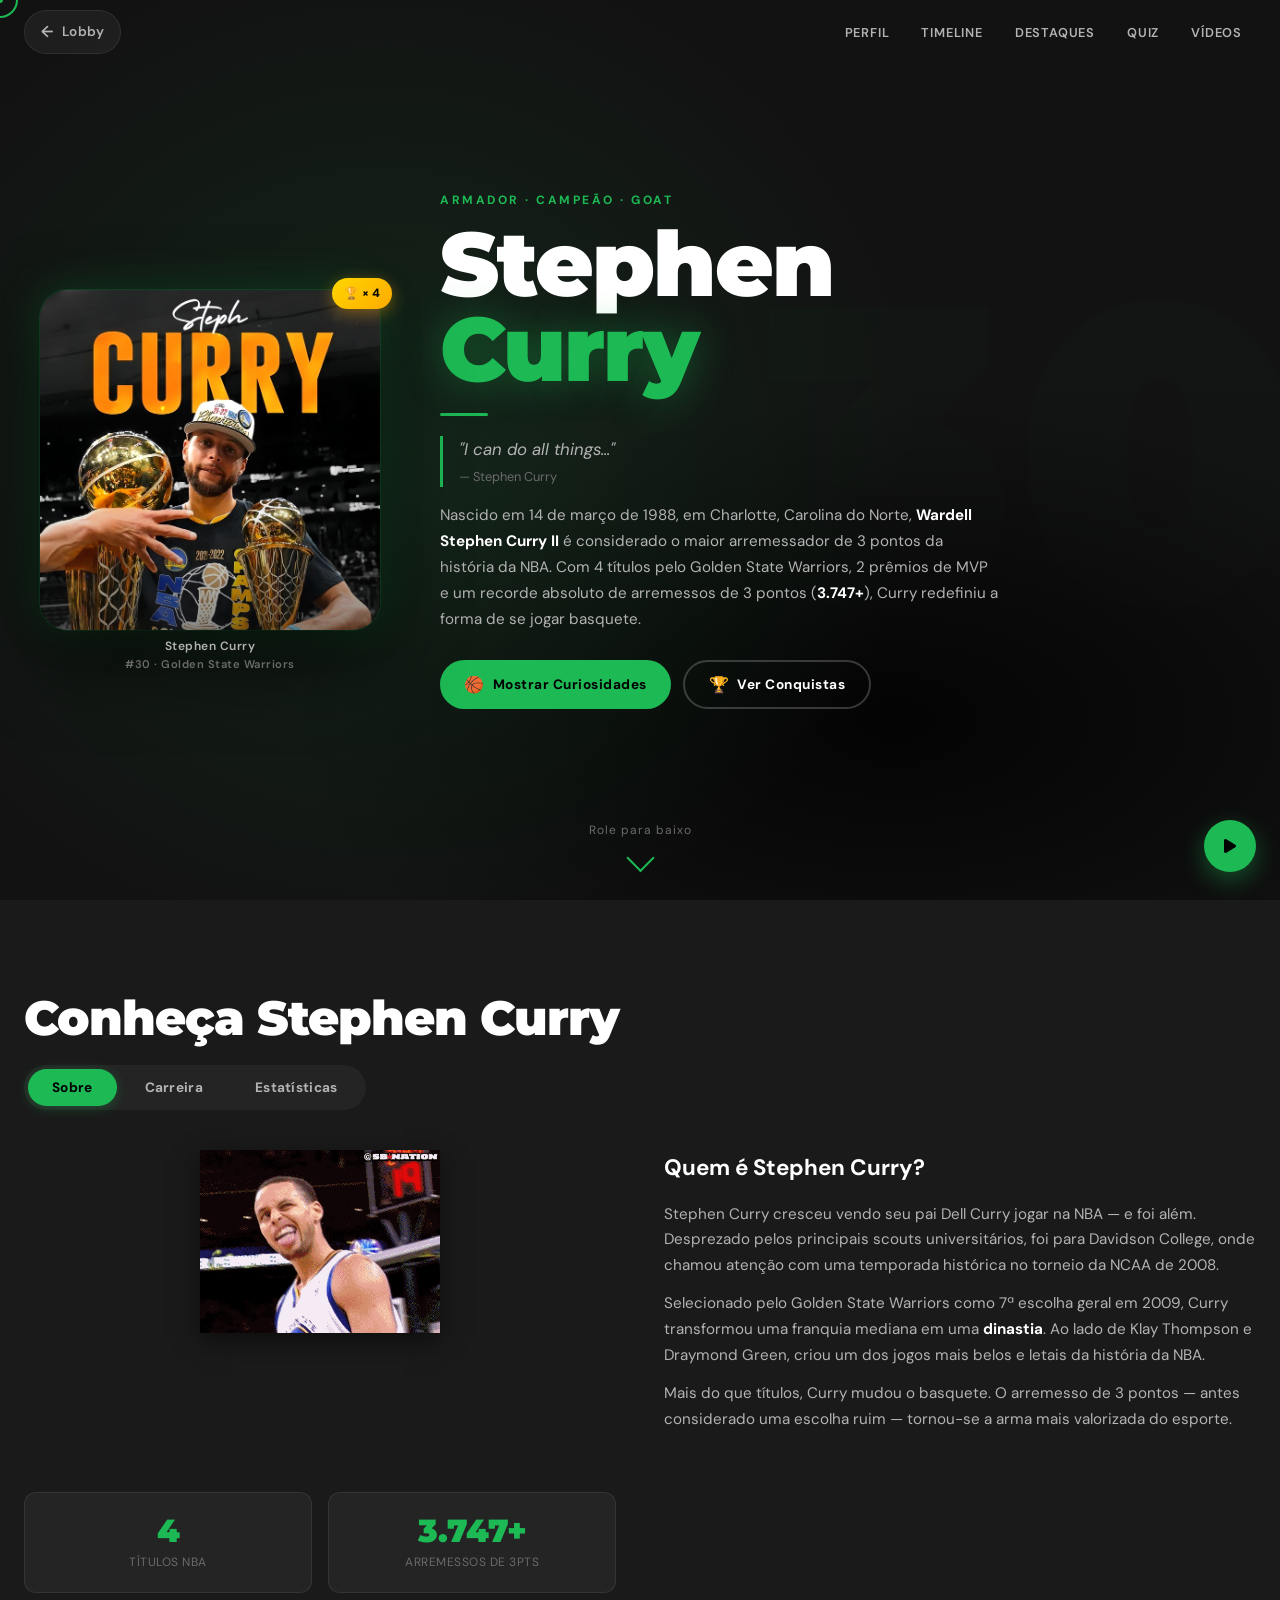
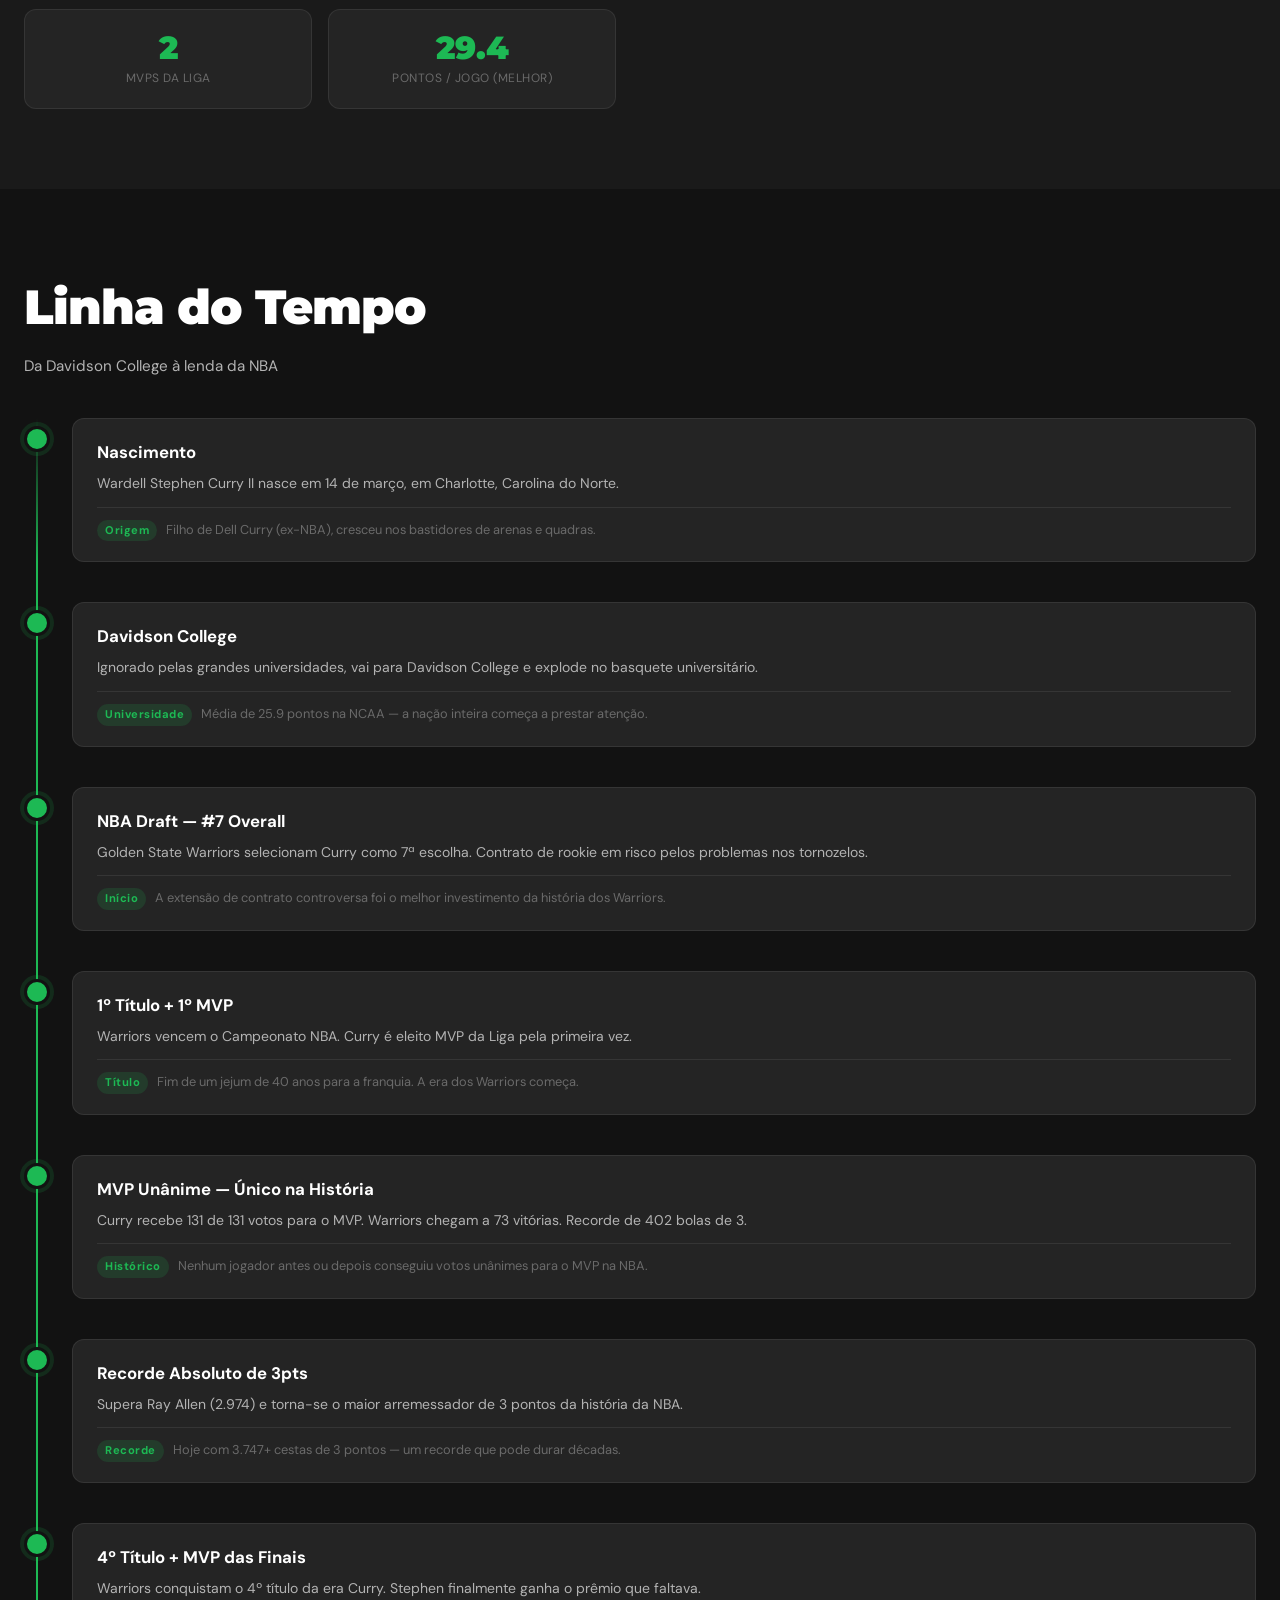
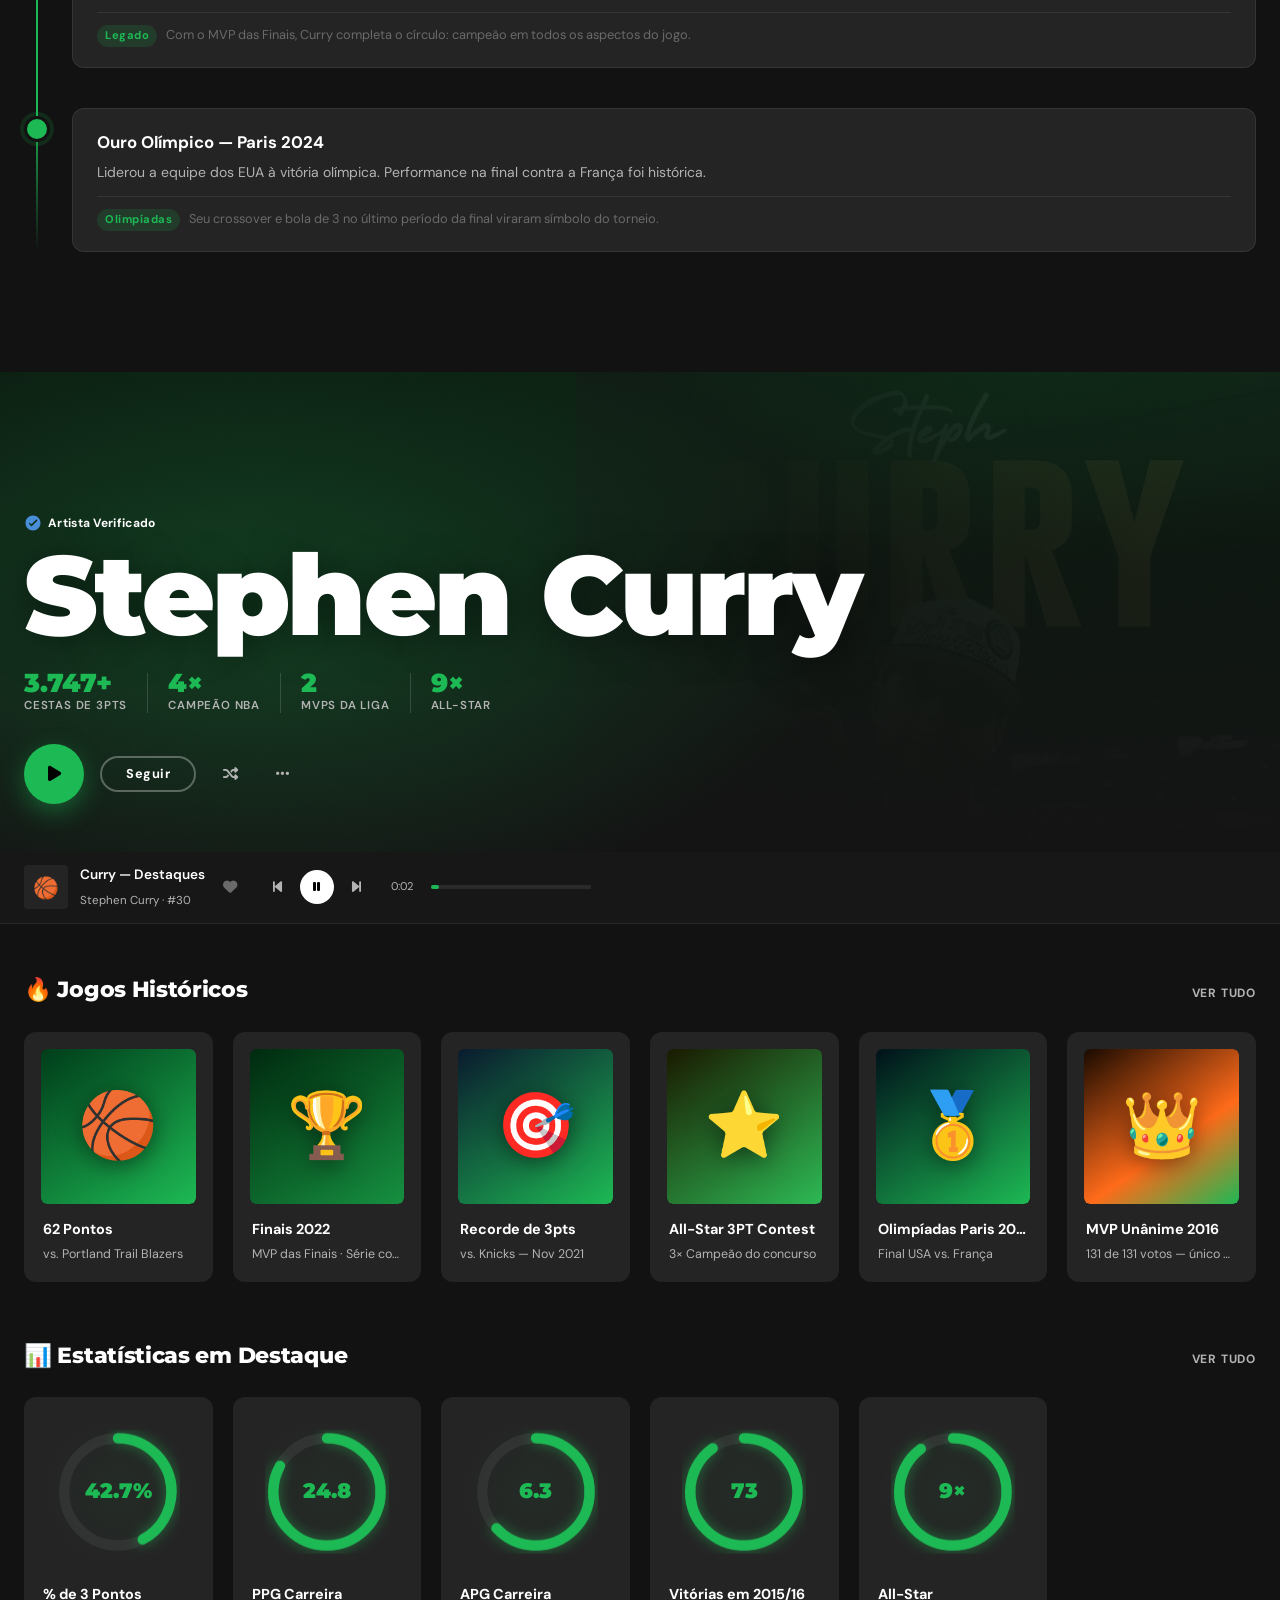
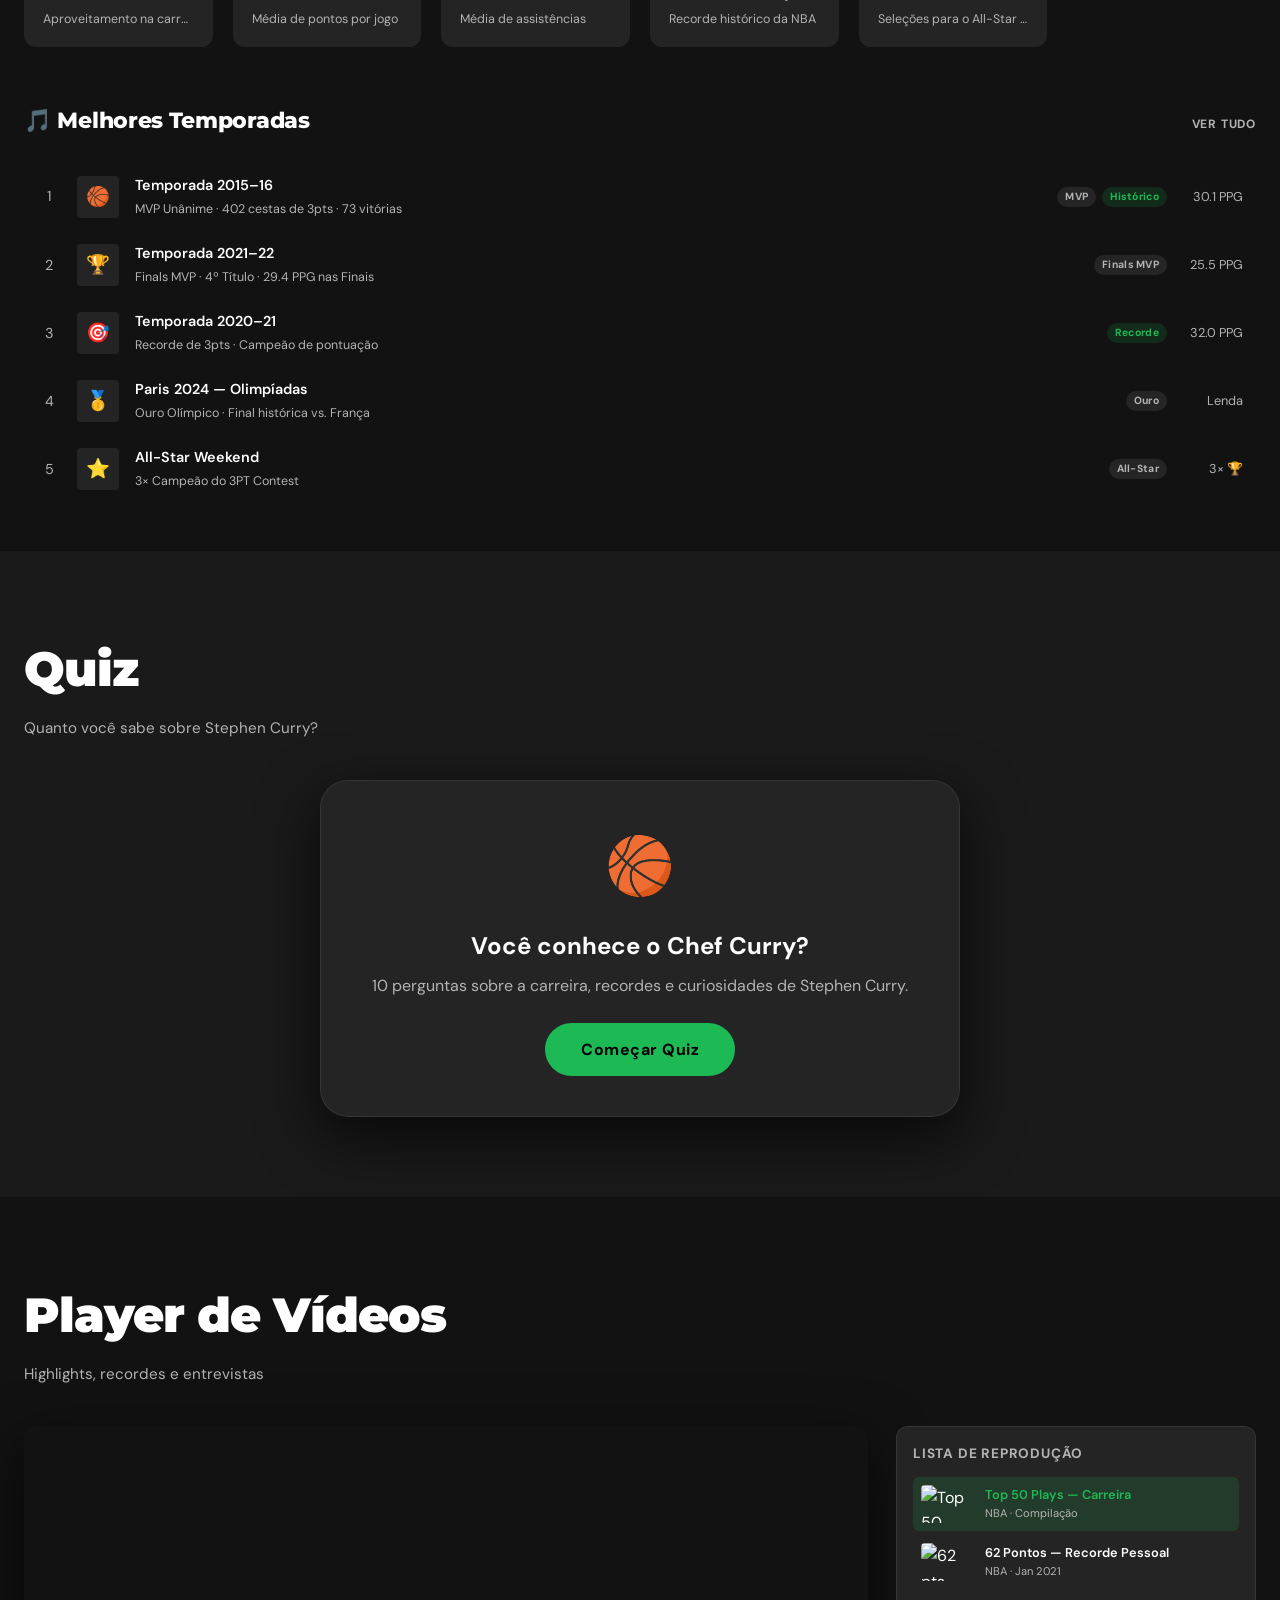
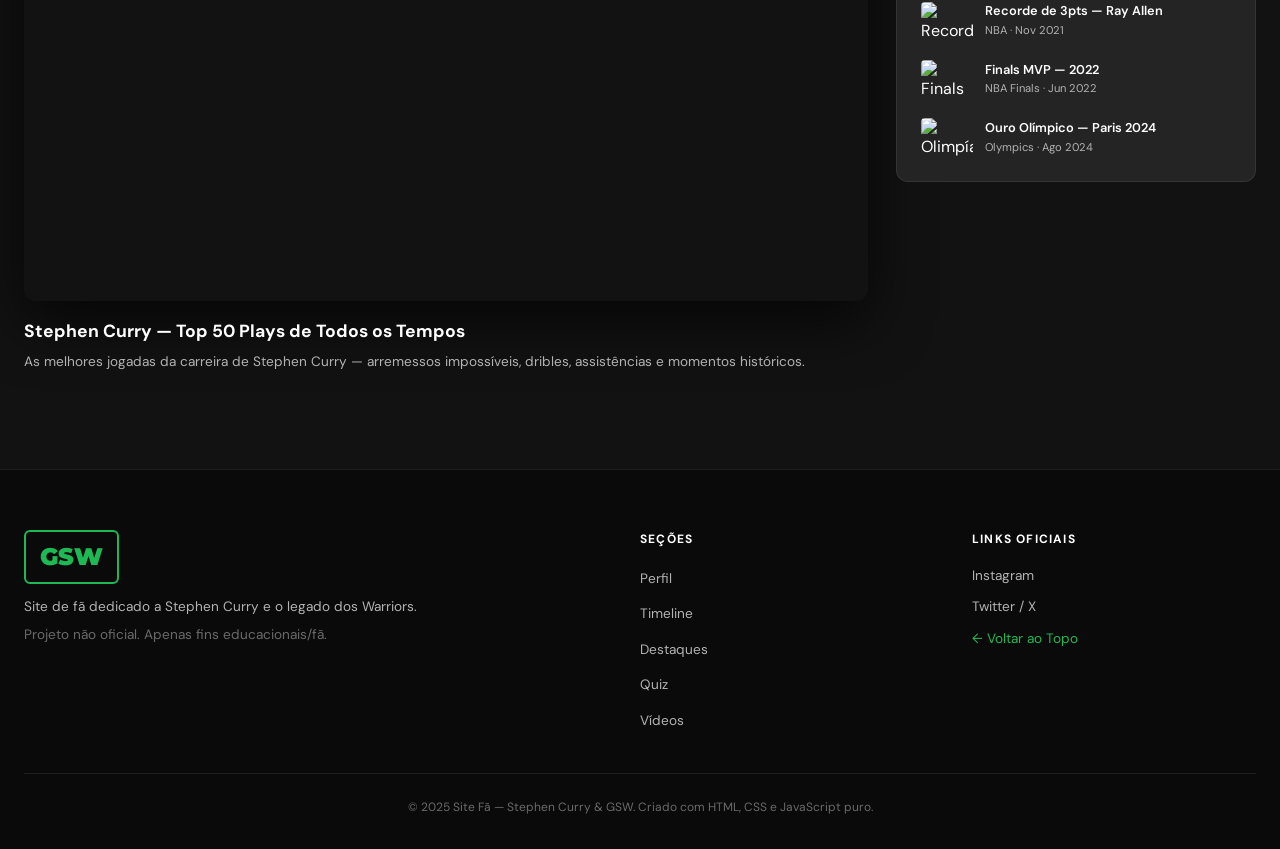
==== commit 9bbf43d2: "substituição de imagens do curry" ====
--- a/curry.html
+++ b/curry.html
@@ -48,8 +48,7 @@
       <div class="hero-image-wrap" data-tilt>
         <div class="hero-image-frame">
           <img
-            src="https://upload.wikimedia.org/wikipedia/commons/thumb/3/33/Stephen_Curry_2016_%28cropped%29.jpg/800px-Stephen_Curry_2016_%28cropped%29.jpg"
-            alt="Stephen Curry"
+            src="Images/Curry.jpg"
             class="hero-photo"
             id="heroPhoto"
           />
@@ -143,6 +142,9 @@
         <!-- ABA: Sobre -->
         <div class="tab-pane active" id="tab-sobre" role="tabpanel">
           <div class="tab-grid">
+            <div class="tab-gif">
+              <img src="Images/currygif.webp" alt="Stephen Curry animado" />
+            </div>
             <div class="tab-text">
               <h3>Quem é Stephen Curry?</h3>
               <p>Stephen Curry cresceu vendo seu pai Dell Curry jogar na NBA — e foi além. Desprezado pelos principais scouts universitários, foi para Davidson College, onde chamou atenção com uma temporada histórica no torneio da NCAA de 2008.</p>
@@ -313,11 +315,10 @@
           </button>
         </div>
       </div>
-
       <!-- Floating image -->
       <div class="sp-banner-img-wrap">
         <img
-          src="https://upload.wikimedia.org/wikipedia/commons/thumb/3/33/Stephen_Curry_2016_%28cropped%29.jpg/800px-Stephen_Curry_2016_%28cropped%29.jpg"
+          src="Images/Curry.jpg"
           alt="Stephen Curry"
           class="sp-banner-img"
         />
@@ -706,10 +707,10 @@
 
       <div class="player-layout">
         <div class="player-main">
-          <div class="player-wrapper">
+          <div class="player-wrapper" id="playerWrapper">
             <iframe
               id="mainVideoFrame"
-              src="https://www.youtube.com/embed/pjNMd4fTOmM?enablejsapi=1"
+              src="https://youtu.be/ctrBw-SC8xI?si=ebP0dOLjYaslGkLY"
               title="Stephen Curry — Highlights"
               frameborder="0"
               allow="accelerometer; autoplay; clipboard-write; encrypted-media; gyroscope; picture-in-picture"
--- a/styleC.css
+++ b/styleC.css
@@ -454,6 +454,22 @@
   grid-template-columns: 1fr 1fr;
   gap: 48px; align-items: start;
 }
+ .tab-gif {
+    max-width: 240px;
+    margin: 0 auto;
+  }
+  .tab-gif {
+  display: flex;
+  align-items: flex-start;
+  justify-content: center;
+}
+
+.tab-gif img {
+  width: 100%;
+  border-radius: var(--radius-md);
+  box-shadow: var(--shadow-md);
+}
+
 .tab-text h3 { font-size: 1.4rem; font-weight: 700; margin-bottom: 16px; }
 .tab-text p  { font-size: 0.95rem; color: var(--sp-text-secondary); margin-bottom: 12px; line-height: 1.7; }
 .tab-text strong { color: var(--sp-text-primary); }
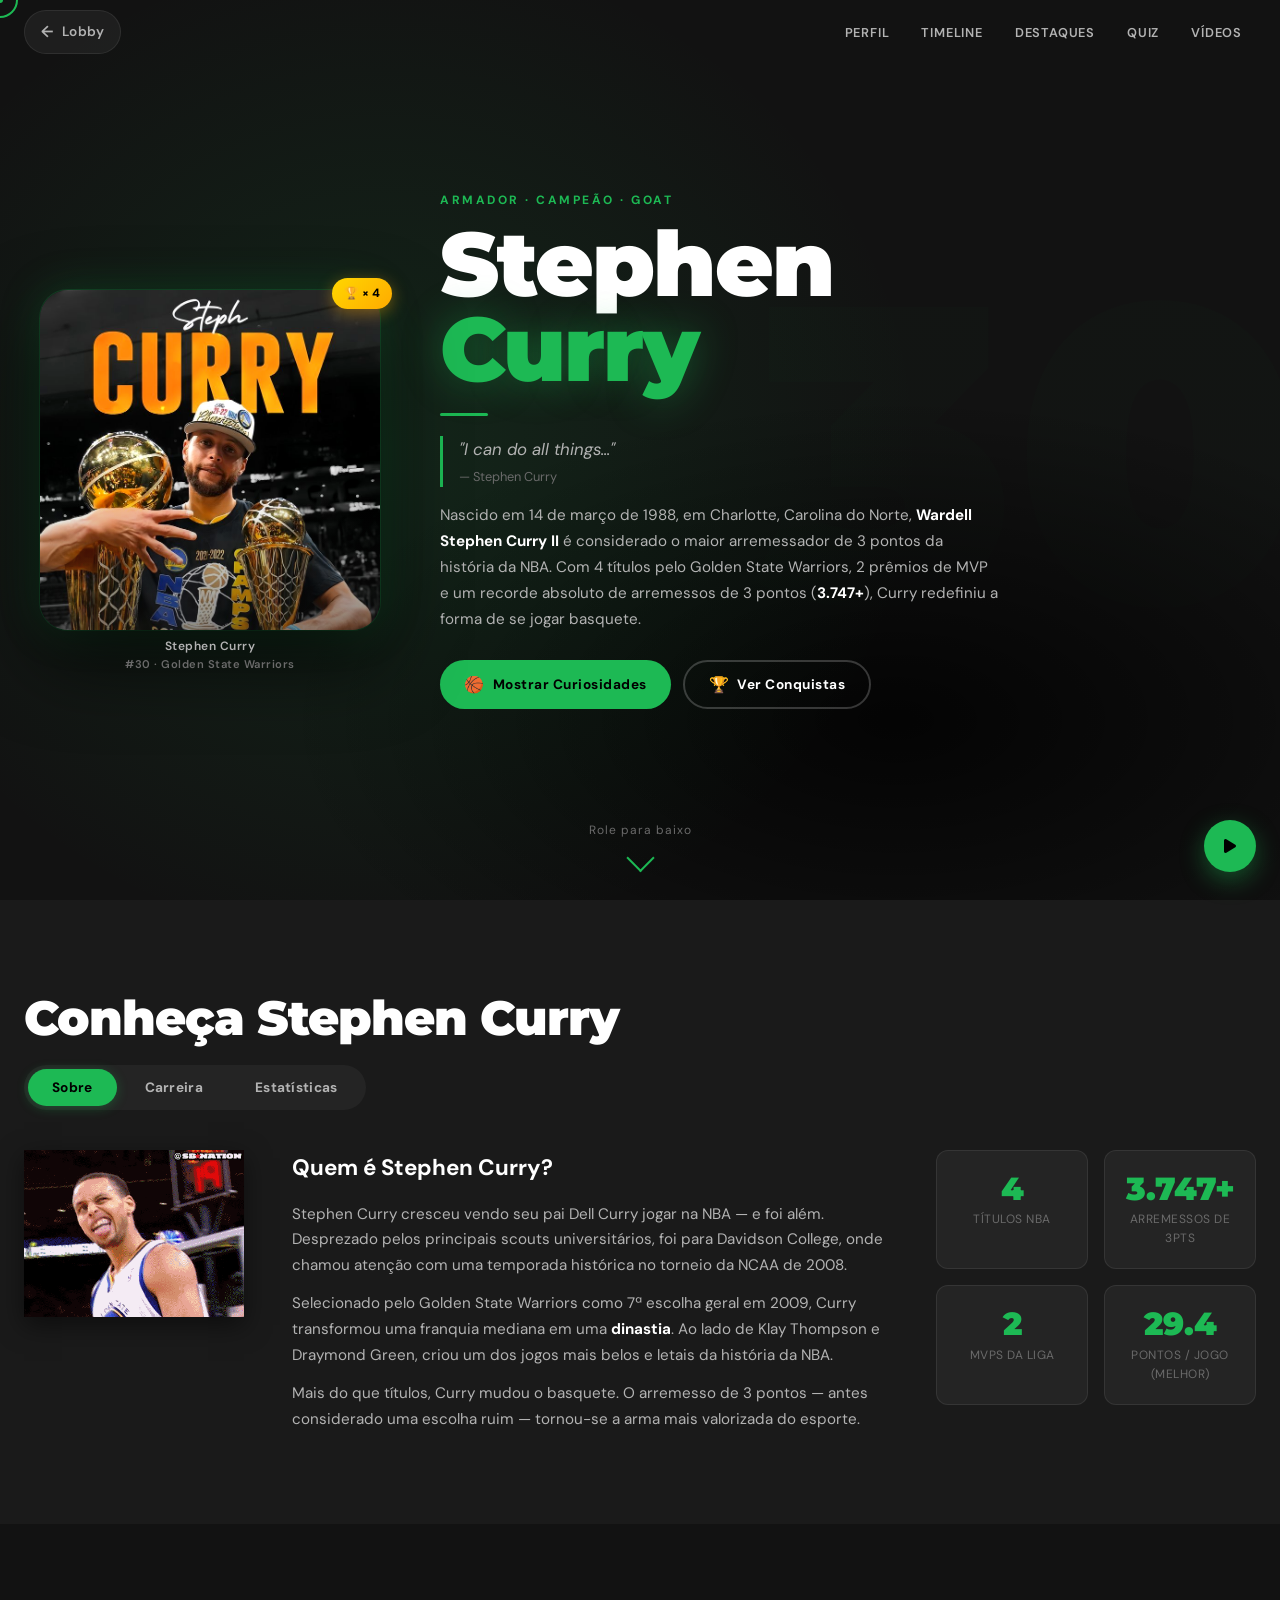
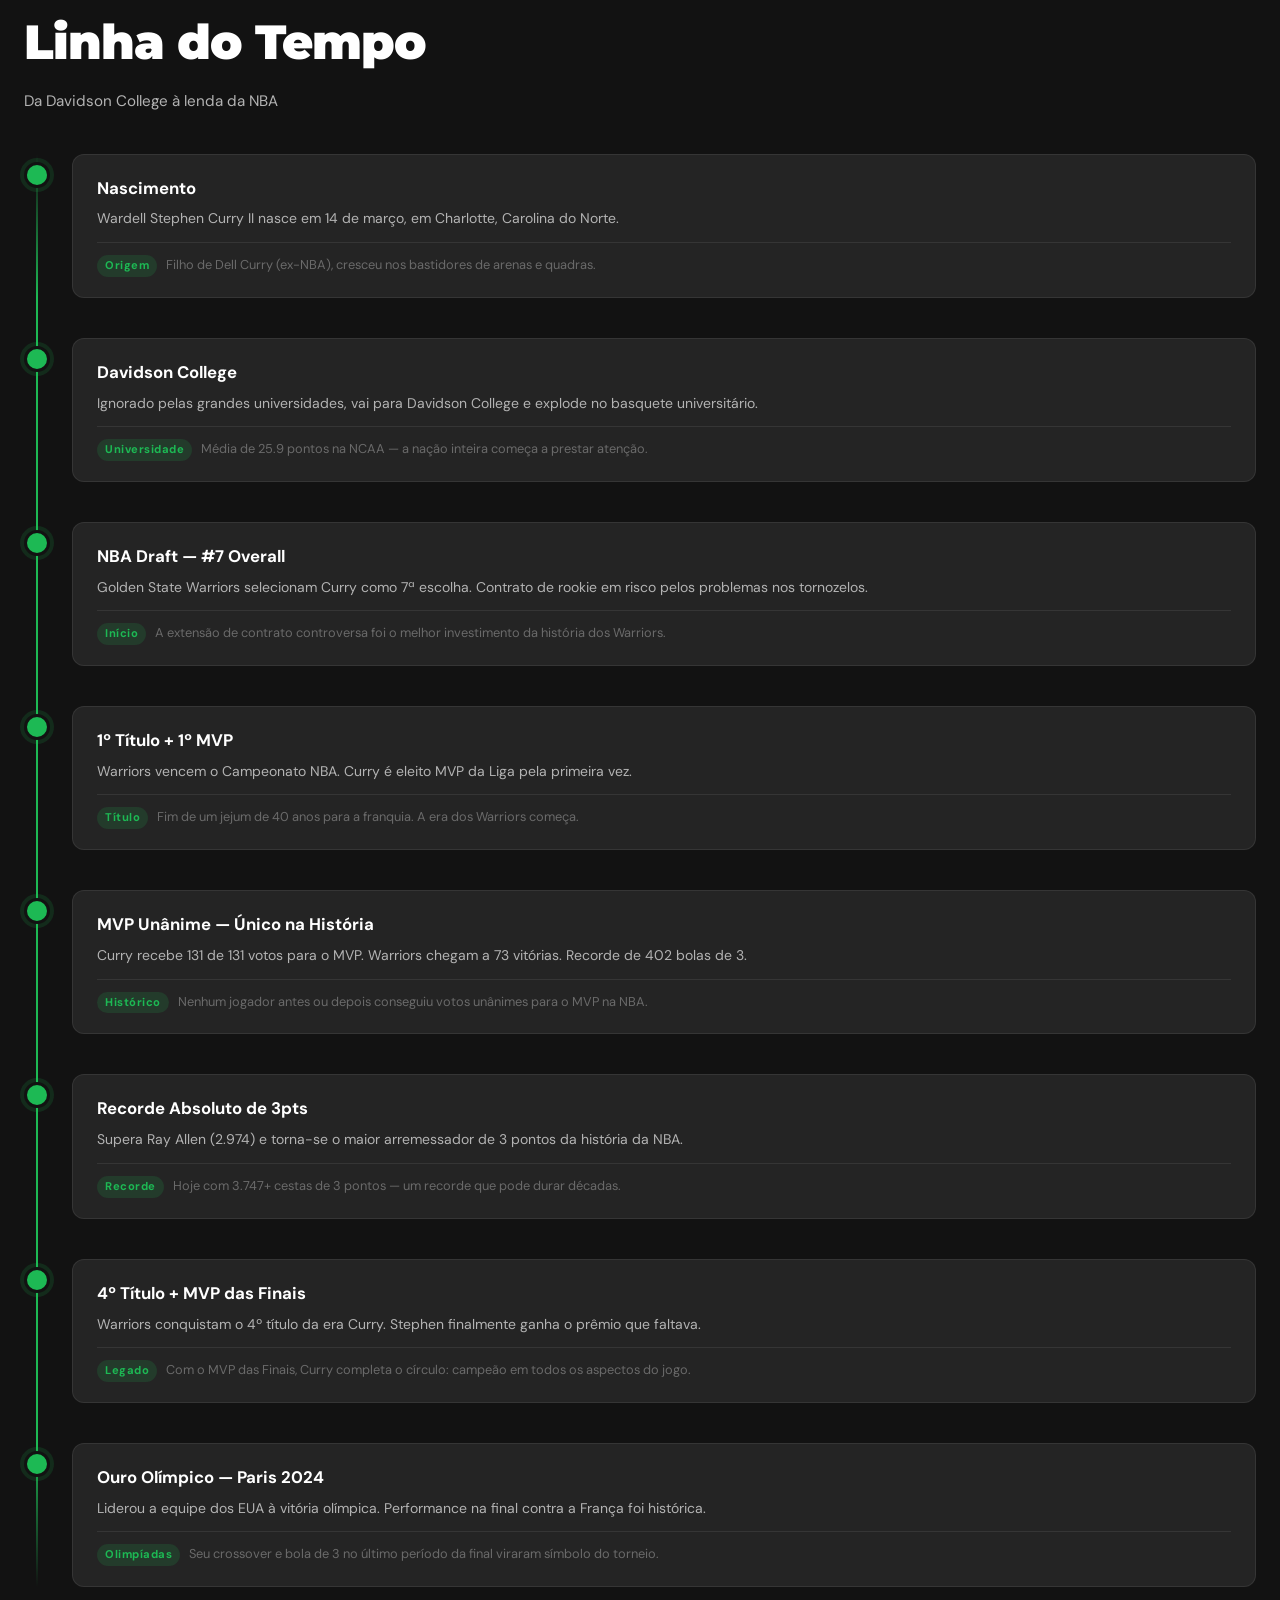
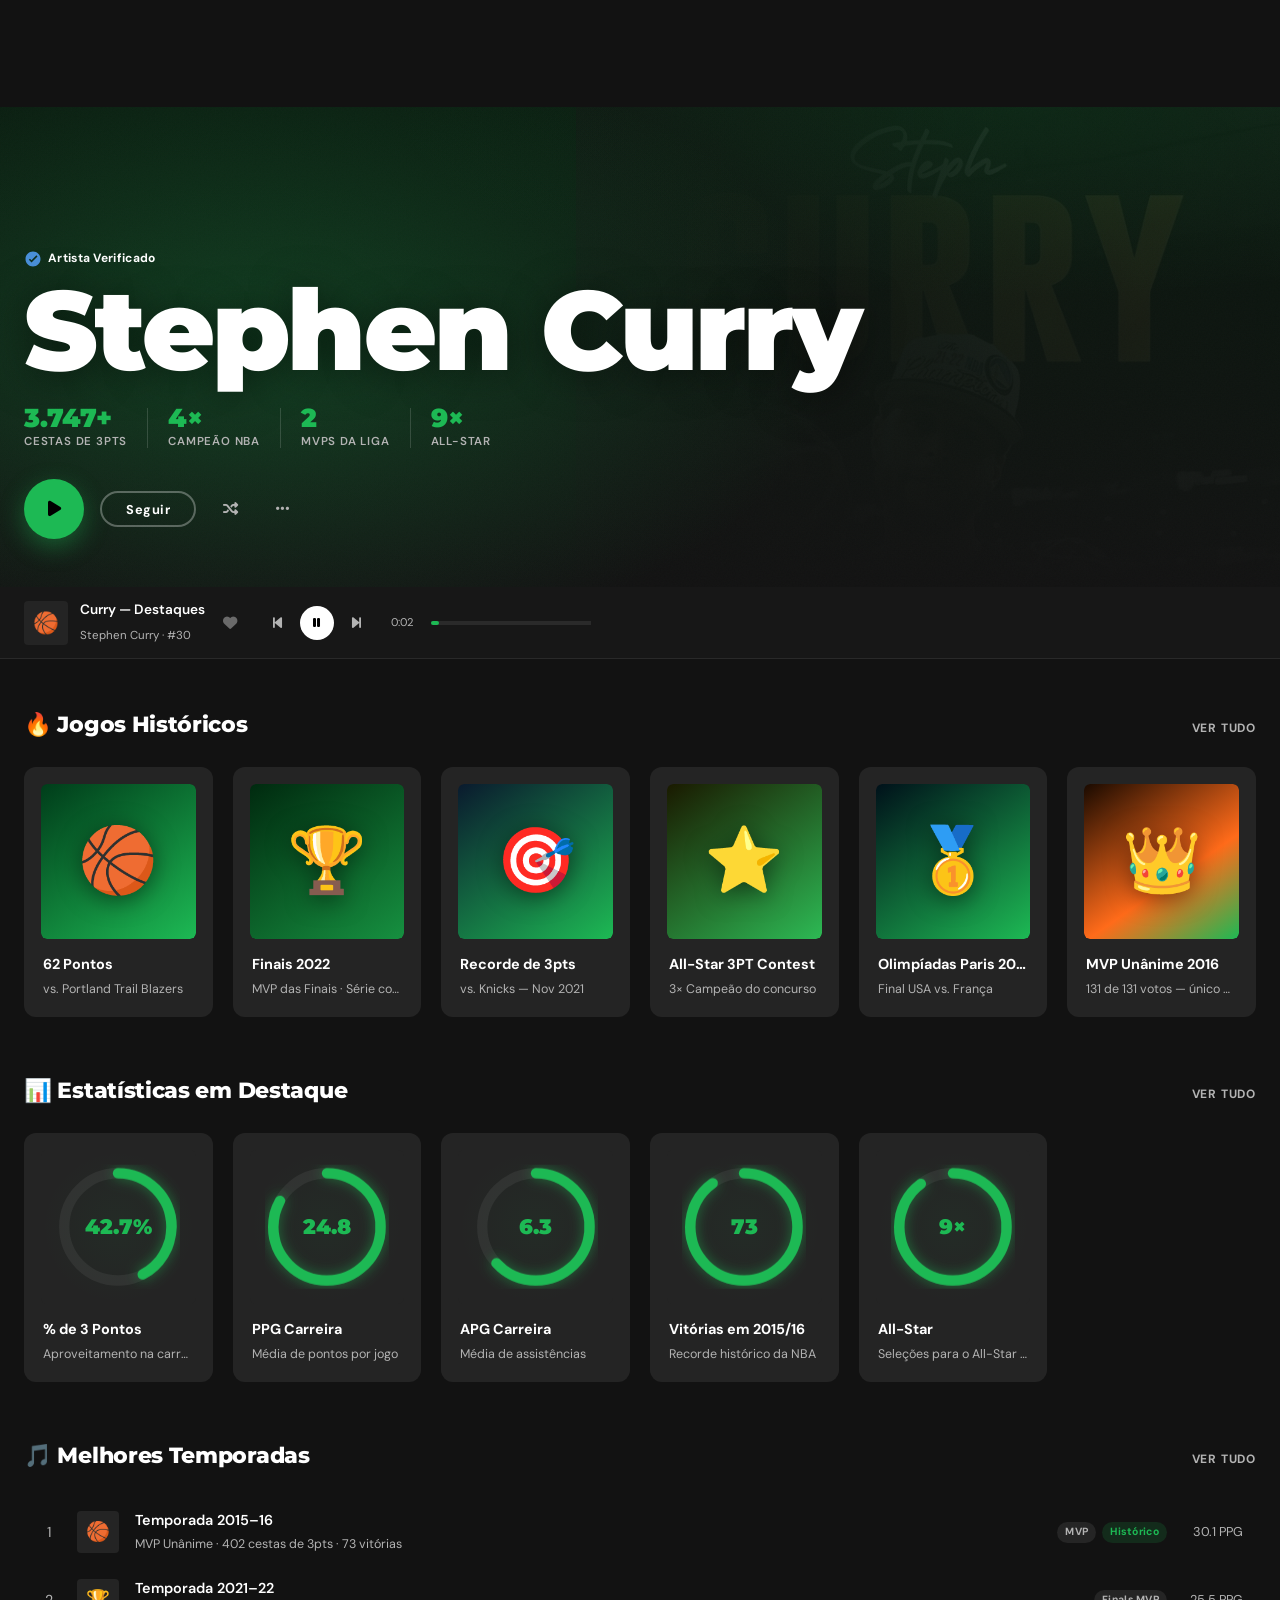
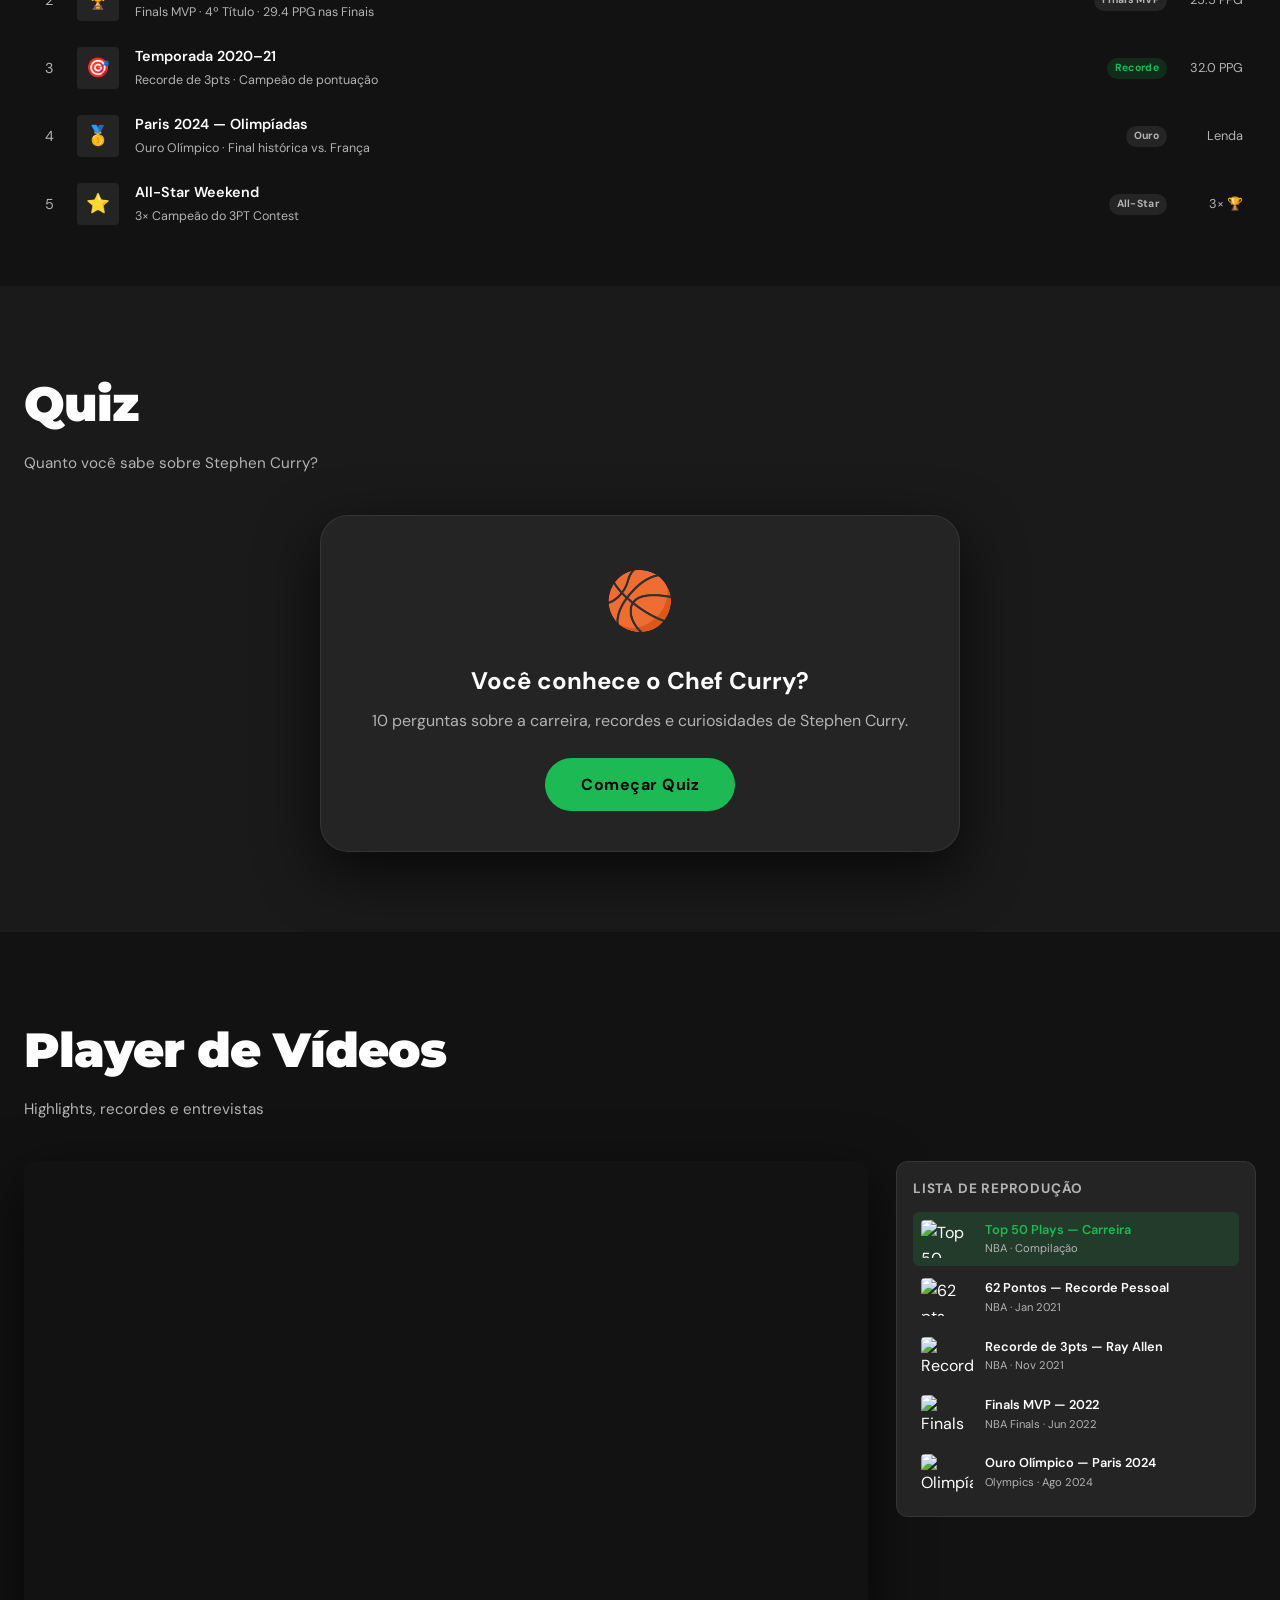
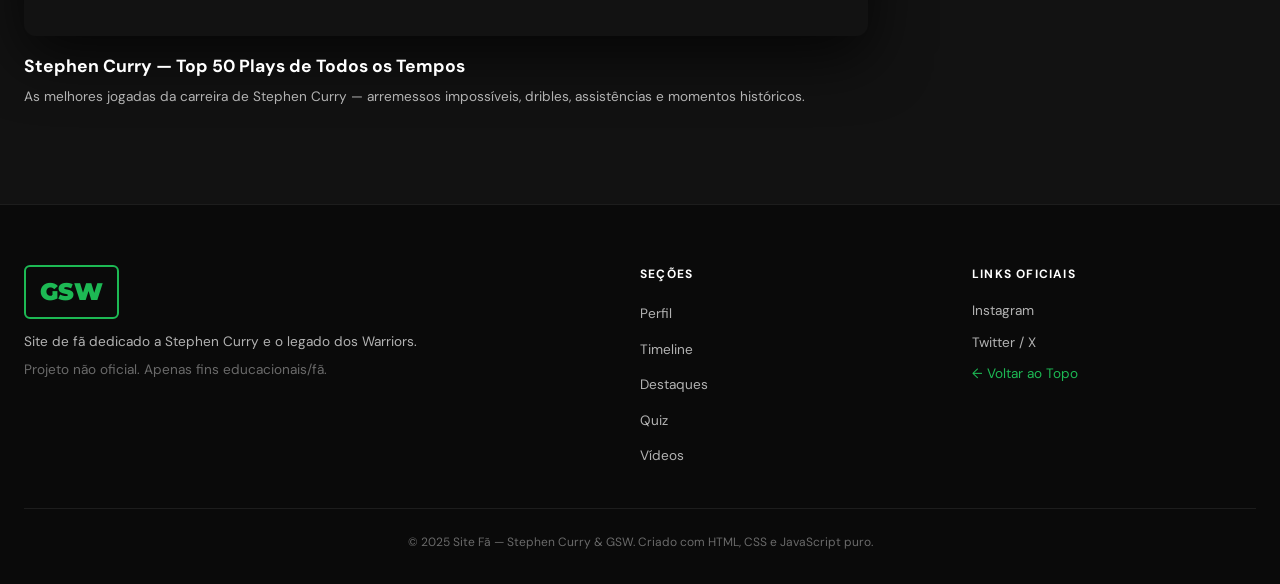
==== commit 5dd0f458: "add botão de musica" ====
--- a/curry.html
+++ b/curry.html
@@ -815,6 +815,9 @@
     <i id="musicIcon" class="fas fa-play"></i>
   </button>
 
+<!-- Áudio de fundo -->
+  <audio id="bgMusic" src="Audio/all things.mp3" preload="auto" loop></audio>
+
   <script src="curry.js"></script>
 </body>
 </html>
--- a/styleC.css
+++ b/styleC.css
@@ -451,8 +451,9 @@
 }
 .tab-grid {
   display: grid;
-  grid-template-columns: 1fr 1fr;
-  gap: 48px; align-items: start;
+  grid-template-columns: 220px 1fr 320px;
+  gap: 48px;
+  align-items: start;
 }
  .tab-gif {
     max-width: 240px;
